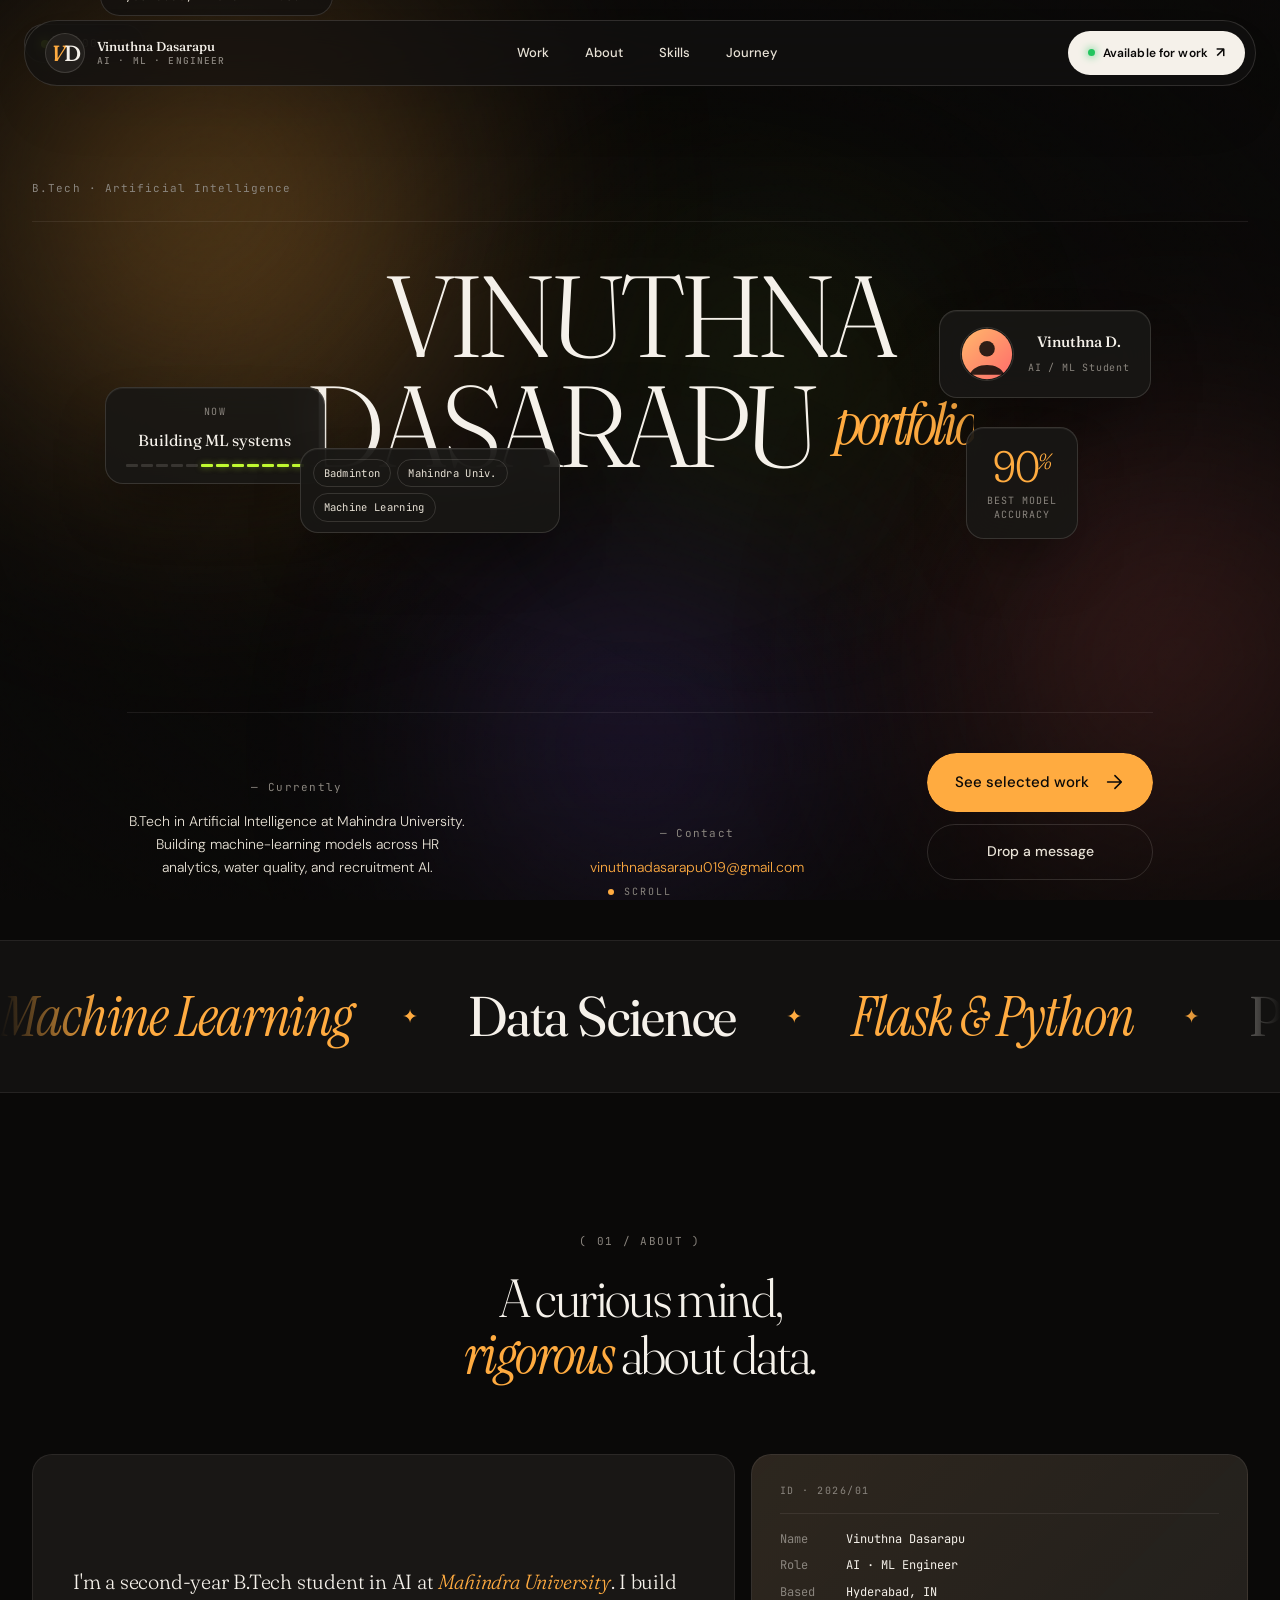
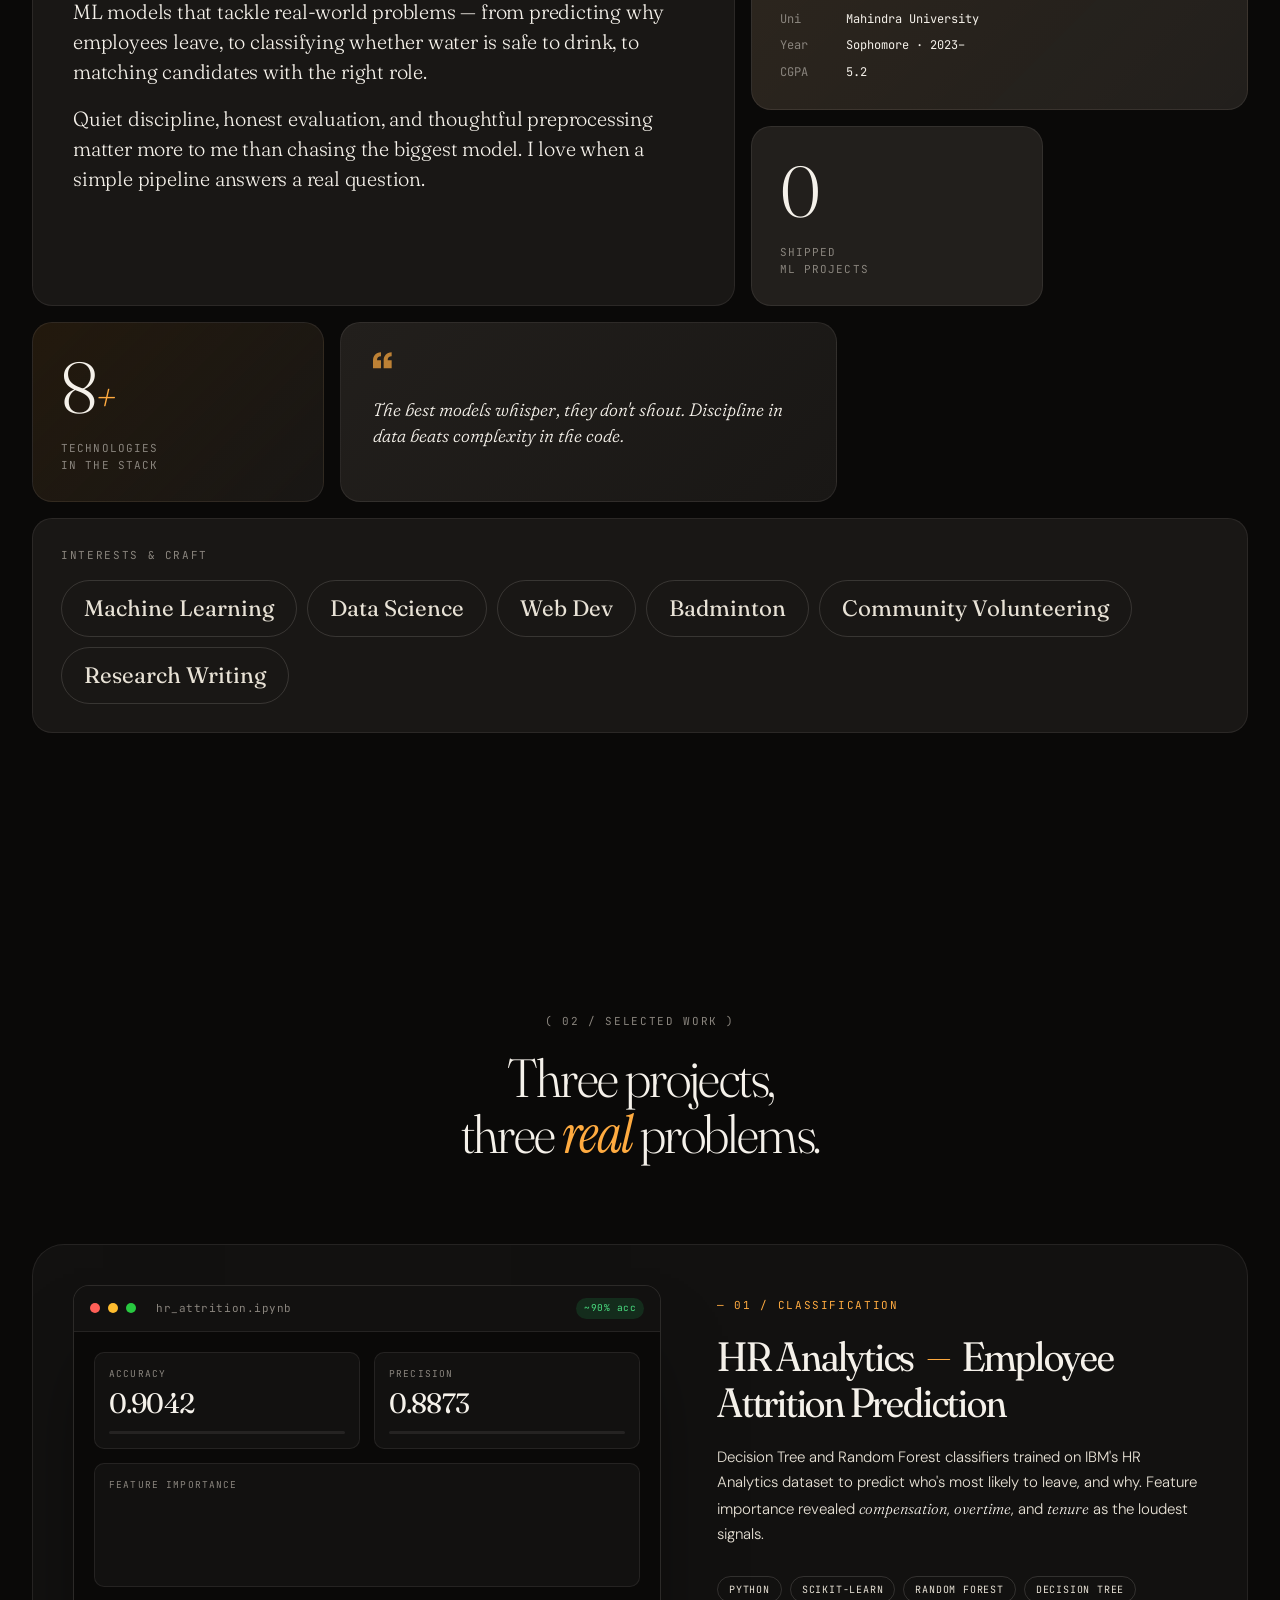
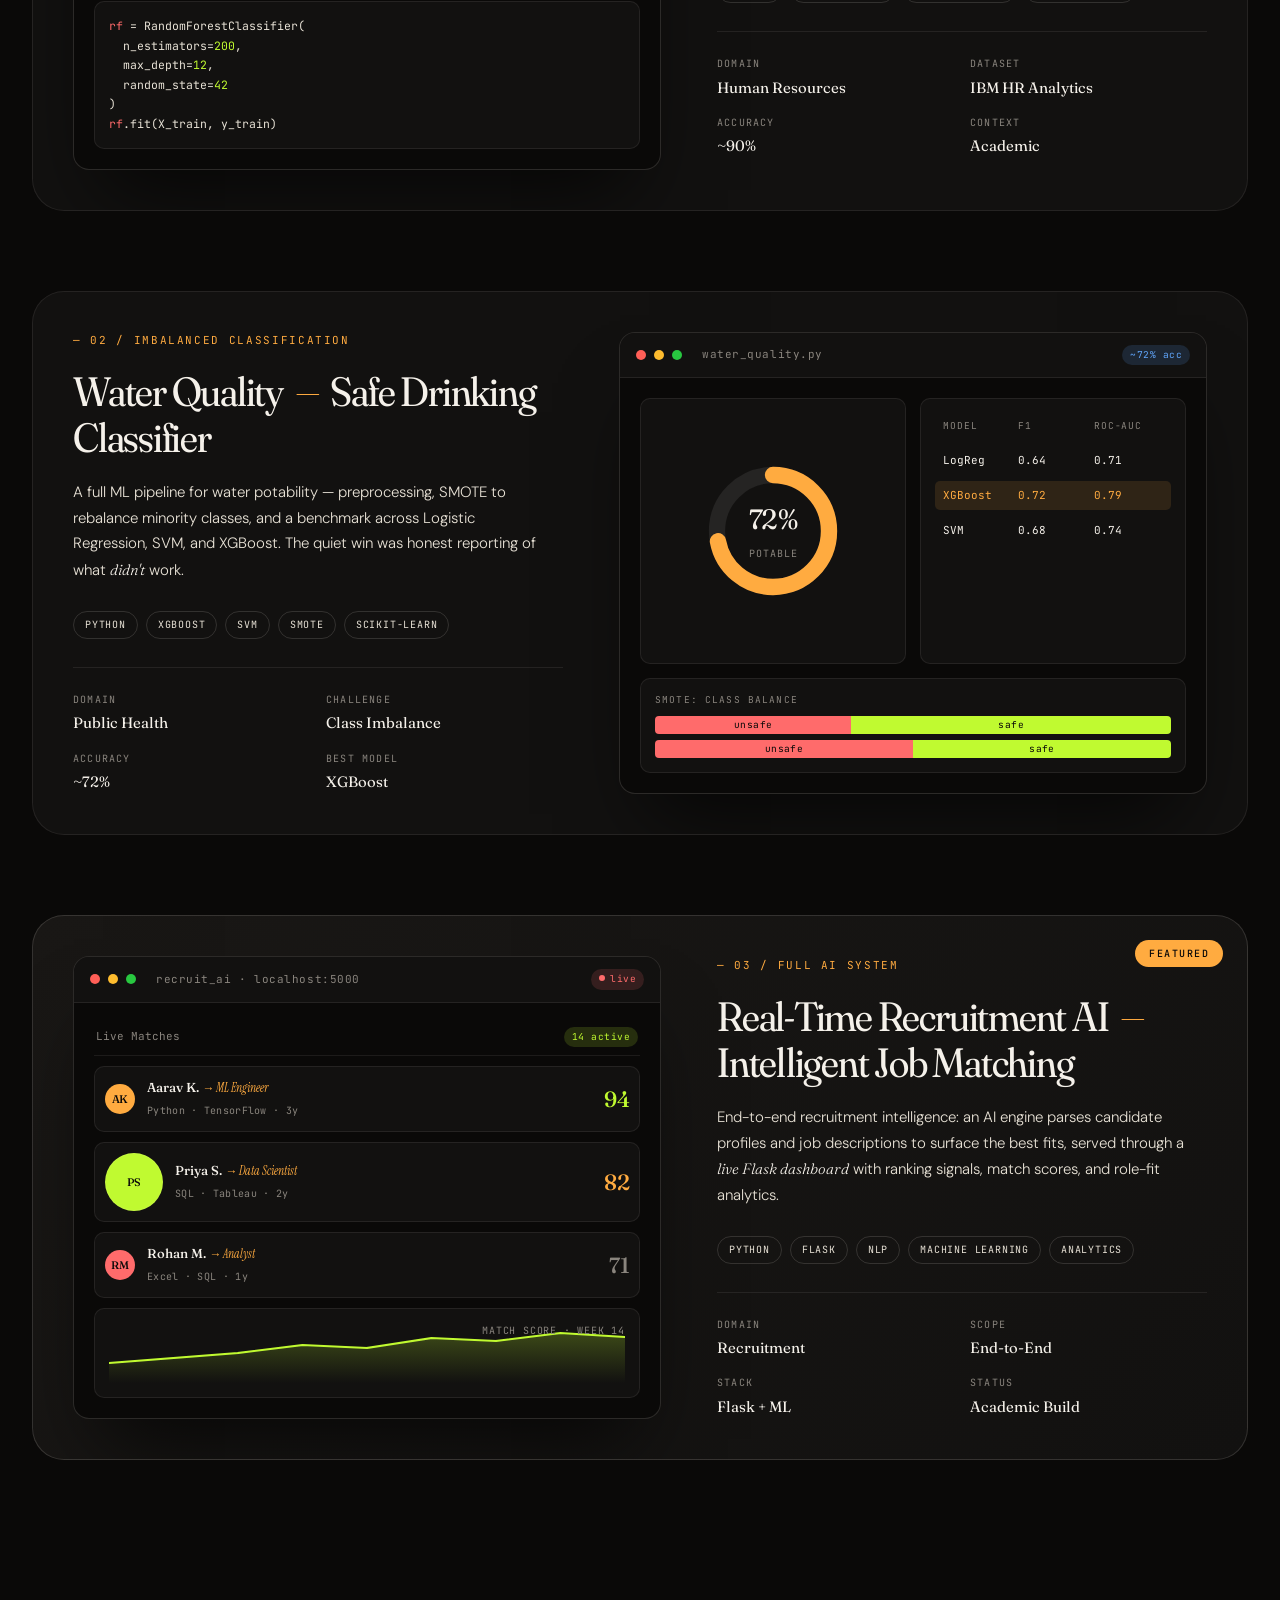
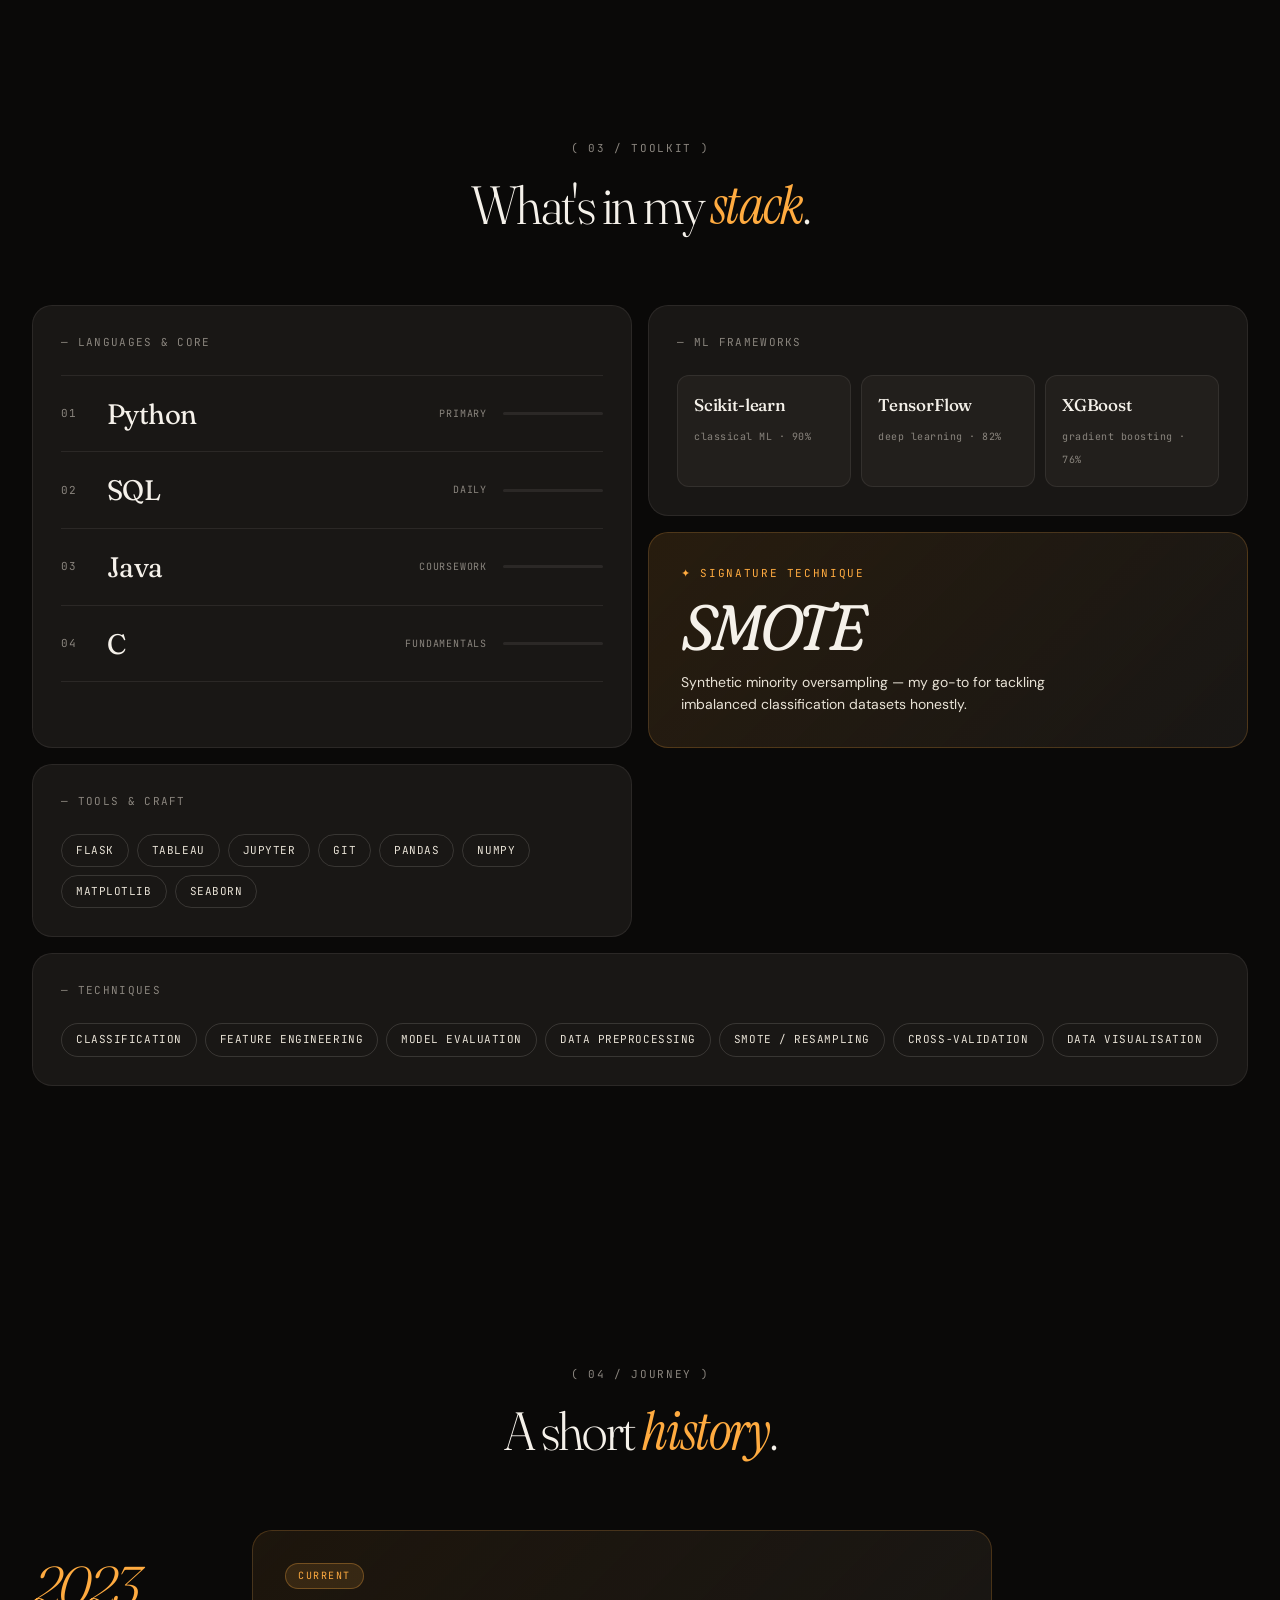
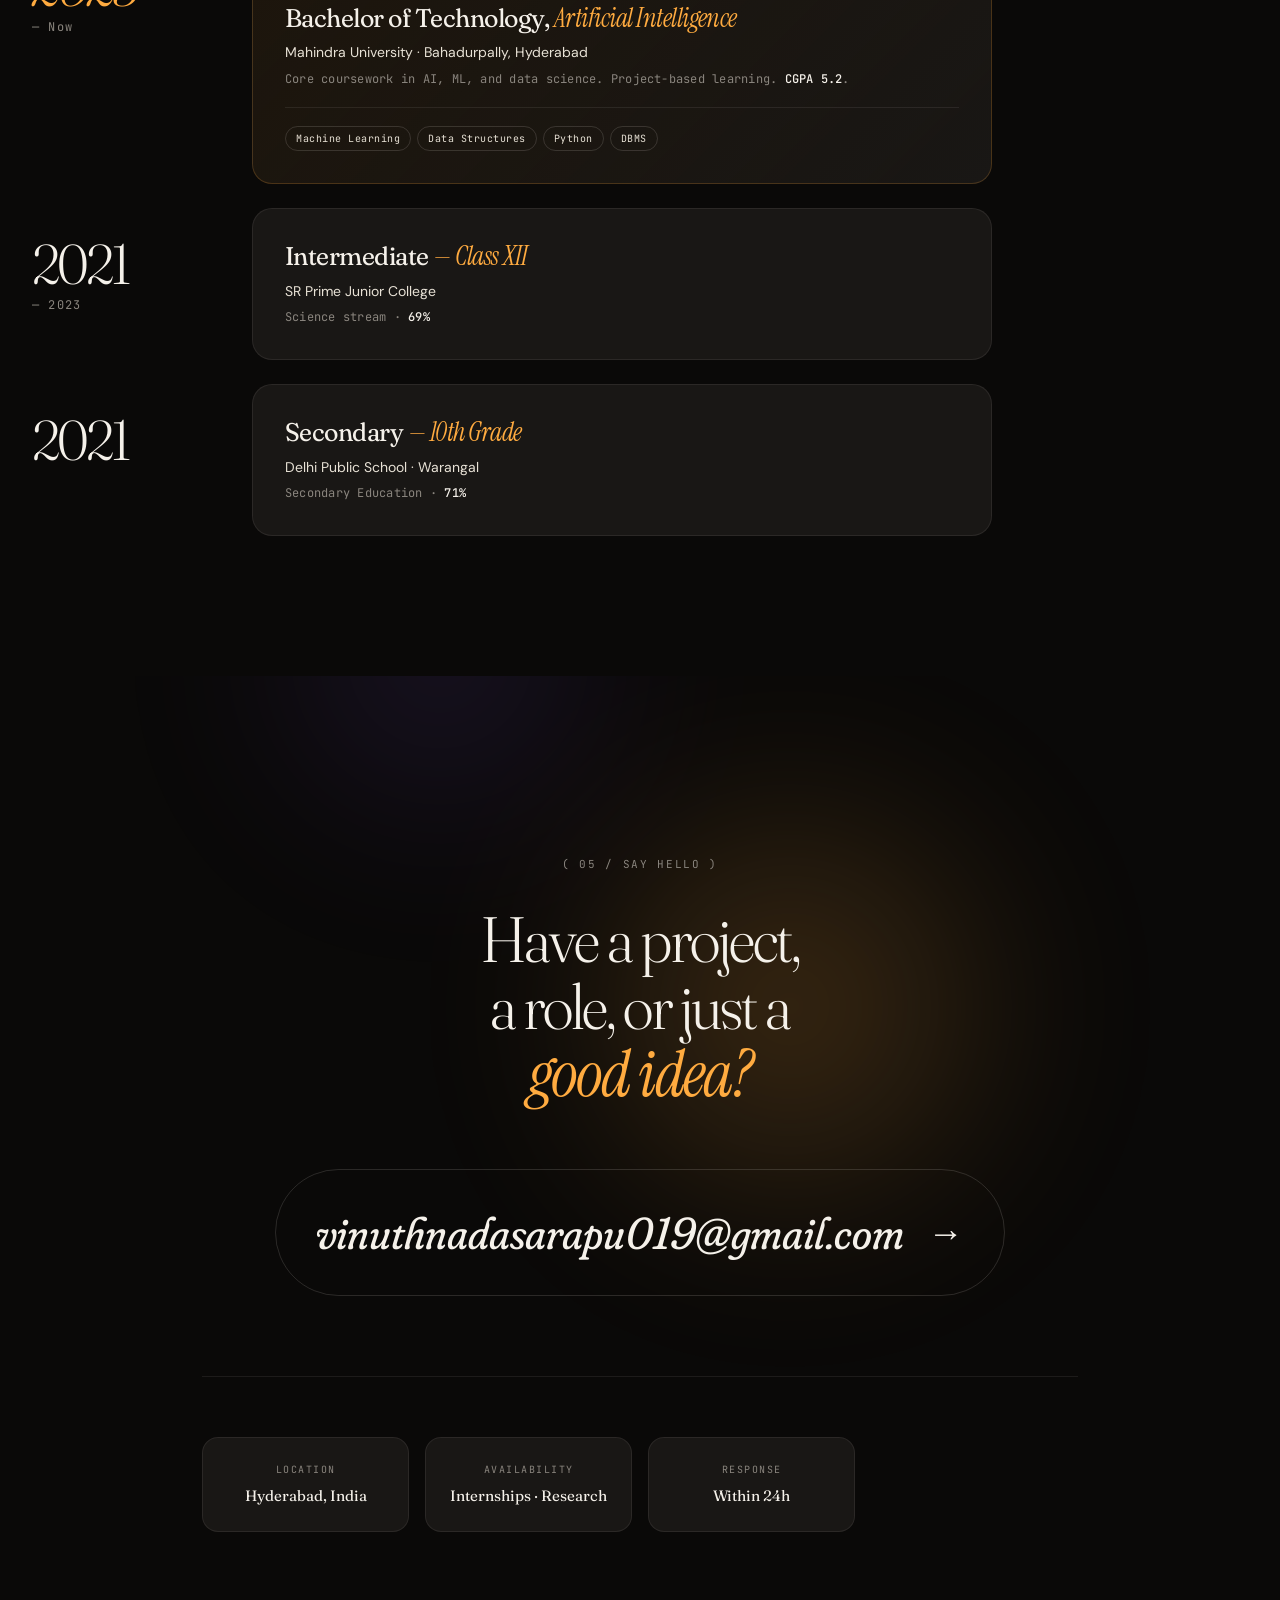
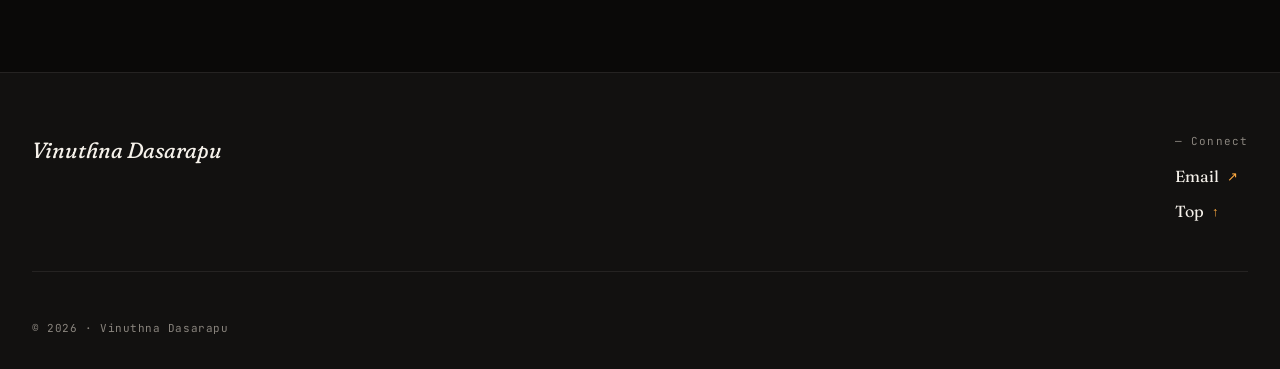
==== index.html @ a68353f3 "Initial commit: Dark Atelier portfolio with HTML, CSS, and JavaScript" ====
<!DOCTYPE html>
<html lang="en">
<head>
  <meta charset="UTF-8" />
  <meta name="viewport" content="width=device-width, initial-scale=1.0" />
  <title>Vinuthna Dasarapu — AI Engineer · Hyderabad</title>
  <link rel="preconnect" href="https://fonts.googleapis.com" />
  <link rel="preconnect" href="https://fonts.gstatic.com" crossorigin />
  <link href="https://fonts.googleapis.com/css2?family=Fraunces:ital,opsz,wght@0,9..144,300;0,9..144,400;0,9..144,500;0,9..144,600;0,9..144,700;0,9..144,900;1,9..144,300;1,9..144,400;1,9..144,500&family=Instrument+Serif:ital@0;1&family=DM+Sans:opsz,wght@9..40,300;9..40,400;9..40,500;9..40,600;9..40,700&family=JetBrains+Mono:wght@300;400;500&display=swap" rel="stylesheet" />
  <link rel="stylesheet" href="styles.css" />
</head>
<body>

  <!-- ═════════ LOADER ═════════ -->
  <div class="loader" id="loader">
    <div class="loader-grid"></div>
    <div class="loader-content">
      <span class="loader-name"><em>V</em>inuthna</span>
      <span class="loader-count"><span id="loadNum">0</span><small>%</small></span>
    </div>
  </div>

  <!-- ═════════ CURSOR ═════════ -->
  <div class="cursor" id="cursor">
    <span class="cur-inner"></span>
    <span class="cur-label" id="curLabel"></span>
  </div>

  <!-- ═════════ AURORA BG ═════════ -->
  <div class="aurora">
    <div class="orb orb-1"></div>
    <div class="orb orb-2"></div>
    <div class="orb orb-3"></div>
    <div class="orb orb-4"></div>
  </div>
  <div class="noise"></div>
  <div class="vignette"></div>

  <!-- ═════════ FLOATING CHIPS ═════════ -->
  <div class="float-chip chip-time" id="chipTime">
    <span class="cd"></span>
    <span id="liveTime">00:00</span>
    <em>IST</em>
  </div>
  <div class="float-chip chip-loc">Hyderabad, India · 17.38°N</div>

  <!-- ═════════ NAV ═════════ -->
  <header id="nav">
    <div class="nav-inner">
      <a href="#top" class="brand">
        <span class="brand-glyph"><em>V</em>D</span>
        <span class="brand-txt">Vinuthna Dasarapu<small>AI · ML · Engineer</small></span>
      </a>
      <nav class="nav-pills">
        <a href="#work"><span>Work</span></a>
        <a href="#about"><span>About</span></a>
        <a href="#skills"><span>Skills</span></a>
        <a href="#journey"><span>Journey</span></a>
      </nav>
      <a href="mailto:vinuthnadasarapu019@gmail.com" class="nav-cta">
        <span class="ncta-dot"></span>
        <span>Available for work</span>
        <span class="ncta-arrow">↗</span>
      </a>
    </div>
  </header>

  <!-- ═════════ HERO ═════════ -->
  <section id="top" class="hero">
    <div class="hero-top-line">
      <span>B.Tech · Artificial Intelligence</span>
    </div>

    <div class="hero-stage">
      <h1 class="hero-title">
        <span class="ht-line"><span class="ht-word" data-word="VINUTHNA">VINUTHNA</span></span>
        <span class="ht-line ht-line-2">
          <span class="ht-word" data-word="DASARAPU">DASARAPU</span>
          <em class="ht-italic">portfolio</em>
        </span>
      </h1>

      <!-- Floating cards over the title -->
      <div class="f-card fc-avatar">
        <div class="fc-avatar-art">
          <svg viewBox="0 0 120 120" aria-hidden="true">
            <defs>
              <linearGradient id="avGrad" x1="0" y1="0" x2="1" y2="1">
                <stop offset="0" stop-color="#ffb86b"/>
                <stop offset="1" stop-color="#ff6b6b"/>
              </linearGradient>
            </defs>
            <circle cx="60" cy="60" r="58" fill="url(#avGrad)"/>
            <circle cx="60" cy="48" r="18" fill="rgba(10,9,8,0.85)"/>
            <path d="M20 108 C 30 78, 90 78, 100 108 Z" fill="rgba(10,9,8,0.85)"/>
          </svg>
        </div>
        <div class="fc-avatar-meta">
          <strong>Vinuthna D.</strong>
          <span>AI / ML Student</span>
        </div>
      </div>

      <div class="f-card fc-status">
        <span class="fc-s-label">Now</span>
        <span class="fc-s-main">Building ML systems</span>
        <div class="fc-s-meter">
          <span></span><span></span><span></span><span></span><span></span>
          <span class="on"></span><span class="on"></span><span class="on"></span>
          <span class="on"></span><span class="on"></span>
          <span class="on"></span><span class="on"></span>
        </div>
      </div>

      <div class="f-card fc-metric">
        <span class="fc-m-big">90<em>%</em></span>
        <span class="fc-m-label">Best model<br/>accuracy</span>
      </div>

      <div class="f-card fc-tag">
        <span class="fc-t-tag">Badminton</span>
        <span class="fc-t-tag">Mahindra Univ.</span>
        <span class="fc-t-tag">Machine Learning</span>
      </div>
    </div>

    <div class="hero-foot">
      <div class="hf-col">
        <span class="hf-lbl">— Currently</span>
        <p>B.Tech in Artificial Intelligence at Mahindra University. Building machine-learning models across HR analytics, water quality, and recruitment AI.</p>
      </div>
      <div class="hf-col">
        <span class="hf-lbl">— Contact</span>
        <p>
          <a href="mailto:vinuthnadasarapu019@gmail.com">vinuthnadasarapu019@gmail.com</a>
        </p>
      </div>
      <div class="hf-col hf-cta">
        <a href="#work" class="big-btn">
          <span class="bb-bg"></span>
          <span class="bb-text">See selected work</span>
          <span class="bb-arrow">
            <svg viewBox="0 0 24 24" width="22" height="22"><path d="M5 12h14M13 5l7 7-7 7" stroke="currentColor" stroke-width="1.7" stroke-linecap="round" stroke-linejoin="round" fill="none"/></svg>
          </span>
        </a>
        <a href="#contact" class="ghost-btn">Drop a message</a>
      </div>
    </div>

    <div class="scroll-ind">
      <span class="si-dot"></span>
      <span>scroll</span>
    </div>
  </section>

  <!-- ═════════ MARQUEE ═════════ -->
  <div class="mar">
    <div class="mar-track">
      <span><em>Machine Learning</em></span><span class="mar-dot">✦</span>
      <span>Data Science</span><span class="mar-dot">✦</span>
      <span><em>Flask &amp; Python</em></span><span class="mar-dot">✦</span>
      <span>Predictive Models</span><span class="mar-dot">✦</span>
      <span><em>TensorFlow</em></span><span class="mar-dot">✦</span>
      <span>Scikit-learn</span><span class="mar-dot">✦</span>
      <span><em>XGBoost</em></span><span class="mar-dot">✦</span>
      <span>Tableau</span><span class="mar-dot">✦</span>
      <span><em>Machine Learning</em></span><span class="mar-dot">✦</span>
      <span>Data Science</span><span class="mar-dot">✦</span>
      <span><em>Flask &amp; Python</em></span><span class="mar-dot">✦</span>
      <span>Predictive Models</span><span class="mar-dot">✦</span>
      <span><em>TensorFlow</em></span><span class="mar-dot">✦</span>
      <span>Scikit-learn</span><span class="mar-dot">✦</span>
      <span><em>XGBoost</em></span><span class="mar-dot">✦</span>
      <span>Tableau</span><span class="mar-dot">✦</span>
    </div>
  </div>

  <!-- ═════════ ABOUT (BENTO) ═════════ -->
  <section id="about" class="about">
    <div class="sec-head">
      <span class="sec-num">( 01 / About )</span>
      <h2 class="sec-title">A curious mind,<br/><em>rigorous</em> about data.</h2>
    </div>

    <div class="bento">
      <div class="b b-lede">
        <p>I'm a second-year B.Tech student in AI at <em>Mahindra University</em>. I build ML models that tackle real-world problems — from predicting why employees leave, to classifying whether water is safe to drink, to matching candidates with the right role.</p>
        <p>Quiet discipline, honest evaluation, and thoughtful preprocessing matter more to me than chasing the biggest model. I love when a simple pipeline answers a real question.</p>
      </div>

      <div class="b b-id">
        <div class="b-id-head">ID · 2026/01</div>
        <div class="b-id-mono">
          <div><span>Name</span>Vinuthna Dasarapu</div>
          <div><span>Role</span>AI · ML Engineer</div>
          <div><span>Based</span>Hyderabad, IN</div>
          <div><span>Uni</span>Mahindra University</div>
          <div><span>Year</span>Sophomore · 2023–</div>
          <div><span>CGPA</span>5.2</div>
        </div>
      </div>

      <div class="b b-count">
        <span class="b-count-big" data-count="3">0</span>
        <span class="b-count-lbl">Shipped<br/>ML projects</span>
      </div>

      <div class="b b-count alt">
        <span class="b-count-big"><span data-count="8">0</span><em>+</em></span>
        <span class="b-count-lbl">Technologies<br/>in the stack</span>
      </div>

      <div class="b b-quote">
        <svg class="b-qmark" viewBox="0 0 24 24" width="32" height="32"><path d="M6 10c0-3 2-6 6-6v3c-2 0-3 1-3 3h3v6H6v-6zm8 0c0-3 2-6 6-6v3c-2 0-3 1-3 3h3v6h-6v-6z" fill="currentColor"/></svg>
        <p>The best models whisper, they don't shout. Discipline in data beats complexity in the code.</p>
      </div>

      <div class="b b-interests">
        <span class="b-i-lbl">Interests &amp; craft</span>
        <div class="b-i-list">
          <span>Machine Learning</span>
          <span>Data Science</span>
          <span>Web Dev</span>
          <span>Badminton</span>
          <span>Community Volunteering</span>
          <span>Research Writing</span>
        </div>
      </div>
    </div>
  </section>

  <!-- ═════════ WORK ═════════ -->
  <section id="work" class="work">
    <div class="sec-head">
      <span class="sec-num">( 02 / Selected Work )</span>
      <h2 class="sec-title">Three projects,<br/>three <em>real</em> problems.</h2>
    </div>

    <!-- PROJECT 01 -->
    <article class="proj" data-tilt>
      <div class="proj-layout">
        <div class="proj-visual">
          <div class="mock mock-hr">
            <div class="mock-bar">
              <span class="mb-dot r"></span><span class="mb-dot y"></span><span class="mb-dot g"></span>
              <span class="mb-title">hr_attrition.ipynb</span>
              <span class="mb-pill">~90% acc</span>
            </div>
            <div class="mock-body">
              <div class="mk-panel mk-stat">
                <span class="mk-lbl">accuracy</span>
                <span class="mk-val">0.9042</span>
                <div class="mk-progress"><div style="width:90%"></div></div>
              </div>
              <div class="mk-panel mk-stat">
                <span class="mk-lbl">precision</span>
                <span class="mk-val">0.8873</span>
                <div class="mk-progress"><div style="width:88%"></div></div>
              </div>
              <div class="mk-chart">
                <span class="mk-lbl">feature importance</span>
                <div class="mk-bars">
                  <div style="--h:.82"><em>MonthlyIncome</em></div>
                  <div style="--h:.68"><em>OverTime</em></div>
                  <div style="--h:.55"><em>Age</em></div>
                  <div style="--h:.44"><em>JobRole</em></div>
                  <div style="--h:.31"><em>YearsAtCo</em></div>
                  <div style="--h:.22"><em>Distance</em></div>
                </div>
              </div>
              <div class="mk-code">
                <em>rf</em> = RandomForestClassifier(<br/>
                &nbsp;&nbsp;n_estimators=<span>200</span>,<br/>
                &nbsp;&nbsp;max_depth=<span>12</span>,<br/>
                &nbsp;&nbsp;random_state=<span>42</span><br/>
                )<br/>
                <em>rf</em>.fit(X_train, y_train)
              </div>
            </div>
          </div>
        </div>
        <div class="proj-info">
          <span class="proj-num">— 01 / Classification</span>
          <h3 class="proj-title">HR Analytics <em>—</em> Employee Attrition Prediction</h3>
          <p class="proj-desc">Decision Tree and Random Forest classifiers trained on IBM's HR Analytics dataset to predict who's most likely to leave, and why. Feature importance revealed <em>compensation</em>, <em>overtime</em>, and <em>tenure</em> as the loudest signals.</p>
          <div class="proj-tags"><span>Python</span><span>Scikit-learn</span><span>Random Forest</span><span>Decision Tree</span></div>
          <div class="proj-meta">
            <div><span>Domain</span>Human Resources</div>
            <div><span>Dataset</span>IBM HR Analytics</div>
            <div><span>Accuracy</span>~90%</div>
            <div><span>Context</span>Academic</div>
          </div>
        </div>
      </div>
    </article>

    <!-- PROJECT 02 -->
    <article class="proj" data-tilt>
      <div class="proj-layout reverse">
        <div class="proj-visual">
          <div class="mock mock-water">
            <div class="mock-bar">
              <span class="mb-dot r"></span><span class="mb-dot y"></span><span class="mb-dot g"></span>
              <span class="mb-title">water_quality.py</span>
              <span class="mb-pill alt">~72% acc</span>
            </div>
            <div class="mock-body">
              <div class="wc-donut">
                <svg viewBox="0 0 120 120">
                  <circle cx="60" cy="60" r="48" fill="none" stroke="rgba(255,255,255,0.08)" stroke-width="14"/>
                  <circle cx="60" cy="60" r="48" fill="none" stroke="var(--accent)" stroke-width="14"
                          stroke-dasharray="217 301.6" stroke-linecap="round" transform="rotate(-90 60 60)"/>
                </svg>
                <div class="wc-center"><strong>72%</strong><span>potable</span></div>
              </div>
              <div class="mk-ds">
                <div class="mk-ds-row head"><span>Model</span><span>F1</span><span>Roc-AUC</span></div>
                <div class="mk-ds-row"><span>LogReg</span><span>0.64</span><span>0.71</span></div>
                <div class="mk-ds-row hl"><span>XGBoost</span><span>0.72</span><span>0.79</span></div>
                <div class="mk-ds-row"><span>SVM</span><span>0.68</span><span>0.74</span></div>
              </div>
              <div class="mk-smote">
                <span class="mk-lbl">SMOTE: class balance</span>
                <div class="mk-split">
                  <div class="s-a" style="width:38%">unsafe</div>
                  <div class="s-b" style="width:62%">safe</div>
                </div>
                <div class="mk-split after">
                  <div class="s-a" style="width:50%">unsafe</div>
                  <div class="s-b" style="width:50%">safe</div>
                </div>
              </div>
            </div>
          </div>
        </div>
        <div class="proj-info">
          <span class="proj-num">— 02 / Imbalanced Classification</span>
          <h3 class="proj-title">Water Quality <em>—</em> Safe Drinking Classifier</h3>
          <p class="proj-desc">A full ML pipeline for water potability — preprocessing, SMOTE to rebalance minority classes, and a benchmark across Logistic Regression, SVM, and XGBoost. The quiet win was honest reporting of what <em>didn't</em> work.</p>
          <div class="proj-tags"><span>Python</span><span>XGBoost</span><span>SVM</span><span>SMOTE</span><span>Scikit-learn</span></div>
          <div class="proj-meta">
            <div><span>Domain</span>Public Health</div>
            <div><span>Challenge</span>Class Imbalance</div>
            <div><span>Accuracy</span>~72%</div>
            <div><span>Best Model</span>XGBoost</div>
          </div>
        </div>
      </div>
    </article>

    <!-- PROJECT 03 -->
    <article class="proj proj-featured" data-tilt>
      <div class="featured-ribbon">Featured</div>
      <div class="proj-layout">
        <div class="proj-visual">
          <div class="mock mock-recruit">
            <div class="mock-bar">
              <span class="mb-dot r"></span><span class="mb-dot y"></span><span class="mb-dot g"></span>
              <span class="mb-title">recruit_ai · localhost:5000</span>
              <span class="mb-pill live">live</span>
            </div>
            <div class="mock-body rc-body">
              <div class="rc-head">
                <span>Live Matches</span>
                <span class="rc-badge">14 active</span>
              </div>
              <div class="rc-row">
                <span class="rc-avatar a">AK</span>
                <div class="rc-info">
                  <strong>Aarav K. <em>→ ML Engineer</em></strong>
                  <span>Python · TensorFlow · 3y</span>
                </div>
                <span class="rc-score hi">94</span>
              </div>
              <div class="rc-row">
                <span class="rc-avatar b">PS</span>
                <div class="rc-info">
                  <strong>Priya S. <em>→ Data Scientist</em></strong>
                  <span>SQL · Tableau · 2y</span>
                </div>
                <span class="rc-score md">82</span>
              </div>
              <div class="rc-row">
                <span class="rc-avatar c">RM</span>
                <div class="rc-info">
                  <strong>Rohan M. <em>→ Analyst</em></strong>
                  <span>Excel · SQL · 1y</span>
                </div>
                <span class="rc-score lo">71</span>
              </div>
              <div class="rc-graph">
                <svg viewBox="0 0 240 60" preserveAspectRatio="none">
                  <polyline points="0,40 30,35 60,30 90,22 120,25 150,15 180,18 210,10 240,14"
                            stroke="var(--accent-2)" stroke-width="2" fill="none" stroke-linecap="round"/>
                  <polyline points="0,40 30,35 60,30 90,22 120,25 150,15 180,18 210,10 240,14 240,60 0,60"
                            fill="url(#rcGrad)" opacity="0.4"/>
                  <defs>
                    <linearGradient id="rcGrad" x1="0" y1="0" x2="0" y2="1">
                      <stop offset="0" stop-color="var(--accent-2)" stop-opacity="0.6"/>
                      <stop offset="1" stop-color="var(--accent-2)" stop-opacity="0"/>
                    </linearGradient>
                  </defs>
                </svg>
                <span class="rc-g-lbl">match score · week 14</span>
              </div>
            </div>
          </div>
        </div>
        <div class="proj-info">
          <span class="proj-num">— 03 / Full AI System</span>
          <h3 class="proj-title">Real-Time Recruitment AI<em> — </em>Intelligent Job Matching</h3>
          <p class="proj-desc">End-to-end recruitment intelligence: an AI engine parses candidate profiles and job descriptions to surface the best fits, served through a <em>live Flask dashboard</em> with ranking signals, match scores, and role-fit analytics.</p>
          <div class="proj-tags"><span>Python</span><span>Flask</span><span>NLP</span><span>Machine Learning</span><span>Analytics</span></div>
          <div class="proj-meta">
            <div><span>Domain</span>Recruitment</div>
            <div><span>Scope</span>End-to-End</div>
            <div><span>Stack</span>Flask + ML</div>
            <div><span>Status</span>Academic Build</div>
          </div>
        </div>
      </div>
    </article>
  </section>

  <!-- ═════════ SKILLS BENTO ═════════ -->
  <section id="skills" class="skills">
    <div class="sec-head">
      <span class="sec-num">( 03 / Toolkit )</span>
      <h2 class="sec-title">What's in my <em>stack</em>.</h2>
    </div>

    <div class="sk-bento">
      <div class="sb sb-main">
        <span class="sb-head">— Languages &amp; Core</span>
        <ul class="sb-rank">
          <li><span class="sbr-rank">01</span><span class="sbr-name">Python</span><span class="sbr-exp">primary</span><span class="sbr-bar"><em style="--w:92%"></em></span></li>
          <li><span class="sbr-rank">02</span><span class="sbr-name">SQL</span><span class="sbr-exp">daily</span><span class="sbr-bar"><em style="--w:80%"></em></span></li>
          <li><span class="sbr-rank">03</span><span class="sbr-name">Java</span><span class="sbr-exp">coursework</span><span class="sbr-bar"><em style="--w:72%"></em></span></li>
          <li><span class="sbr-rank">04</span><span class="sbr-name">C</span><span class="sbr-exp">fundamentals</span><span class="sbr-bar"><em style="--w:65%"></em></span></li>
        </ul>
      </div>

      <div class="sb sb-ml">
        <span class="sb-head">— ML Frameworks</span>
        <div class="sb-ml-cards">
          <div class="sbmc"><strong>Scikit-learn</strong><span>classical ML · 90%</span></div>
          <div class="sbmc"><strong>TensorFlow</strong><span>deep learning · 82%</span></div>
          <div class="sbmc"><strong>XGBoost</strong><span>gradient boosting · 76%</span></div>
        </div>
      </div>

      <div class="sb sb-highlight">
        <span class="sb-h-lbl">✦ Signature technique</span>
        <strong class="sb-h-big">SMOTE</strong>
        <p>Synthetic minority oversampling — my go-to for tackling imbalanced classification datasets honestly.</p>
      </div>

      <div class="sb sb-tools">
        <span class="sb-head">— Tools &amp; craft</span>
        <div class="sb-pills">
          <span>Flask</span><span>Tableau</span><span>Jupyter</span><span>Git</span>
          <span>Pandas</span><span>NumPy</span><span>Matplotlib</span><span>Seaborn</span>
        </div>
      </div>

      <div class="sb sb-techniques">
        <span class="sb-head">— Techniques</span>
        <div class="sb-pills">
          <span>Classification</span><span>Feature Engineering</span><span>Model Evaluation</span>
          <span>Data Preprocessing</span><span>SMOTE / Resampling</span><span>Cross-Validation</span>
          <span>Data Visualisation</span>
        </div>
      </div>
    </div>
  </section>

  <!-- ═════════ JOURNEY / TIMELINE ═════════ -->
  <section id="journey" class="journey">
    <div class="sec-head">
      <span class="sec-num">( 04 / Journey )</span>
      <h2 class="sec-title">A short <em>history</em>.</h2>
    </div>

    <div class="jr-list">
      <div class="jr active">
        <div class="jr-year"><span class="jy-big">2023</span><span class="jy-sm">— Now</span></div>
        <div class="jr-card">
          <span class="jr-tag">current</span>
          <h3>Bachelor of Technology, <em>Artificial Intelligence</em></h3>
          <p class="jr-place">Mahindra University · Bahadurpally, Hyderabad</p>
          <p class="jr-detail">Core coursework in AI, ML, and data science. Project-based learning. <strong>CGPA 5.2</strong>.</p>
          <div class="jr-chips">
            <span>Machine Learning</span><span>Data Structures</span><span>Python</span><span>DBMS</span>
          </div>
        </div>
      </div>
      <div class="jr">
        <div class="jr-year"><span class="jy-big">2021</span><span class="jy-sm">— 2023</span></div>
        <div class="jr-card">
          <h3>Intermediate <em>— Class XII</em></h3>
          <p class="jr-place">SR Prime Junior College</p>
          <p class="jr-detail">Science stream · <strong>69%</strong></p>
        </div>
      </div>
      <div class="jr">
        <div class="jr-year"><span class="jy-big">2021</span></div>
        <div class="jr-card">
          <h3>Secondary <em>— 10th Grade</em></h3>
          <p class="jr-place">Delhi Public School · Warangal</p>
          <p class="jr-detail">Secondary Education · <strong>71%</strong></p>
        </div>
      </div>
    </div>
  </section>

  <!-- ═════════ CONTACT CTA ═════════ -->
  <section id="contact" class="contact">
    <div class="c-bg">
      <div class="c-orb c-orb-1"></div>
      <div class="c-orb c-orb-2"></div>
    </div>
    <span class="sec-num">( 05 / Say Hello )</span>
    <h2 class="c-big">
      <span>Have a project,</span><br/>
      <span>a role, or just a</span><br/>
      <span><em>good idea?</em></span>
    </h2>
    <a href="mailto:vinuthnadasarapu019@gmail.com" class="c-email">
      <span>vinuthnadasarapu019@gmail.com</span>
      <span class="c-arrow">→</span>
    </a>
    <div class="c-row">
      <div class="c-item">
        <span class="c-i-lbl">Location</span>
        <span class="c-i-val">Hyderabad, India</span>
      </div>
      <div class="c-item">
        <span class="c-i-lbl">Availability</span>
        <span class="c-i-val">Internships · Research</span>
      </div>
      <div class="c-item">
        <span class="c-i-lbl">Response</span>
        <span class="c-i-val">Within 24h</span>
      </div>
    </div>
  </section>

  <!-- ═════════ FOOTER ═════════ -->
  <footer>
    <div class="foot-top">
      <div class="foot-sig">
        <span class="fs-name">Vinuthna Dasarapu</span>
      </div>
      <div class="foot-links">
        <span class="fl-lbl">— Connect</span>
        <a href="mailto:vinuthnadasarapu019@gmail.com">Email <em>↗</em></a>
        <a href="#top">Top <em>↑</em></a>
      </div>
    </div>
    <div class="foot-bot">
      <span>© 2026 · Vinuthna Dasarapu</span>
    </div>
  </footer>

  <script src="script.js"></script>
</body>
</html>
---- styles.css ----
/* ═══════════════════════════════════════════════
   VINUTHNA DASARAPU — DARK ATELIER EDITION
   ═══════════════════════════════════════════════ */

:root {
  --bg-0:    #0a0908;
  --bg-1:    #121110;
  --bg-2:    #191715;
  --bg-3:    #221f1c;
  --cream:   #f5f1ea;
  --cream-2: #e8e2d6;
  --muted:   #8a857e;
  --dim:     #565049;
  --line:    rgba(245,241,234,0.08);
  --line-2:  rgba(245,241,234,0.14);
  --accent:    #ffab40;   /* warm amber */
  --accent-2:  #c0fa30;   /* electric lime */
  --accent-3:  #ff6b6b;   /* coral */
  --accent-4:  #8b5cf6;   /* violet */
  --font-d:  'Fraunces', ui-serif, Georgia, serif;
  --font-i:  'Instrument Serif', ui-serif, Georgia, serif;
  --font-b:  'DM Sans', ui-sans-serif, system-ui, sans-serif;
  --font-m:  'JetBrains Mono', ui-monospace, Menlo, monospace;
}

*, *::before, *::after { box-sizing: border-box; margin: 0; padding: 0; }
html { scroll-behavior: smooth; -webkit-text-size-adjust: 100%; }
body {
  font-family: var(--font-b);
  background: var(--bg-0);
  color: var(--cream);
  font-size: 15px;
  line-height: 1.55;
  font-weight: 400;
  overflow-x: hidden;
  min-height: 100vh;
  position: relative;
}
a { color: inherit; text-decoration: none; }
button { font: inherit; background: none; border: none; color: inherit; cursor: pointer; }
ul, ol { list-style: none; }
img, svg { display: block; max-width: 100%; }
em { font-style: italic; }
::selection { background: var(--accent); color: var(--bg-0); }
::-webkit-scrollbar { width: 6px; }
::-webkit-scrollbar-track { background: var(--bg-0); }
::-webkit-scrollbar-thumb { background: var(--accent); border-radius: 3px; }

/* ═════════ LOADER ═════════ */
.loader {
  position: fixed; inset: 0; z-index: 9999;
  background: var(--bg-0);
  display: flex; align-items: center; justify-content: center;
  transition: transform 1.4s cubic-bezier(0.76, 0, 0.24, 1);
  overflow: hidden;
}
.loader.done { transform: translateY(-101%); }
.loader-grid {
  position: absolute; inset: 0;
  background-image:
    linear-gradient(rgba(255,171,64,0.05) 1px, transparent 1px),
    linear-gradient(90deg, rgba(255,171,64,0.05) 1px, transparent 1px);
  background-size: 60px 60px;
  opacity: 0.5;
  mask-image: radial-gradient(ellipse at center, black 20%, transparent 70%);
}
.loader-content {
  position: relative; z-index: 2;
  display: flex; flex-direction: column; align-items: center; gap: 20px;
}
.loader-name {
  font-family: var(--font-d);
  font-size: clamp(3rem, 8vw, 6rem);
  font-weight: 300;
  letter-spacing: -0.04em;
  line-height: 1;
  font-variation-settings: "opsz" 144, "SOFT" 50;
}
.loader-name em {
  font-style: italic; color: var(--accent);
  font-variation-settings: "opsz" 144, "SOFT" 100;
}
.loader-count {
  font-family: var(--font-m);
  font-size: 16px;
  color: var(--muted);
  letter-spacing: 0.08em;
}
.loader-count small { opacity: 0.6; }

/* ═════════ CURSOR ═════════ */
@media (hover: hover) and (pointer: fine) {
  body { cursor: auto; }
  a, button { cursor: pointer; }
  .cursor {
    display: none;
  }
  .cur-inner {
    width: 8px; height: 8px;
    background: var(--cream);
    border-radius: 50%;
    transition: all 0.28s cubic-bezier(0.2, 0.8, 0.2, 1);
  }
  .cursor.link .cur-inner { width: 44px; height: 44px; opacity: 0.15; }
  .cur-label {
    position: absolute;
    font-family: var(--font-m);
    font-size: 10px;
    text-transform: uppercase;
    letter-spacing: 0.12em;
    color: var(--bg-0);
    background: var(--accent);
    padding: 10px 18px;
    border-radius: 100px;
    white-space: nowrap;
    mix-blend-mode: normal;
    opacity: 0;
    transform: scale(0.5);
    transition: opacity 0.25s, transform 0.3s cubic-bezier(0.2, 0.8, 0.2, 1);
  }
  .cursor.view .cur-inner { width: 0; height: 0; opacity: 0; }
  .cursor.view .cur-label { opacity: 1; transform: scale(1); }
}

/* ═════════ AURORA BG ═════════ */
.aurora {
  position: fixed; inset: 0;
  z-index: 0;
  pointer-events: none;
  overflow: hidden;
}
.orb {
  position: absolute;
  border-radius: 50%;
  filter: blur(120px);
  opacity: 0.55;
  will-change: transform;
}
.orb-1 {
  width: 700px; height: 700px;
  background: radial-gradient(circle, var(--accent), transparent 70%);
  top: -150px; left: -150px;
  animation: orb-float-1 18s ease-in-out infinite;
}
.orb-2 {
  width: 600px; height: 600px;
  background: radial-gradient(circle, var(--accent-3), transparent 70%);
  top: 40%; right: -200px;
  animation: orb-float-2 22s ease-in-out infinite;
  opacity: 0.35;
}
.orb-3 {
  width: 500px; height: 500px;
  background: radial-gradient(circle, var(--accent-4), transparent 70%);
  bottom: -100px; left: 30%;
  animation: orb-float-3 25s ease-in-out infinite;
  opacity: 0.3;
}
.orb-4 {
  width: 400px; height: 400px;
  background: radial-gradient(circle, var(--accent-2), transparent 70%);
  top: 20%; left: 45%;
  animation: orb-float-4 20s ease-in-out infinite;
  opacity: 0.15;
}
@keyframes orb-float-1 {
  0%,100% { transform: translate(0,0) scale(1); }
  33% { transform: translate(100px, 60px) scale(1.15); }
  66% { transform: translate(-40px, 120px) scale(0.9); }
}
@keyframes orb-float-2 {
  0%,100% { transform: translate(0,0) scale(1); }
  50% { transform: translate(-150px, -80px) scale(1.2); }
}
@keyframes orb-float-3 {
  0%,100% { transform: translate(0,0) scale(1); }
  40% { transform: translate(80px, -100px) scale(1.1); }
  80% { transform: translate(-80px, 40px) scale(0.95); }
}
@keyframes orb-float-4 {
  0%,100% { transform: translate(0,0); }
  50% { transform: translate(-60px, 80px); }
}

.noise {
  position: fixed; inset: 0; z-index: 1;
  pointer-events: none;
  opacity: 0.04;
  background-image: url("data:image/svg+xml,%3Csvg viewBox='0 0 200 200' xmlns='http://www.w3.org/2000/svg'%3E%3Cfilter id='n'%3E%3CfeTurbulence type='fractalNoise' baseFrequency='0.9' numOctaves='3'/%3E%3C/filter%3E%3Crect width='100%25' height='100%25' filter='url(%23n)'/%3E%3C/svg%3E");
  mix-blend-mode: overlay;
}
.vignette {
  position: fixed; inset: 0; z-index: 1;
  pointer-events: none;
  background: radial-gradient(ellipse at center, transparent 30%, rgba(10,9,8,0.55) 100%);
}

/* Content sits above bg */
body > *:not(.aurora):not(.noise):not(.vignette):not(.loader) {
  position: relative; z-index: 2;
}

/* ═════════ FLOATING CHIPS ═════════ */
.float-chip {
  position: fixed; z-index: 150;
  display: inline-flex; align-items: center; gap: 10px;
  padding: 10px 16px;
  background: rgba(18,17,16,0.7);
  border: 1px solid var(--line-2);
  border-radius: 100px;
  font-family: var(--font-m);
  font-size: 11px;
  letter-spacing: 0.06em;
  color: var(--cream-2);
  backdrop-filter: blur(14px);
}
.float-chip em { font-style: normal; color: var(--accent); font-size: 10px; }
.chip-time { top: 24px; left: 24px; }
.chip-time .cd {
  width: 8px; height: 8px; border-radius: 50%;
  background: var(--accent-2);
  box-shadow: 0 0 10px var(--accent-2);
  animation: pulse 2s ease-in-out infinite;
}
.chip-loc { bottom: 24px; right: 24px; }
@keyframes pulse {
  0%,100% { opacity: 1; transform: scale(1); }
  50% { opacity: 0.4; transform: scale(0.7); }
}

/* ═════════ NAV ═════════ */
#nav {
  position: fixed; top: 20px; left: 50%;
  transform: translateX(-50%);
  z-index: 300;
  width: calc(100% - 48px); max-width: 1320px;
  transition: top 0.4s;
}
#nav.scrolled { top: 16px; }
.nav-inner {
  display: grid;
  grid-template-columns: auto 1fr auto;
  align-items: center;
  gap: 24px;
  padding: 10px 10px 10px 20px;
  background: rgba(18,17,16,0.75);
  border: 1px solid var(--line-2);
  border-radius: 100px;
  backdrop-filter: blur(20px) saturate(1.4);
  box-shadow: 0 30px 60px -30px rgba(0,0,0,0.6);
}
.brand {
  display: flex; align-items: center; gap: 12px;
  font-family: var(--font-d); font-size: 13px;
}
.brand-glyph {
  font-family: var(--font-d);
  font-size: 22px;
  font-weight: 500;
  letter-spacing: -0.05em;
  line-height: 1;
  color: var(--cream);
  background: var(--bg-3);
  width: 40px; height: 40px;
  display: flex; align-items: center; justify-content: center;
  border-radius: 50%;
  border: 1px solid var(--line-2);
  font-variation-settings: "opsz" 48, "SOFT" 50;
}
.brand-glyph em { color: var(--accent); font-style: italic; }
.brand-txt {
  display: flex; flex-direction: column; line-height: 1.15;
  font-size: 13px; font-weight: 500;
}
.brand-txt small {
  font-family: var(--font-m);
  font-size: 9.5px;
  color: var(--muted);
  letter-spacing: 0.12em;
  text-transform: uppercase;
  margin-top: 2px;
}
.nav-pills {
  display: flex; justify-content: center; gap: 4px;
}
.nav-pills a {
  position: relative;
  padding: 8px 16px;
  font-size: 13px; font-weight: 500;
  color: var(--cream-2);
  border-radius: 100px;
  transition: color 0.25s, background 0.25s;
}
.nav-pills a::before {
  content: '';
  position: absolute; inset: 0;
  background: var(--bg-3);
  border-radius: 100px;
  transform: scale(0.8);
  opacity: 0;
  transition: opacity 0.25s, transform 0.25s cubic-bezier(0.2, 0.8, 0.2, 1);
  z-index: -1;
}
.nav-pills a:hover::before { opacity: 1; transform: scale(1); }
.nav-pills a:hover { color: var(--accent); }
.nav-pills a span { position: relative; z-index: 1; }

.nav-cta {
  display: inline-flex; align-items: center; gap: 8px;
  padding: 11px 20px;
  background: var(--cream);
  color: var(--bg-0);
  border-radius: 100px;
  font-size: 12px; font-weight: 600;
  letter-spacing: 0.01em;
  transition: background 0.25s, color 0.25s;
}
.nav-cta:hover { background: var(--accent); }
.ncta-dot {
  width: 7px; height: 7px; border-radius: 50%;
  background: #22c55e; box-shadow: 0 0 8px #22c55e;
  animation: pulse 2s ease-in-out infinite;
}
.ncta-arrow { font-size: 14px; transition: transform 0.25s; }
.nav-cta:hover .ncta-arrow { transform: translate(2px,-2px); }

/* ═════════ SECTION HEADERS ═════════ */
.sec-head {
  display: flex; flex-direction: column; gap: 20px;
  align-items: center;
  text-align: center;
  margin-bottom: 70px;
}
.sec-num {
  font-family: var(--font-m);
  font-size: 11px;
  color: var(--muted);
  letter-spacing: 0.15em;
  text-transform: uppercase;
}
.sec-title {
  font-family: var(--font-d);
  font-size: clamp(2rem, 4.2vw, 3.6rem);
  font-weight: 300;
  letter-spacing: -0.03em;
  line-height: 1.05;
  font-variation-settings: "opsz" 144, "SOFT" 30;
  color: var(--cream);
  text-align: center;
}
.sec-title em {
  font-family: var(--font-i);
  font-style: italic;
  font-weight: 400;
  color: var(--accent);
}

/* ═════════ HERO ═════════ */
.hero {
  padding: 140px 32px 60px;
  max-width: 1320px;
  margin: 0 auto;
  min-height: 100vh;
  display: flex; flex-direction: column;
  align-items: center;
  text-align: center;
  position: relative;
}
.hero-top-line {
  display: flex; justify-content: space-between;
  width: 100%;
  font-family: var(--font-m);
  font-size: 11px; color: var(--muted);
  letter-spacing: 0.1em;
  padding-bottom: 24px;
  margin-bottom: 40px;
  border-bottom: 1px solid var(--line);
}
.hero-top-line em { color: var(--accent); font-style: normal; margin-right: 4px; }

.hero-stage {
  position: relative;
  margin-bottom: auto;
  padding-bottom: 80px;
  width: 100%;
  display: flex;
  flex-direction: column;
  align-items: center;
}
.hero-title {
  font-family: var(--font-d);
  font-size: clamp(3rem, 9vw, 8.5rem);
  font-weight: 300;
  line-height: 0.92;
  letter-spacing: -0.04em;
  font-variation-settings: "opsz" 144, "SOFT" 30;
  position: relative;
  z-index: 2;
  text-align: center;
}
.ht-line { display: block; overflow: hidden; padding-bottom: 0.04em; }
.ht-word {
  display: inline-block;
  transform: translateY(105%);
  opacity: 0;
  animation: word-rise 1.1s cubic-bezier(0.2, 0.8, 0.2, 1) forwards;
}
.ht-line:nth-child(1) .ht-word { animation-delay: 1.6s; }
.ht-line:nth-child(2) .ht-word { animation-delay: 1.8s; }
.ht-italic {
  font-family: var(--font-i);
  font-style: italic;
  color: var(--accent);
  font-size: 0.5em;
  vertical-align: 0.4em;
  margin-left: 0.1em;
  display: inline-block;
  opacity: 0;
  animation: word-rise 1s cubic-bezier(0.2, 0.8, 0.2, 1) 2.0s forwards;
  transform: translateY(40px);
}
@keyframes word-rise {
  to { transform: translateY(0); opacity: 1; }
}

/* Floating cards over title */
.f-card {
  position: absolute;
  background: rgba(25,23,21,0.88);
  border: 1px solid var(--line-2);
  border-radius: 18px;
  padding: 16px 20px;
  backdrop-filter: blur(18px);
  box-shadow:
    0 30px 60px -20px rgba(0,0,0,0.5),
    inset 0 1px 0 rgba(255,255,255,0.05);
  z-index: 3;
  opacity: 0;
  animation: card-pop 0.8s cubic-bezier(0.2, 0.8, 0.2, 1) forwards;
  transition: transform 0.5s cubic-bezier(0.2, 0.8, 0.2, 1);
}
@keyframes card-pop {
  from { opacity: 0; transform: translateY(20px) scale(0.9); }
  to { opacity: 1; transform: translateY(0) scale(1); }
}
.fc-avatar {
  top: 16%; right: 8%;
  animation-delay: 2.2s;
  display: flex; align-items: center; gap: 14px;
  animation-name: card-pop, float-a;
  animation-duration: 0.8s, 6s;
  animation-timing-function: cubic-bezier(0.2, 0.8, 0.2, 1), ease-in-out;
  animation-delay: 2.2s, 3.2s;
  animation-iteration-count: 1, infinite;
  animation-fill-mode: forwards, none;
}
.fc-avatar-art {
  width: 54px; height: 54px;
  border-radius: 50%;
  overflow: hidden;
  border: 1px solid var(--line-2);
}
.fc-avatar-meta strong {
  display: block;
  font-family: var(--font-d);
  font-size: 15px;
  font-weight: 500;
  margin-bottom: 2px;
}
.fc-avatar-meta span {
  font-family: var(--font-m);
  font-size: 10px;
  color: var(--muted);
  letter-spacing: 0.08em;
}

.fc-status {
  bottom: 26%; left: 6%;
  animation-delay: 2.4s;
  width: 220px;
  animation-name: card-pop, float-b;
  animation-duration: 0.8s, 7s;
  animation-timing-function: cubic-bezier(0.2, 0.8, 0.2, 1), ease-in-out;
  animation-delay: 2.4s, 3.4s;
  animation-iteration-count: 1, infinite;
  animation-fill-mode: forwards, none;
}
.fc-s-label {
  font-family: var(--font-m);
  font-size: 10px;
  color: var(--muted);
  letter-spacing: 0.15em; text-transform: uppercase;
  display: block; margin-bottom: 8px;
}
.fc-s-main {
  display: block;
  font-family: var(--font-d);
  font-size: 16px;
  margin-bottom: 12px;
  font-variation-settings: "opsz" 36;
}
.fc-s-meter {
  display: flex; gap: 3px;
}
.fc-s-meter span {
  flex: 1; height: 3px;
  background: var(--line-2);
  border-radius: 1px;
}
.fc-s-meter span.on { background: var(--accent-2); box-shadow: 0 0 6px rgba(192,250,48,0.5); }

.fc-metric {
  top: 55%; right: 14%;
  animation-delay: 2.6s;
  text-align: center; min-width: 110px;
  animation-name: card-pop, float-c;
  animation-duration: 0.8s, 8s;
  animation-timing-function: cubic-bezier(0.2, 0.8, 0.2, 1), ease-in-out;
  animation-delay: 2.6s, 3.6s;
  animation-iteration-count: 1, infinite;
  animation-fill-mode: forwards, none;
}
.fc-m-big {
  display: block;
  font-family: var(--font-d);
  font-size: 44px;
  font-weight: 300;
  line-height: 1;
  color: var(--accent);
  letter-spacing: -0.04em;
  font-variation-settings: "opsz" 96, "SOFT" 100;
}
.fc-m-big em { font-style: italic; font-size: 0.5em; vertical-align: 0.6em; }
.fc-m-label {
  display: block;
  font-family: var(--font-m);
  font-size: 10px;
  color: var(--muted);
  letter-spacing: 0.1em; text-transform: uppercase;
  margin-top: 6px;
  line-height: 1.4;
}

.fc-tag {
  bottom: 10%; left: 22%;
  animation-delay: 2.8s;
  display: flex; gap: 6px; flex-wrap: wrap; max-width: 260px;
  padding: 10px 12px;
  animation-name: card-pop, float-a;
  animation-duration: 0.8s, 6.5s;
  animation-timing-function: cubic-bezier(0.2, 0.8, 0.2, 1), ease-in-out;
  animation-delay: 2.8s, 3.8s;
  animation-iteration-count: 1, infinite;
  animation-fill-mode: forwards, none;
}
.fc-t-tag {
  font-family: var(--font-m);
  font-size: 10.5px;
  padding: 5px 10px;
  border: 1px solid var(--line-2);
  border-radius: 100px;
  color: var(--cream-2);
  letter-spacing: 0.03em;
}

@keyframes float-a {
  0%,100% { transform: translateY(0) rotate(-1.5deg); }
  50% { transform: translateY(-8px) rotate(-0.5deg); }
}
@keyframes float-b {
  0%,100% { transform: translateY(0) rotate(1deg); }
  50% { transform: translateY(-10px) rotate(2deg); }
}
@keyframes float-c {
  0%,100% { transform: translateY(0) rotate(-2deg); }
  50% { transform: translateY(-6px) rotate(-3deg); }
}

/* Hero foot */
.hero-foot {
  display: grid;
  grid-template-columns: 1fr 1fr auto;
  gap: 60px;
  padding-top: 40px;
  border-top: 1px solid var(--line);
  align-items: end;
}
.hf-lbl {
  font-family: var(--font-m);
  font-size: 11px; color: var(--muted);
  letter-spacing: 0.12em;
  display: block; margin-bottom: 14px;
}
.hf-col { max-width: 340px; }
.hf-col p {
  font-size: 14px;
  line-height: 1.65;
  color: var(--cream-2);
  font-weight: 300;
}
.hf-col p a { color: var(--accent); transition: opacity 0.2s; }
.hf-col p a:hover { opacity: 0.7; }
.hf-cta {
  display: flex; flex-direction: column; gap: 12px;
}

.big-btn {
  position: relative;
  display: inline-flex; align-items: center; gap: 14px;
  padding: 18px 28px;
  background: transparent;
  border-radius: 100px;
  font-size: 15px;
  font-weight: 500;
  color: var(--bg-0);
  overflow: hidden;
  z-index: 1;
}
.bb-bg {
  position: absolute; inset: 0;
  background: var(--accent);
  border-radius: 100px;
  z-index: -1;
  transition: transform 0.4s cubic-bezier(0.6, 0, 0.2, 1);
}
.big-btn:hover .bb-bg { transform: scale(1.05); background: var(--accent-2); }
.bb-arrow svg { transition: transform 0.3s; }
.big-btn:hover .bb-arrow svg { transform: translateX(4px); }

.ghost-btn {
  display: inline-flex; align-items: center; justify-content: center;
  padding: 16px 28px;
  border: 1px solid var(--line-2);
  border-radius: 100px;
  font-size: 14px; font-weight: 500;
  color: var(--cream-2);
  transition: border-color 0.3s, color 0.3s;
}
.ghost-btn:hover { border-color: var(--accent); color: var(--accent); }

.scroll-ind {
  position: absolute;
  bottom: 40px;
  left: 50%; transform: translateX(-50%);
  display: flex; align-items: center; gap: 10px;
  font-family: var(--font-m);
  font-size: 10px;
  color: var(--muted);
  letter-spacing: 0.2em;
  text-transform: uppercase;
  opacity: 0;
  animation: fade-in 1s 3s forwards;
}
.si-dot {
  width: 6px; height: 6px;
  background: var(--accent);
  border-radius: 50%;
  animation: pulse 2s ease-in-out infinite;
}
@keyframes fade-in { to { opacity: 1; } }

/* ═════════ MARQUEE ═════════ */
.mar {
  background: var(--bg-1);
  border-top: 1px solid var(--line);
  border-bottom: 1px solid var(--line);
  padding: 32px 0;
  overflow: hidden;
  position: relative;
}
.mar::before, .mar::after {
  content: '';
  position: absolute;
  top: 0; bottom: 0; width: 100px;
  z-index: 2;
  pointer-events: none;
}
.mar::before { left: 0; background: linear-gradient(to right, var(--bg-1), transparent); }
.mar::after  { right: 0; background: linear-gradient(to left, var(--bg-1), transparent); }
.mar-track {
  display: flex; align-items: center; gap: 50px;
  white-space: nowrap;
  animation: mar-scroll 50s linear infinite;
}
.mar-track > span {
  font-family: var(--font-d);
  font-size: clamp(2rem, 4.5vw, 3.5rem);
  font-weight: 400;
  color: var(--cream);
  letter-spacing: -0.02em;
  font-variation-settings: "opsz" 96, "SOFT" 30;
}
.mar-track > span em {
  font-family: var(--font-i);
  color: var(--accent);
  font-style: italic;
}
.mar-dot {
  color: var(--accent) !important;
  font-family: var(--font-b) !important;
  font-size: 1.2rem !important;
}
@keyframes mar-scroll {
  from { transform: translateX(0); }
  to   { transform: translateX(-50%); }
}

/* ═════════ ABOUT BENTO ═════════ */
.about {
  max-width: 1320px;
  margin: 0 auto;
  padding: 140px 32px;
}
.bento {
  display: grid;
  grid-template-columns: repeat(12, 1fr);
  grid-auto-rows: minmax(140px, auto);
  gap: 16px;
}
.b {
  background: var(--bg-2);
  border: 1px solid var(--line);
  border-radius: 20px;
  padding: 28px;
  position: relative;
  overflow: hidden;
  transition: border-color 0.3s, transform 0.5s cubic-bezier(0.2, 0.8, 0.2, 1);
}
.b:hover { border-color: var(--line-2); transform: translateY(-3px); }
.b::before {
  content: '';
  position: absolute;
  top: 0; left: 0; width: 100%; height: 100%;
  background: radial-gradient(
    circle at var(--mx, 50%) var(--my, 50%),
    rgba(255,171,64,0.06),
    transparent 60%
  );
  opacity: 0; transition: opacity 0.3s;
  pointer-events: none;
}
.b:hover::before { opacity: 1; }

.b-lede { grid-column: span 7; grid-row: span 2; padding: 40px; display: flex; flex-direction: column; justify-content: center; gap: 18px; }
.b-lede p {
  font-family: var(--font-d);
  font-size: clamp(1.1rem, 1.6vw, 1.4rem);
  font-weight: 300;
  line-height: 1.45;
  color: var(--cream);
  letter-spacing: -0.01em;
  font-variation-settings: "opsz" 48, "SOFT" 50;
}
.b-lede p em { font-style: italic; color: var(--accent); }

.b-id {
  grid-column: span 5;
  background: var(--bg-3);
  background-image: linear-gradient(135deg, rgba(255,171,64,0.05), transparent);
}
.b-id-head {
  font-family: var(--font-m);
  font-size: 10px;
  letter-spacing: 0.15em;
  color: var(--muted);
  text-transform: uppercase;
  padding-bottom: 14px;
  border-bottom: 1px solid var(--line);
  margin-bottom: 16px;
}
.b-id-mono {
  display: grid; gap: 8px;
  font-family: var(--font-m);
  font-size: 12px;
}
.b-id-mono div { display: flex; gap: 16px; align-items: baseline; }
.b-id-mono span { color: var(--muted); width: 50px; flex-shrink: 0; }

.b-count {
  grid-column: span 3;
  background: var(--bg-3);
  display: flex; flex-direction: column; justify-content: space-between;
  min-height: 180px;
}
.b-count.alt { background: linear-gradient(135deg, rgba(255,171,64,0.1), var(--bg-2)); }
.b-count-big {
  font-family: var(--font-d);
  font-size: 72px;
  font-weight: 300;
  line-height: 1;
  color: var(--cream);
  letter-spacing: -0.05em;
  font-variation-settings: "opsz" 144, "SOFT" 30;
  display: flex; align-items: baseline; gap: 2px;
}
.b-count-big em {
  font-size: 40px;
  color: var(--accent);
  font-style: italic;
  font-family: var(--font-i);
}
.b-count-lbl {
  font-family: var(--font-m);
  font-size: 11px;
  color: var(--muted);
  letter-spacing: 0.1em;
  text-transform: uppercase;
  line-height: 1.5;
}

.b-quote {
  grid-column: span 5;
  background: linear-gradient(135deg, var(--bg-3), var(--bg-2));
  position: relative;
  padding-left: 32px;
}
.b-qmark {
  position: absolute;
  top: 24px; left: 24px;
  color: var(--accent);
  opacity: 0.7;
}
.b-quote p {
  font-family: var(--font-d);
  font-style: italic;
  font-size: 18px;
  font-weight: 300;
  line-height: 1.45;
  color: var(--cream);
  padding-top: 46px;
  font-variation-settings: "opsz" 48, "SOFT" 100;
}

.b-interests { grid-column: span 12; }
.b-i-lbl {
  font-family: var(--font-m);
  font-size: 11px;
  color: var(--muted);
  letter-spacing: 0.15em;
  text-transform: uppercase;
  display: block;
  margin-bottom: 16px;
}
.b-i-list {
  display: flex; flex-wrap: wrap; gap: 10px;
}
.b-i-list span {
  font-family: var(--font-d);
  font-size: clamp(1rem, 1.8vw, 1.4rem);
  padding: 10px 22px;
  border: 1px solid var(--line-2);
  border-radius: 100px;
  color: var(--cream-2);
  transition: color 0.25s, border-color 0.25s, background 0.25s;
  font-variation-settings: "opsz" 48";
}
.b-i-list span:hover {
  color: var(--bg-0);
  background: var(--accent);
  border-color: var(--accent);
}

/* ═════════ WORK ═════════ */
.work {
  max-width: 1320px;
  margin: 0 auto;
  padding: 140px 32px;
}
.proj {
  margin-top: 80px;
  padding: 40px;
  background: var(--bg-1);
  border: 1px solid var(--line);
  border-radius: 32px;
  position: relative;
  overflow: hidden;
  transition: border-color 0.4s;
}
.proj:hover { border-color: var(--line-2); }
.proj::before {
  content: '';
  position: absolute;
  top: -80%; right: -50%;
  width: 90%; height: 260%;
  background: radial-gradient(ellipse, rgba(255,171,64,0.1), transparent 60%);
  opacity: 0;
  transition: opacity 0.6s;
  pointer-events: none;
}
.proj:hover::before { opacity: 1; }

.proj-layout {
  display: grid;
  grid-template-columns: 1.2fr 1fr;
  gap: 56px;
  align-items: center;
}
.proj-layout.reverse { grid-template-columns: 1fr 1.2fr; }
.proj-layout.reverse .proj-visual { order: 2; }

.proj-featured {
  background: linear-gradient(135deg, var(--bg-2), var(--bg-1));
  border-color: var(--line-2);
}
.featured-ribbon {
  position: absolute;
  top: 24px; right: 24px;
  font-family: var(--font-m);
  font-size: 10px;
  padding: 6px 14px;
  background: var(--accent);
  color: var(--bg-0);
  border-radius: 100px;
  letter-spacing: 0.15em;
  text-transform: uppercase;
  font-weight: 500;
  z-index: 5;
}

.proj-num {
  font-family: var(--font-m);
  font-size: 11px;
  color: var(--accent);
  letter-spacing: 0.15em;
  text-transform: uppercase;
  margin-bottom: 20px;
  display: block;
}
.proj-title {
  font-family: var(--font-d);
  font-size: clamp(1.8rem, 3.2vw, 2.8rem);
  font-weight: 400;
  line-height: 1.1;
  letter-spacing: -0.03em;
  margin-bottom: 20px;
  font-variation-settings: "opsz" 96, "SOFT" 50;
}
.proj-title em {
  font-family: var(--font-i);
  color: var(--accent);
  font-style: italic;
  font-weight: 400;
  padding: 0 4px;
}
.proj-desc {
  font-size: 15px;
  line-height: 1.7;
  color: var(--cream-2);
  font-weight: 300;
  margin-bottom: 28px;
  max-width: 480px;
}
.proj-desc em {
  font-family: var(--font-d);
  font-style: italic;
  color: var(--cream);
}
.proj-tags { display: flex; flex-wrap: wrap; gap: 8px; margin-bottom: 28px; }
.proj-tags span {
  font-family: var(--font-m);
  font-size: 10px;
  padding: 5px 11px;
  border: 1px solid var(--line-2);
  border-radius: 100px;
  color: var(--cream-2);
  letter-spacing: 0.08em;
  text-transform: uppercase;
}
.proj-meta {
  display: grid;
  grid-template-columns: repeat(2, 1fr);
  gap: 16px;
  padding-top: 24px;
  border-top: 1px solid var(--line);
}
.proj-meta div {
  display: flex; flex-direction: column; gap: 4px;
  font-family: var(--font-d);
  font-size: 15px;
  font-variation-settings: "opsz" 24;
}
.proj-meta div span {
  font-family: var(--font-m);
  font-size: 10px;
  color: var(--muted);
  letter-spacing: 0.12em;
  text-transform: uppercase;
}

/* ── PROJECT MOCK: base ── */
.mock {
  border-radius: 16px;
  overflow: hidden;
  background: var(--bg-0);
  border: 1px solid var(--line-2);
  box-shadow:
    0 50px 80px -30px rgba(0,0,0,0.7),
    inset 0 1px 0 rgba(255,255,255,0.05);
  position: relative;
  transition: transform 0.6s cubic-bezier(0.2, 0.8, 0.2, 1);
}
.proj:hover .mock { transform: translateY(-8px) rotate(-0.4deg); }
.mock-bar {
  display: flex; align-items: center; gap: 8px;
  padding: 12px 16px;
  background: var(--bg-1);
  border-bottom: 1px solid var(--line);
}
.mb-dot {
  width: 10px; height: 10px; border-radius: 50%;
}
.mb-dot.r { background: #ff5f57; }
.mb-dot.y { background: #febc2e; }
.mb-dot.g { background: #28c840; }
.mb-title {
  font-family: var(--font-m);
  font-size: 11px;
  color: var(--muted);
  margin-left: 12px;
  letter-spacing: 0.05em;
}
.mb-pill {
  margin-left: auto;
  font-family: var(--font-m);
  font-size: 9.5px;
  padding: 3px 8px;
  background: rgba(34,197,94,0.15);
  color: #4ade80;
  border-radius: 100px;
  letter-spacing: 0.05em;
}
.mb-pill.alt { background: rgba(96,165,250,0.15); color: #60a5fa; }
.mb-pill.live { background: rgba(255,107,107,0.15); color: var(--accent-3); }
.mb-pill.live::before {
  content: '';
  display: inline-block;
  width: 6px; height: 6px; border-radius: 50%;
  background: var(--accent-3);
  margin-right: 5px; vertical-align: 1px;
  animation: pulse 1.2s ease-in-out infinite;
}

.mock-body {
  padding: 20px;
  display: grid;
  grid-template-columns: 1fr 1fr;
  gap: 14px;
}

/* HR mock */
.mk-panel {
  background: var(--bg-1);
  border: 1px solid var(--line);
  border-radius: 10px;
  padding: 14px;
}
.mk-lbl {
  font-family: var(--font-m);
  font-size: 9.5px;
  color: var(--muted);
  text-transform: uppercase;
  letter-spacing: 0.12em;
  display: block;
  margin-bottom: 8px;
}
.mk-val {
  font-family: var(--font-d);
  font-size: 28px;
  font-weight: 400;
  color: var(--cream);
  font-variation-settings: "opsz" 48;
  letter-spacing: -0.03em;
  line-height: 1;
}
.mk-progress {
  margin-top: 10px;
  height: 3px; background: var(--line);
  border-radius: 2px; overflow: hidden;
}
.mk-progress div {
  height: 100%;
  background: var(--accent);
  box-shadow: 0 0 8px rgba(255,171,64,0.5);
  border-radius: 2px;
  transform: scaleX(0);
  transform-origin: left;
  transition: transform 1.2s cubic-bezier(0.2, 0.8, 0.2, 1) 0.3s;
}
.proj.in-view .mk-progress div { transform: scaleX(1); }

.mk-chart {
  grid-column: span 2;
  background: var(--bg-1);
  border: 1px solid var(--line);
  border-radius: 10px;
  padding: 14px;
}
.mk-bars {
  display: flex; align-items: flex-end; gap: 6px;
  height: 70px;
  margin-top: 10px;
}
.mk-bars > div {
  flex: 1;
  height: calc(var(--h) * 100%);
  background: linear-gradient(to top, var(--accent), rgba(255,171,64,0.3));
  border-radius: 3px 3px 0 0;
  position: relative;
  transform-origin: bottom;
  transform: scaleY(0);
  transition: transform 0.8s cubic-bezier(0.2, 0.8, 0.2, 1);
}
.proj.in-view .mk-bars > div { transform: scaleY(1); }
.mk-bars > div:nth-child(2) { transition-delay: 0.05s; }
.mk-bars > div:nth-child(3) { transition-delay: 0.1s; }
.mk-bars > div:nth-child(4) { transition-delay: 0.15s; }
.mk-bars > div:nth-child(5) { transition-delay: 0.2s; }
.mk-bars > div:nth-child(6) { transition-delay: 0.25s; }
.mk-bars > div em {
  position: absolute;
  top: -16px; left: 50%;
  transform: translateX(-50%) rotate(-50deg);
  transform-origin: left;
  font-family: var(--font-m);
  font-size: 8px;
  color: var(--muted);
  white-space: nowrap;
  font-style: normal;
  letter-spacing: 0.02em;
}

.mk-code {
  grid-column: span 2;
  background: var(--bg-1);
  border: 1px solid var(--line);
  border-radius: 10px;
  padding: 14px;
  font-family: var(--font-m);
  font-size: 11.5px;
  color: var(--cream-2);
  line-height: 1.7;
}
.mk-code em { color: var(--accent-3); font-style: normal; }
.mk-code span { color: var(--accent-2); }

/* Water mock */
.wc-donut {
  position: relative;
  grid-column: span 1;
  background: var(--bg-1);
  border: 1px solid var(--line);
  border-radius: 10px;
  padding: 14px;
  display: flex; align-items: center; justify-content: center;
  aspect-ratio: 1;
}
.wc-donut svg { width: 100%; max-width: 140px; }
.wc-center {
  position: absolute;
  text-align: center;
}
.wc-center strong {
  display: block;
  font-family: var(--font-d);
  font-size: 28px;
  font-weight: 400;
  color: var(--cream);
  letter-spacing: -0.03em;
}
.wc-center span {
  font-family: var(--font-m);
  font-size: 10px;
  color: var(--muted);
  letter-spacing: 0.1em;
  text-transform: uppercase;
}
.mk-ds {
  grid-column: span 1;
  background: var(--bg-1);
  border: 1px solid var(--line);
  border-radius: 10px;
  padding: 14px;
  display: flex; flex-direction: column; gap: 6px;
  font-family: var(--font-m);
  font-size: 11px;
}
.mk-ds-row {
  display: grid;
  grid-template-columns: 1fr 1fr 1fr;
  gap: 6px;
  padding: 6px 8px;
  border-radius: 5px;
}
.mk-ds-row.head { color: var(--muted); font-size: 9.5px; letter-spacing: 0.1em; text-transform: uppercase; }
.mk-ds-row.hl { background: rgba(255,171,64,0.12); color: var(--accent); }
.mk-smote { grid-column: span 2; background: var(--bg-1); border: 1px solid var(--line); border-radius: 10px; padding: 14px; }
.mk-split {
  display: flex; height: 18px; border-radius: 4px; overflow: hidden;
  margin-top: 8px;
}
.mk-split.after { margin-top: 6px; }
.mk-split > div {
  display: flex; align-items: center; justify-content: center;
  font-family: var(--font-m); font-size: 9.5px;
  color: var(--bg-0);
  letter-spacing: 0.05em;
}
.s-a { background: var(--accent-3); }
.s-b { background: var(--accent-2); }

/* Recruit mock */
.rc-body { display: flex; flex-direction: column; gap: 10px; }
.rc-head {
  display: flex; justify-content: space-between; align-items: center;
  padding: 4px 2px 8px;
  border-bottom: 1px solid var(--line);
  font-family: var(--font-m);
  font-size: 11px;
  color: var(--muted);
}
.rc-badge {
  background: rgba(192,250,48,0.15);
  color: var(--accent-2);
  padding: 3px 8px;
  border-radius: 100px;
  font-size: 9.5px;
  letter-spacing: 0.05em;
}
.rc-row {
  display: grid;
  grid-template-columns: auto 1fr auto;
  gap: 12px;
  padding: 10px;
  background: var(--bg-1);
  border: 1px solid var(--line);
  border-radius: 10px;
  align-items: center;
}
.rc-avatar {
  width: 30px; height: 30px;
  border-radius: 50%;
  display: flex; align-items: center; justify-content: center;
  font-family: var(--font-d);
  font-size: 11px;
  font-weight: 500;
  color: var(--bg-0);
  letter-spacing: -0.02em;
}
.rc-avatar.a { background: var(--accent); }
.rc-avatar.b { background: var(--accent-2); }
.rc-avatar.c { background: var(--accent-3); }
.rc-info strong {
  display: block;
  font-family: var(--font-d);
  font-size: 13px;
  font-weight: 500;
}
.rc-info strong em {
  font-family: var(--font-i);
  color: var(--accent);
  font-style: italic;
  font-weight: 400;
  font-size: 12px;
}
.rc-info span {
  font-family: var(--font-m);
  font-size: 10px;
  color: var(--muted);
  letter-spacing: 0.03em;
}
.rc-score {
  font-family: var(--font-d);
  font-size: 22px;
  font-weight: 500;
  letter-spacing: -0.03em;
  font-variation-settings: "opsz" 48;
}
.rc-score.hi { color: var(--accent-2); }
.rc-score.md { color: var(--accent); }
.rc-score.lo { color: var(--muted); }
.rc-graph {
  background: var(--bg-1);
  border: 1px solid var(--line);
  border-radius: 10px;
  padding: 14px;
  position: relative;
}
.rc-graph svg { width: 100%; height: 60px; }
.rc-g-lbl {
  position: absolute;
  top: 14px; right: 14px;
  font-family: var(--font-m);
  font-size: 10px;
  color: var(--muted);
  letter-spacing: 0.08em;
  text-transform: uppercase;
}

/* ═════════ SKILLS BENTO ═════════ */
.skills {
  max-width: 1320px;
  margin: 0 auto;
  padding: 140px 32px;
}
.sk-bento {
  display: grid;
  grid-template-columns: repeat(12, 1fr);
  gap: 16px;
}
.sb {
  background: var(--bg-2);
  border: 1px solid var(--line);
  border-radius: 20px;
  padding: 28px;
  position: relative;
  overflow: hidden;
  transition: border-color 0.3s, transform 0.5s cubic-bezier(0.2, 0.8, 0.2, 1);
}
.sb:hover { border-color: var(--line-2); transform: translateY(-3px); }
.sb-head {
  font-family: var(--font-m);
  font-size: 11px;
  color: var(--muted);
  letter-spacing: 0.12em;
  text-transform: uppercase;
  display: block;
  margin-bottom: 24px;
}

.sb-main { grid-column: span 6; grid-row: span 2; }
.sb-rank { display: flex; flex-direction: column; }
.sb-rank li {
  display: grid;
  grid-template-columns: 30px 1fr auto 100px;
  gap: 16px;
  align-items: center;
  padding: 16px 0;
  border-top: 1px solid var(--line);
  font-family: var(--font-d);
}
.sb-rank li:last-child { border-bottom: 1px solid var(--line); }
.sbr-rank {
  font-family: var(--font-m);
  font-size: 11px;
  color: var(--muted);
  letter-spacing: 0.1em;
}
.sbr-name {
  font-family: var(--font-d);
  font-size: clamp(1.4rem, 2.2vw, 1.9rem);
  font-weight: 400;
  letter-spacing: -0.02em;
  font-variation-settings: "opsz" 48, "SOFT" 50;
}
.sbr-exp {
  font-family: var(--font-m);
  font-size: 10px;
  color: var(--muted);
  letter-spacing: 0.08em;
  text-transform: uppercase;
}
.sbr-bar {
  height: 3px;
  background: var(--line);
  border-radius: 2px;
  overflow: hidden;
  position: relative;
}
.sbr-bar em {
  position: absolute;
  inset: 0 auto 0 0;
  width: var(--w, 0);
  background: var(--accent);
  transform: scaleX(0);
  transform-origin: left;
  transition: transform 1.1s cubic-bezier(0.2, 0.8, 0.2, 1);
  font-style: normal;
}
.sb-main.in-view .sbr-bar em { transform: scaleX(1); }
.sb-main.in-view li:nth-child(2) .sbr-bar em { transition-delay: 0.05s; }
.sb-main.in-view li:nth-child(3) .sbr-bar em { transition-delay: 0.1s; }
.sb-main.in-view li:nth-child(4) .sbr-bar em { transition-delay: 0.15s; }

.sb-ml { grid-column: span 6; }
.sb-ml-cards {
  display: grid;
  grid-template-columns: 1fr 1fr 1fr;
  gap: 10px;
}
.sbmc {
  padding: 16px;
  background: var(--bg-3);
  border: 1px solid var(--line);
  border-radius: 12px;
  transition: background 0.3s, border-color 0.3s;
}
.sbmc:hover { background: var(--bg-1); border-color: var(--accent); }
.sbmc strong {
  display: block;
  font-family: var(--font-d);
  font-size: 17px;
  font-weight: 500;
  margin-bottom: 6px;
  letter-spacing: -0.01em;
}
.sbmc span {
  font-family: var(--font-m);
  font-size: 10px;
  color: var(--muted);
  letter-spacing: 0.05em;
}

.sb-highlight {
  grid-column: span 6;
  background: linear-gradient(135deg, rgba(255,171,64,0.12), var(--bg-2));
  border-color: rgba(255,171,64,0.2);
  display: flex; flex-direction: column; gap: 12px;
  padding: 32px;
}
.sb-h-lbl {
  font-family: var(--font-m);
  font-size: 11px;
  color: var(--accent);
  letter-spacing: 0.15em;
  text-transform: uppercase;
}
.sb-h-big {
  font-family: var(--font-d);
  font-size: clamp(2.5rem, 5vw, 4rem);
  font-weight: 400;
  letter-spacing: -0.05em;
  font-variation-settings: "opsz" 96, "SOFT" 100;
  color: var(--cream);
  font-style: italic;
  line-height: 1;
}
.sb-highlight p {
  font-size: 14px;
  line-height: 1.6;
  color: var(--cream-2);
  max-width: 420px;
}

.sb-tools { grid-column: span 6; }
.sb-techniques { grid-column: span 12; }
.sb-pills {
  display: flex; flex-wrap: wrap; gap: 8px;
}
.sb-pills span {
  font-family: var(--font-m);
  font-size: 11px;
  padding: 7px 14px;
  border: 1px solid var(--line-2);
  border-radius: 100px;
  color: var(--cream-2);
  letter-spacing: 0.05em;
  text-transform: uppercase;
  transition: all 0.25s;
}
.sb-pills span:hover {
  color: var(--bg-0);
  background: var(--cream);
  border-color: var(--cream);
}

/* ═════════ JOURNEY ═════════ */
.journey {
  max-width: 1320px;
  margin: 0 auto;
  padding: 140px 32px;
}
.jr-list {
  display: flex; flex-direction: column; gap: 24px;
  max-width: 960px;
}
.jr {
  display: grid;
  grid-template-columns: 180px 1fr;
  gap: 40px;
  align-items: start;
  position: relative;
}
.jr-year {
  display: flex; flex-direction: column; gap: 4px;
  padding-top: 28px;
  position: sticky; top: 100px;
}
.jy-big {
  font-family: var(--font-d);
  font-size: 56px;
  font-weight: 300;
  line-height: 1;
  letter-spacing: -0.05em;
  font-variation-settings: "opsz" 144, "SOFT" 30;
  color: var(--cream);
}
.jr.active .jy-big {
  font-style: italic;
  color: var(--accent);
}
.jy-sm {
  font-family: var(--font-m);
  font-size: 12px;
  color: var(--muted);
  letter-spacing: 0.1em;
}
.jr-card {
  background: var(--bg-2);
  border: 1px solid var(--line);
  border-radius: 20px;
  padding: 32px;
  transition: border-color 0.3s, transform 0.3s;
}
.jr-card:hover {
  border-color: var(--line-2);
  transform: translateX(4px);
}
.jr.active .jr-card {
  background: linear-gradient(135deg, rgba(255,171,64,0.08), var(--bg-2));
  border-color: rgba(255,171,64,0.2);
}
.jr-tag {
  font-family: var(--font-m);
  font-size: 10px;
  color: var(--accent);
  background: rgba(255,171,64,0.12);
  border: 1px solid rgba(255,171,64,0.3);
  padding: 4px 12px;
  border-radius: 100px;
  letter-spacing: 0.15em;
  text-transform: uppercase;
  display: inline-block;
  margin-bottom: 14px;
}
.jr-card h3 {
  font-family: var(--font-d);
  font-size: clamp(1.3rem, 2vw, 1.7rem);
  font-weight: 400;
  letter-spacing: -0.02em;
  line-height: 1.2;
  margin-bottom: 8px;
  font-variation-settings: "opsz" 48, "SOFT" 50;
}
.jr-card h3 em {
  font-family: var(--font-i);
  font-style: italic;
  color: var(--accent);
}
.jr-place {
  font-size: 14px;
  color: var(--cream-2);
  margin-bottom: 6px;
}
.jr-detail {
  font-family: var(--font-m);
  font-size: 12px;
  color: var(--muted);
  letter-spacing: 0.02em;
}
.jr-detail strong { color: var(--cream); font-weight: 500; }
.jr-chips {
  display: flex; flex-wrap: wrap; gap: 6px;
  margin-top: 18px;
  padding-top: 18px;
  border-top: 1px solid var(--line);
}
.jr-chips span {
  font-family: var(--font-m);
  font-size: 10px;
  padding: 4px 10px;
  border: 1px solid var(--line-2);
  border-radius: 100px;
  color: var(--cream-2);
  letter-spacing: 0.05em;
}

/* ═════════ CONTACT ═════════ */
.contact {
  padding: 180px 32px 140px;
  max-width: 1320px;
  margin: 0 auto;
  position: relative;
  overflow: hidden;
  text-align: center;
  display: flex;
  flex-direction: column;
  align-items: center;
}
.c-bg {
  position: absolute; inset: 0;
  pointer-events: none;
  z-index: 0;
}
.c-orb {
  position: absolute;
  border-radius: 50%;
  filter: blur(100px);
}
.c-orb-1 {
  width: 500px; height: 500px;
  background: radial-gradient(circle, var(--accent), transparent 70%);
  top: -100px; left: -100px;
  opacity: 0.3;
}
.c-orb-2 {
  width: 400px; height: 400px;
  background: radial-gradient(circle, var(--accent-4), transparent 70%);
  bottom: 0; right: 10%;
  opacity: 0.2;
}
.contact > * { position: relative; z-index: 1; }
.contact .sec-num { display: block; margin-bottom: 32px; }
.c-big {
  font-family: var(--font-d);
  font-size: clamp(2.2rem, 5vw, 4.5rem);
  font-weight: 300;
  line-height: 1.05;
  letter-spacing: -0.03em;
  font-variation-settings: "opsz" 144, "SOFT" 30;
  margin-bottom: 60px;
  text-align: center;
}
.c-big em {
  font-family: var(--font-i);
  font-style: italic;
  color: var(--accent);
}

.c-email {
  display: inline-flex; align-items: center; gap: 24px;
  font-family: var(--font-d);
  font-style: italic;
  font-size: clamp(1.4rem, 3.5vw, 2.8rem);
  font-weight: 400;
  color: var(--cream);
  padding: 28px 40px;
  border: 1px solid var(--line-2);
  border-radius: 100px;
  transition: border-color 0.3s, color 0.3s, background 0.3s;
  font-variation-settings: "opsz" 96, "SOFT" 100;
  margin-bottom: 80px;
}
.c-email:hover {
  border-color: var(--accent);
  color: var(--accent);
  background: rgba(255,171,64,0.04);
}
.c-arrow {
  font-size: 0.8em;
  transition: transform 0.4s cubic-bezier(0.2, 0.8, 0.2, 1);
  font-style: normal;
}
.c-email:hover .c-arrow { transform: translate(6px, -2px) rotate(-6deg); color: var(--accent); }

.c-row {
  display: grid;
  grid-template-columns: repeat(4, 1fr);
  gap: 16px;
  padding-top: 60px;
  border-top: 1px solid var(--line);
}
.c-item {
  padding: 24px;
  background: var(--bg-2);
  border: 1px solid var(--line);
  border-radius: 16px;
  display: flex; flex-direction: column; gap: 6px;
  transition: border-color 0.3s, transform 0.3s;
}
a.c-item:hover { border-color: var(--accent); transform: translateY(-3px); }
.c-i-lbl {
  font-family: var(--font-m);
  font-size: 10px;
  color: var(--muted);
  letter-spacing: 0.15em;
  text-transform: uppercase;
}
.c-i-val {
  font-family: var(--font-d);
  font-size: 15px;
  font-weight: 400;
  color: var(--cream);
}

/* ═════════ FOOTER ═════════ */
footer {
  background: var(--bg-1);
  border-top: 1px solid var(--line);
  padding: 60px 32px 32px;
}
.foot-top {
  max-width: 1320px;
  margin: 0 auto;
  display: grid;
  grid-template-columns: 1fr auto;
  gap: 80px;
  padding-bottom: 48px;
  border-bottom: 1px solid var(--line);
}
.foot-sig {
  display: flex; flex-direction: column; gap: 14px;
}
.fs-lbl {
  font-family: var(--font-m);
  font-size: 11px;
  color: var(--muted);
  letter-spacing: 0.1em;
}
.fs-svg {
  width: 240px; height: 80px;
  color: var(--accent);
}
.fs-svg path {
  stroke-dasharray: 600;
  stroke-dashoffset: 600;
  animation: draw 2.4s cubic-bezier(0.2, 0.8, 0.2, 1) forwards;
  animation-play-state: paused;
}
.foot-sig.visible .fs-svg path { animation-play-state: running; }
@keyframes draw { to { stroke-dashoffset: 0; } }
.fs-name {
  font-family: var(--font-d);
  font-style: italic;
  font-size: 22px;
  font-weight: 400;
  color: var(--cream);
  font-variation-settings: "opsz" 48, "SOFT" 100;
}
.foot-links {
  display: flex; flex-direction: column; gap: 10px;
}
.fl-lbl {
  font-family: var(--font-m);
  font-size: 11px;
  color: var(--muted);
  letter-spacing: 0.1em;
  margin-bottom: 4px;
}
.foot-links a {
  font-family: var(--font-d);
  font-size: 16px;
  color: var(--cream);
  transition: color 0.25s, padding 0.3s;
  display: inline-flex;
  align-items: center;
  gap: 8px;
}
.foot-links a em { font-style: normal; color: var(--accent); font-size: 13px; transition: transform 0.3s; }
.foot-links a:hover { color: var(--accent); padding-left: 8px; }
.foot-links a:hover em { transform: translate(3px, -3px); }

.foot-bot {
  max-width: 1320px;
  margin: 48px auto 0;
  display: flex; justify-content: space-between; align-items: center;
  font-family: var(--font-m);
  font-size: 11px;
  color: var(--muted);
  letter-spacing: 0.05em;
}
.foot-mark { flex: 1; text-align: center; }

/* ═════════ REVEAL ═════════ */
.reveal {
  opacity: 0;
  transform: translateY(30px);
  transition: opacity 0.9s cubic-bezier(0.2, 0.8, 0.2, 1),
              transform 0.9s cubic-bezier(0.2, 0.8, 0.2, 1);
}
.reveal.visible { opacity: 1; transform: none; }

/* ═════════ RESPONSIVE ═════════ */
@media (max-width: 1100px) {
  .b-lede { grid-column: span 12; grid-row: auto; }
  .b-id, .b-quote { grid-column: span 6; }
  .b-count { grid-column: span 6; }
  .b-count.alt { grid-column: span 6; }
  .sb-main { grid-column: span 12; grid-row: auto; }
  .sb-ml { grid-column: span 12; }
  .sb-highlight, .sb-tools { grid-column: span 12; }
  .proj-layout, .proj-layout.reverse { grid-template-columns: 1fr; gap: 40px; }
  .proj-layout.reverse .proj-visual { order: -1; }
  .fc-metric, .fc-tag { display: none; }
}
@media (max-width: 760px) {
  .hero { padding: 120px 20px 40px; }
  .hero-top-line { flex-direction: column; gap: 4px; font-size: 10px; }
  .hero-foot { grid-template-columns: 1fr; gap: 32px; }
  .fc-avatar, .fc-status { display: none; }
  .about, .work, .skills, .journey, .contact { padding: 90px 20px; }
  .proj { padding: 24px; }
  .b-id, .b-quote, .b-count, .b-count.alt { grid-column: span 12; }
  .b-ml-cards { grid-template-columns: 1fr; }
  .sb-ml-cards { grid-template-columns: 1fr 1fr; }
  .c-row { grid-template-columns: 1fr 1fr; }
  .jr { grid-template-columns: 1fr; gap: 12px; }
  .jr-year { position: static; padding-top: 0; flex-direction: row; align-items: baseline; gap: 12px; }
  .jy-big { font-size: 36px; }
  .foot-top { grid-template-columns: 1fr; gap: 40px; }
  .foot-bot { flex-direction: column; gap: 8px; }
  .foot-mark { text-align: left; }
  .chip-loc, .chip-time { font-size: 9.5px; padding: 8px 12px; }
  #nav { top: 10px; width: calc(100% - 20px); }
  .nav-inner { padding: 8px; gap: 8px; }
  .nav-pills, .brand-txt { display: none; }
  .proj-meta { grid-template-columns: 1fr; }
  .mock-body { grid-template-columns: 1fr; }
  .mk-chart, .mk-code, .mk-smote { grid-column: span 1; }
}
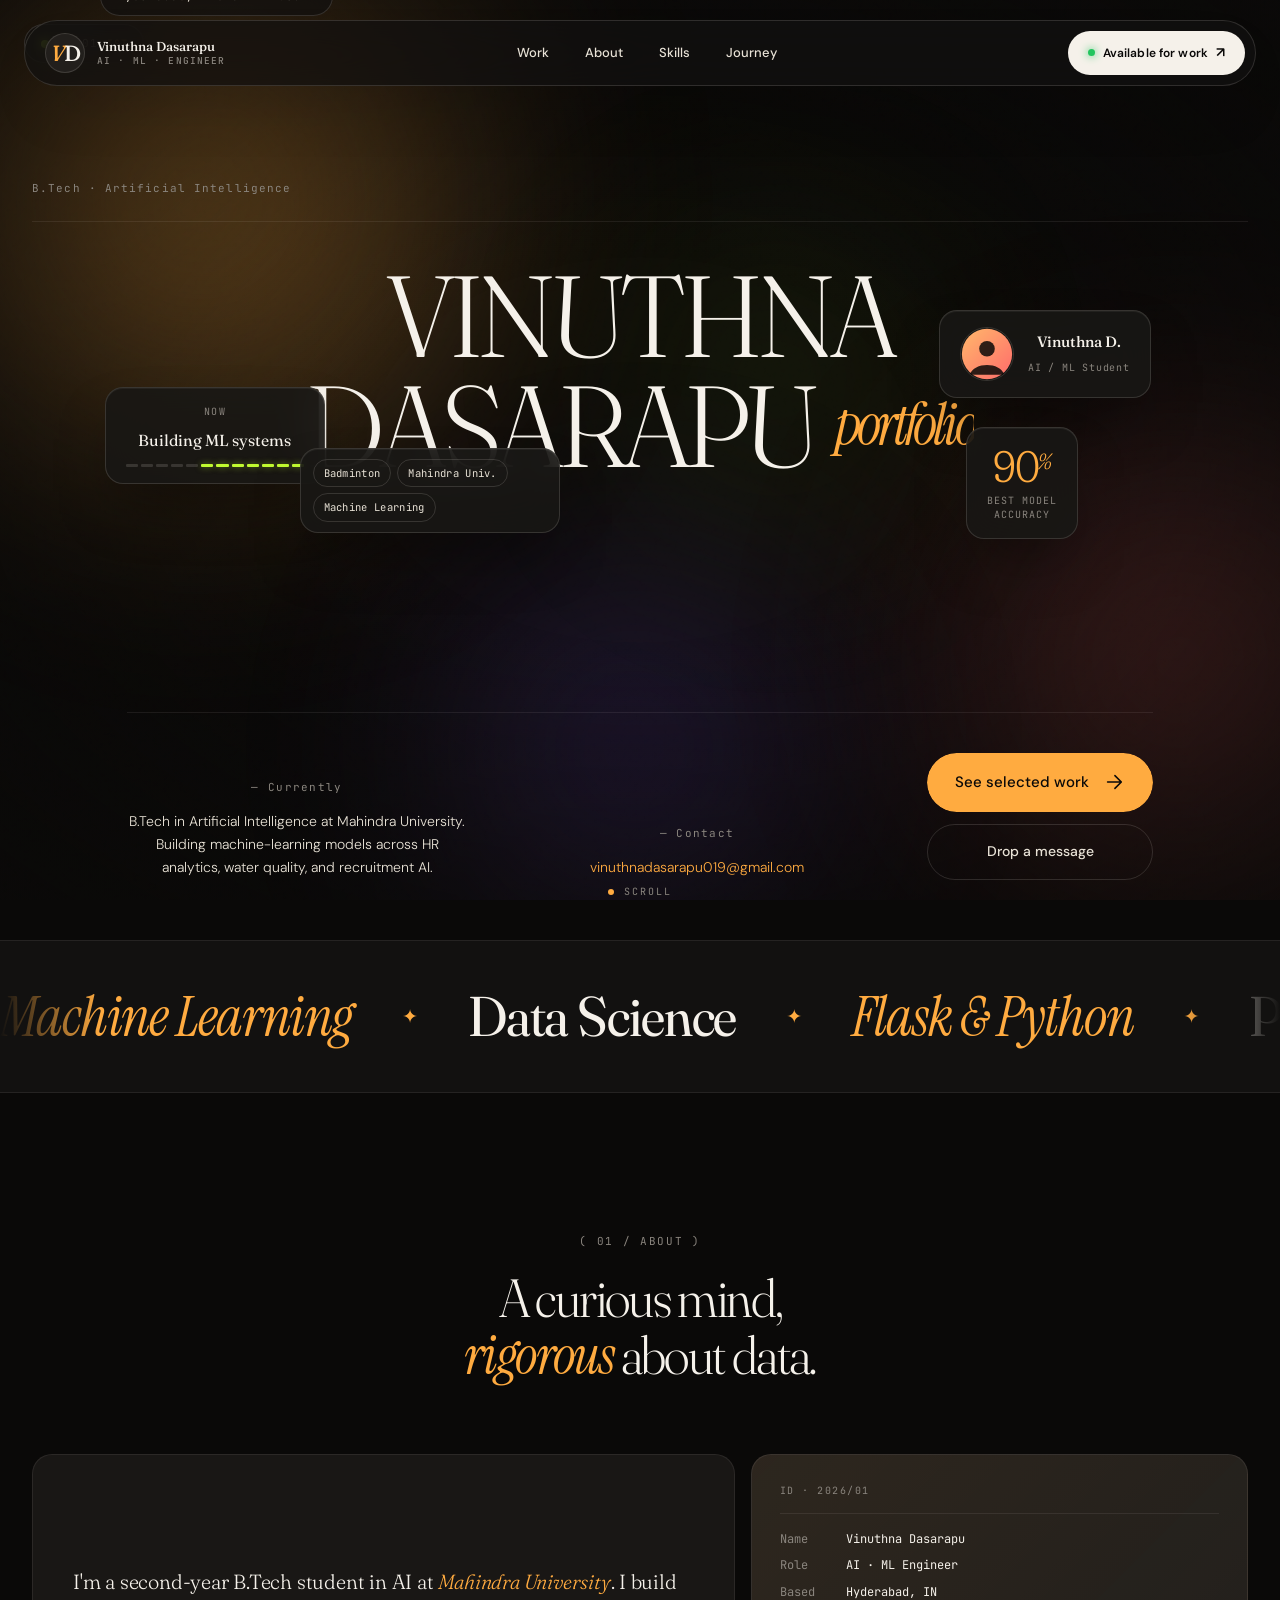
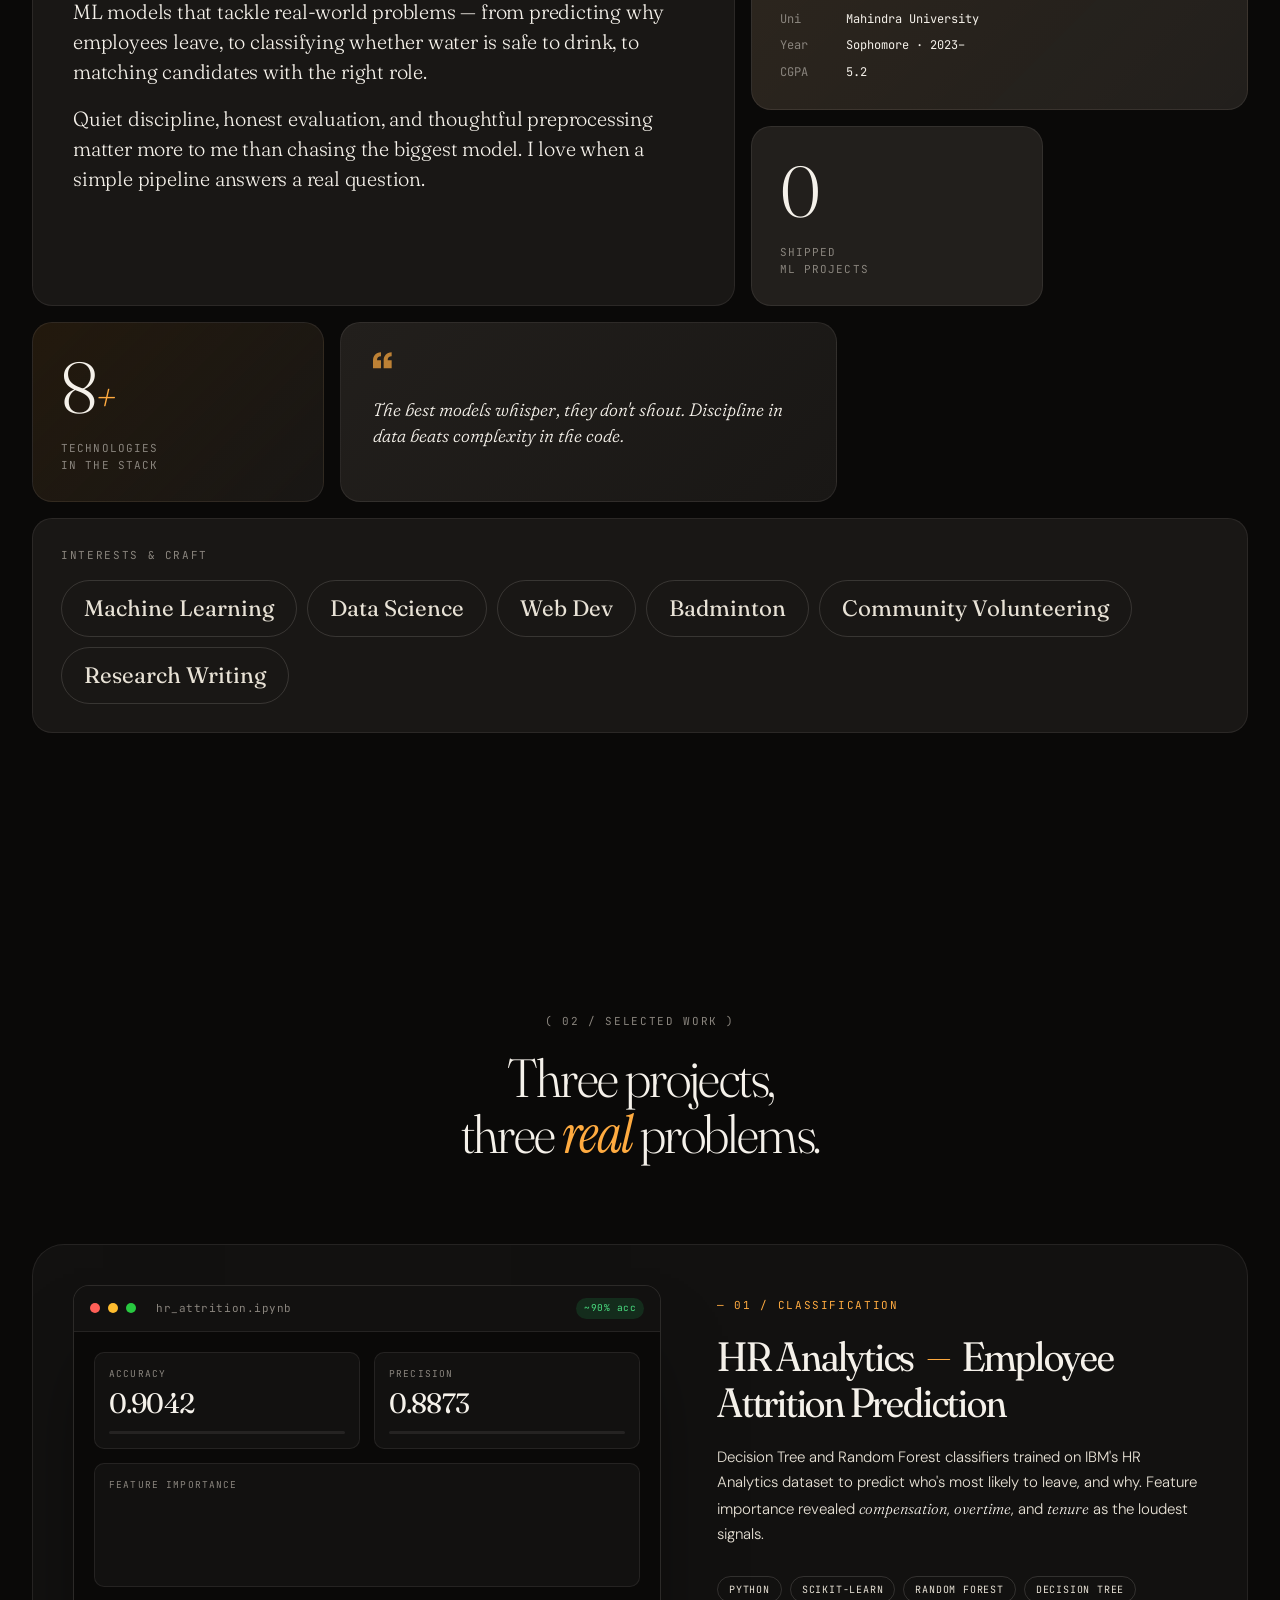
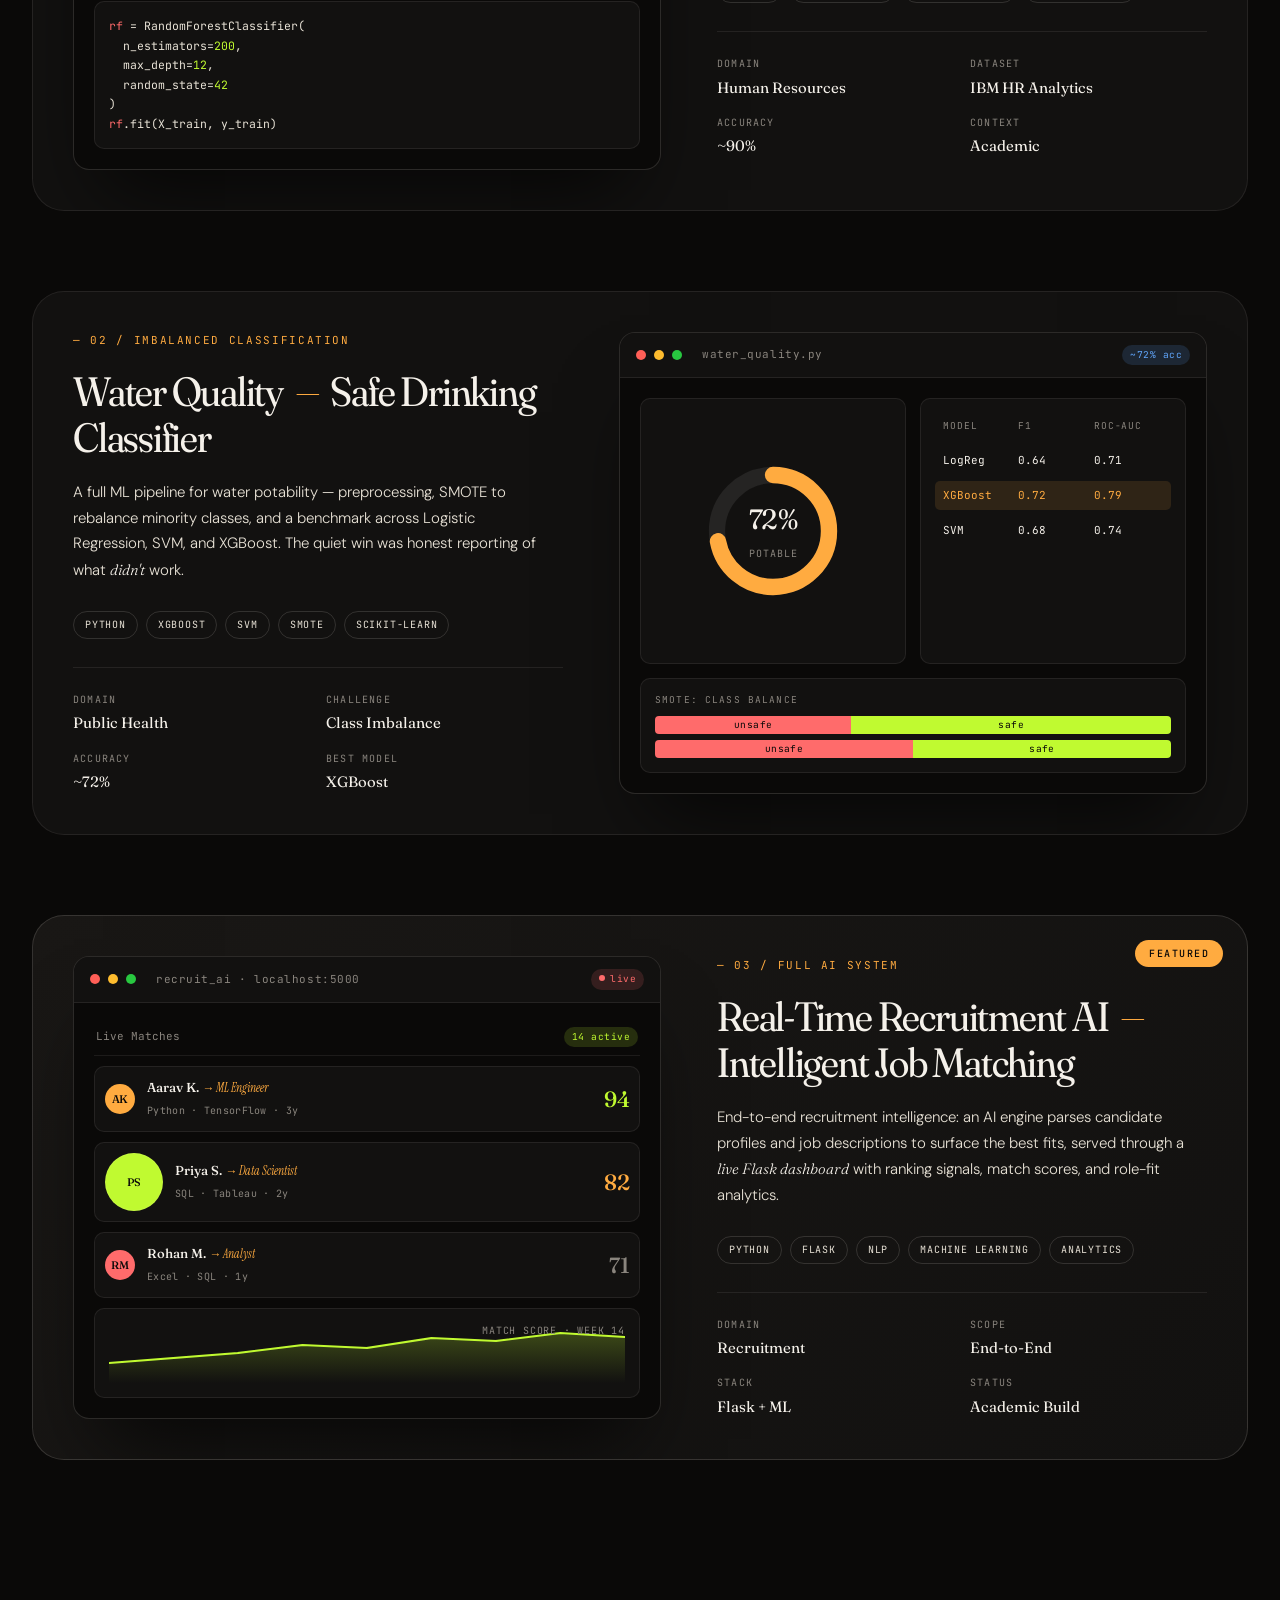
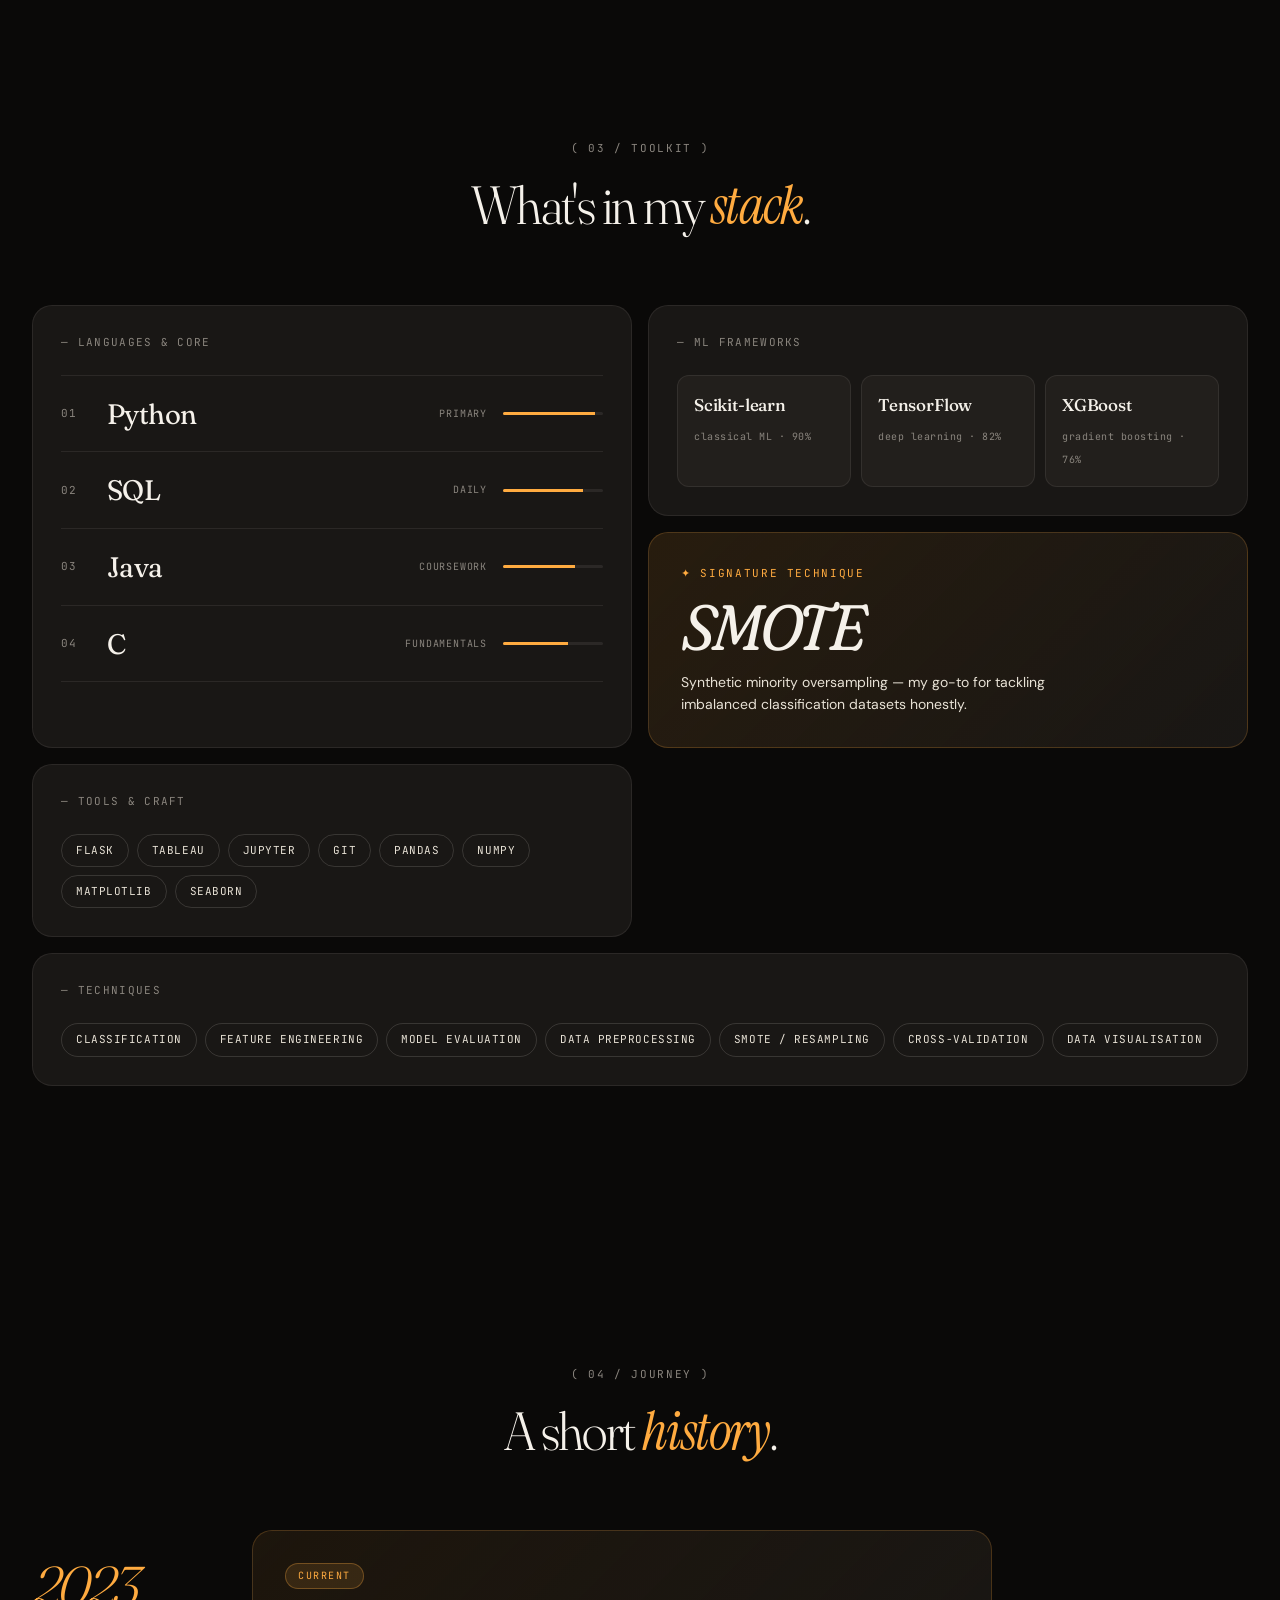
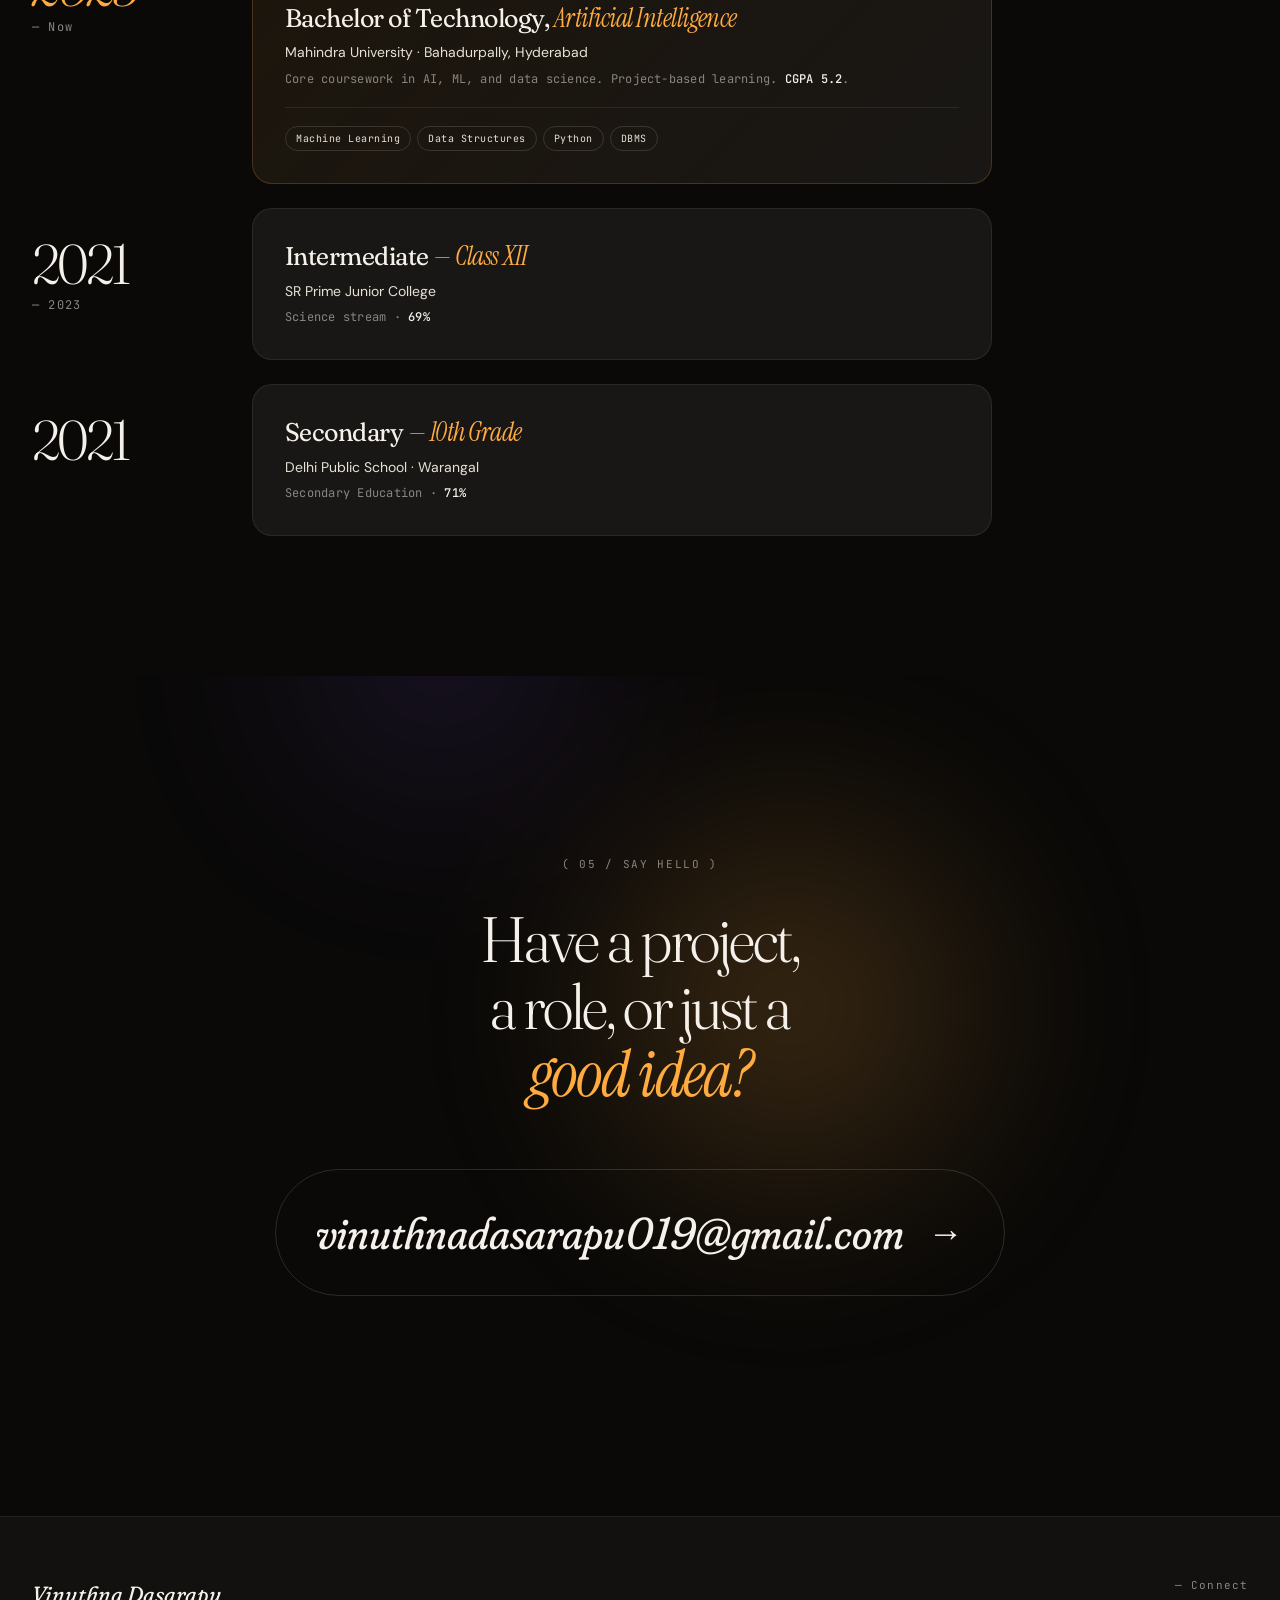
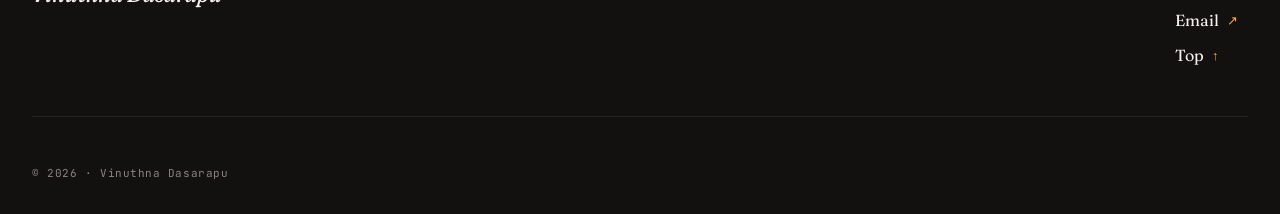
==== commit d0b77c32: "Update: Remove custom cursor, phone number, and contact details section" ====
--- a/index.html
+++ b/index.html
@@ -529,20 +529,6 @@
       <span>vinuthnadasarapu019@gmail.com</span>
       <span class="c-arrow">→</span>
     </a>
-    <div class="c-row">
-      <div class="c-item">
-        <span class="c-i-lbl">Location</span>
-        <span class="c-i-val">Hyderabad, India</span>
-      </div>
-      <div class="c-item">
-        <span class="c-i-lbl">Availability</span>
-        <span class="c-i-val">Internships · Research</span>
-      </div>
-      <div class="c-item">
-        <span class="c-i-lbl">Response</span>
-        <span class="c-i-val">Within 24h</span>
-      </div>
-    </div>
   </section>
 
   <!-- ═════════ FOOTER ═════════ -->
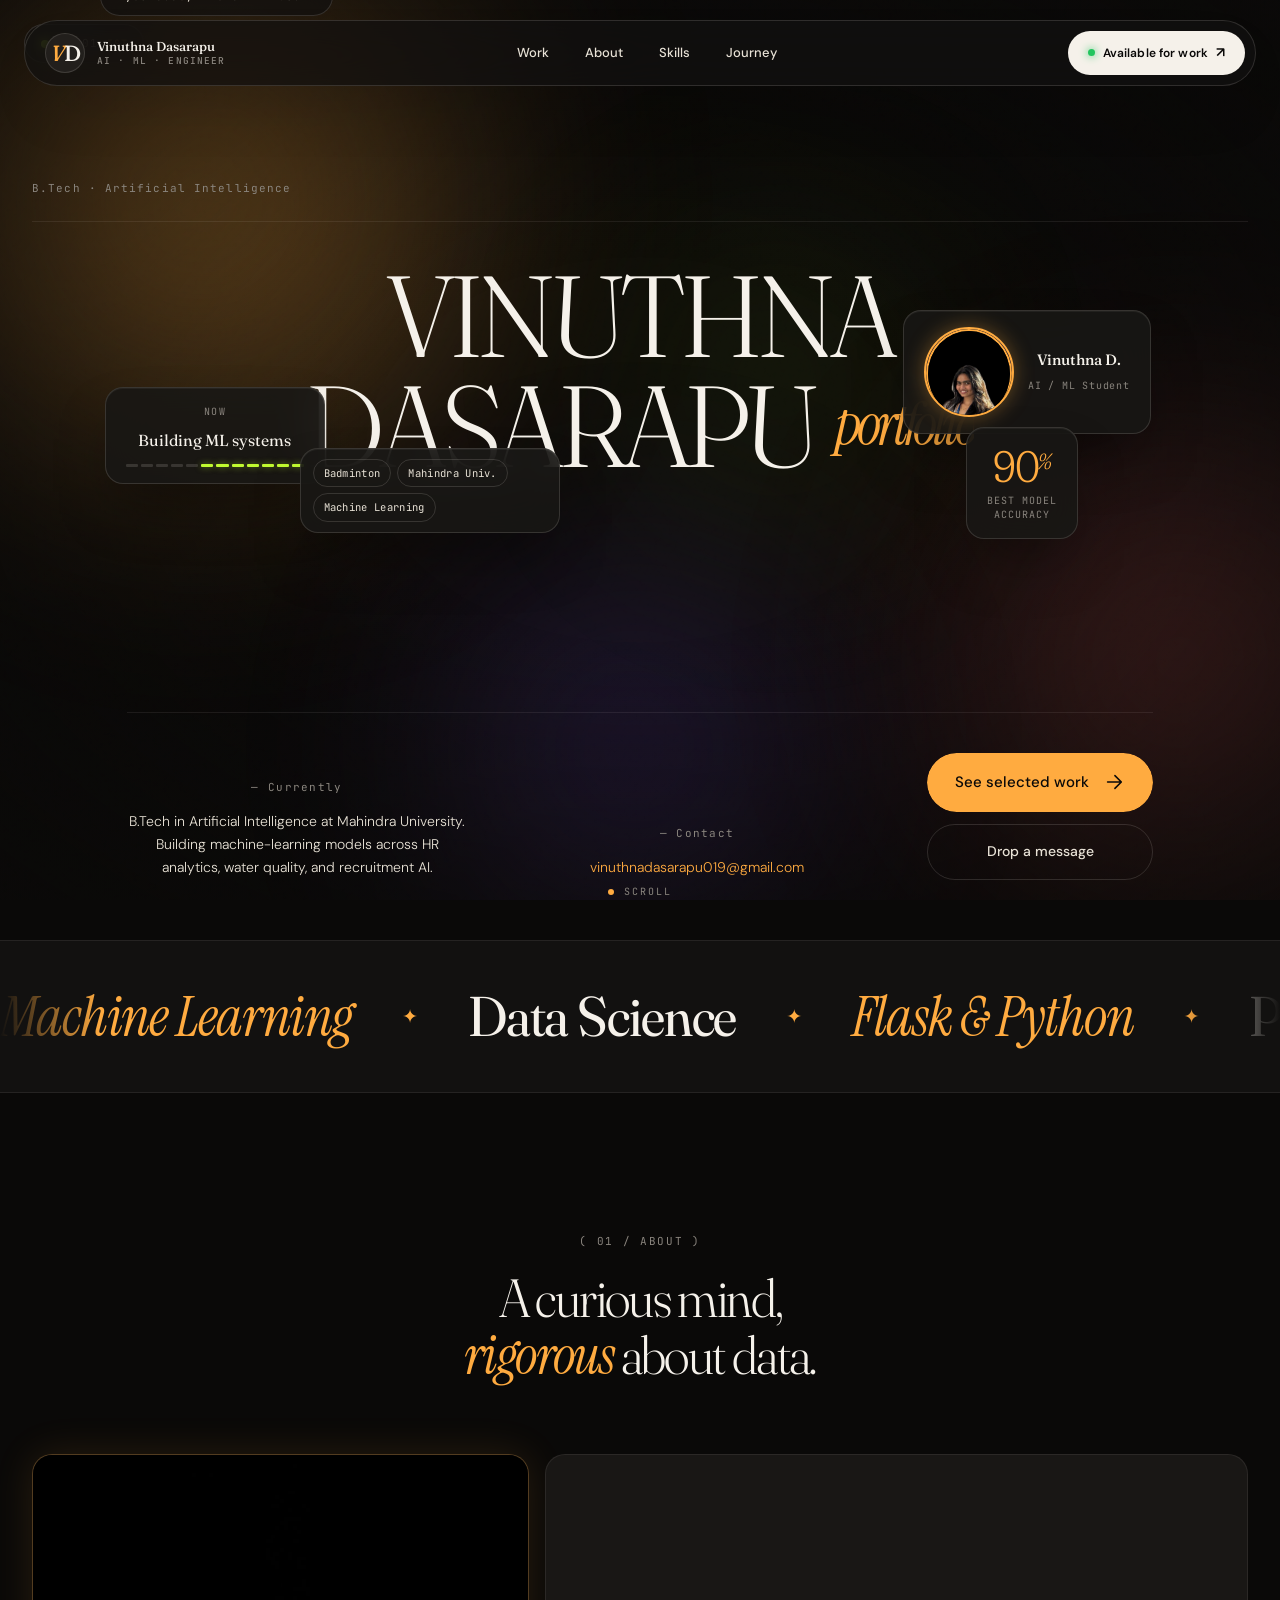
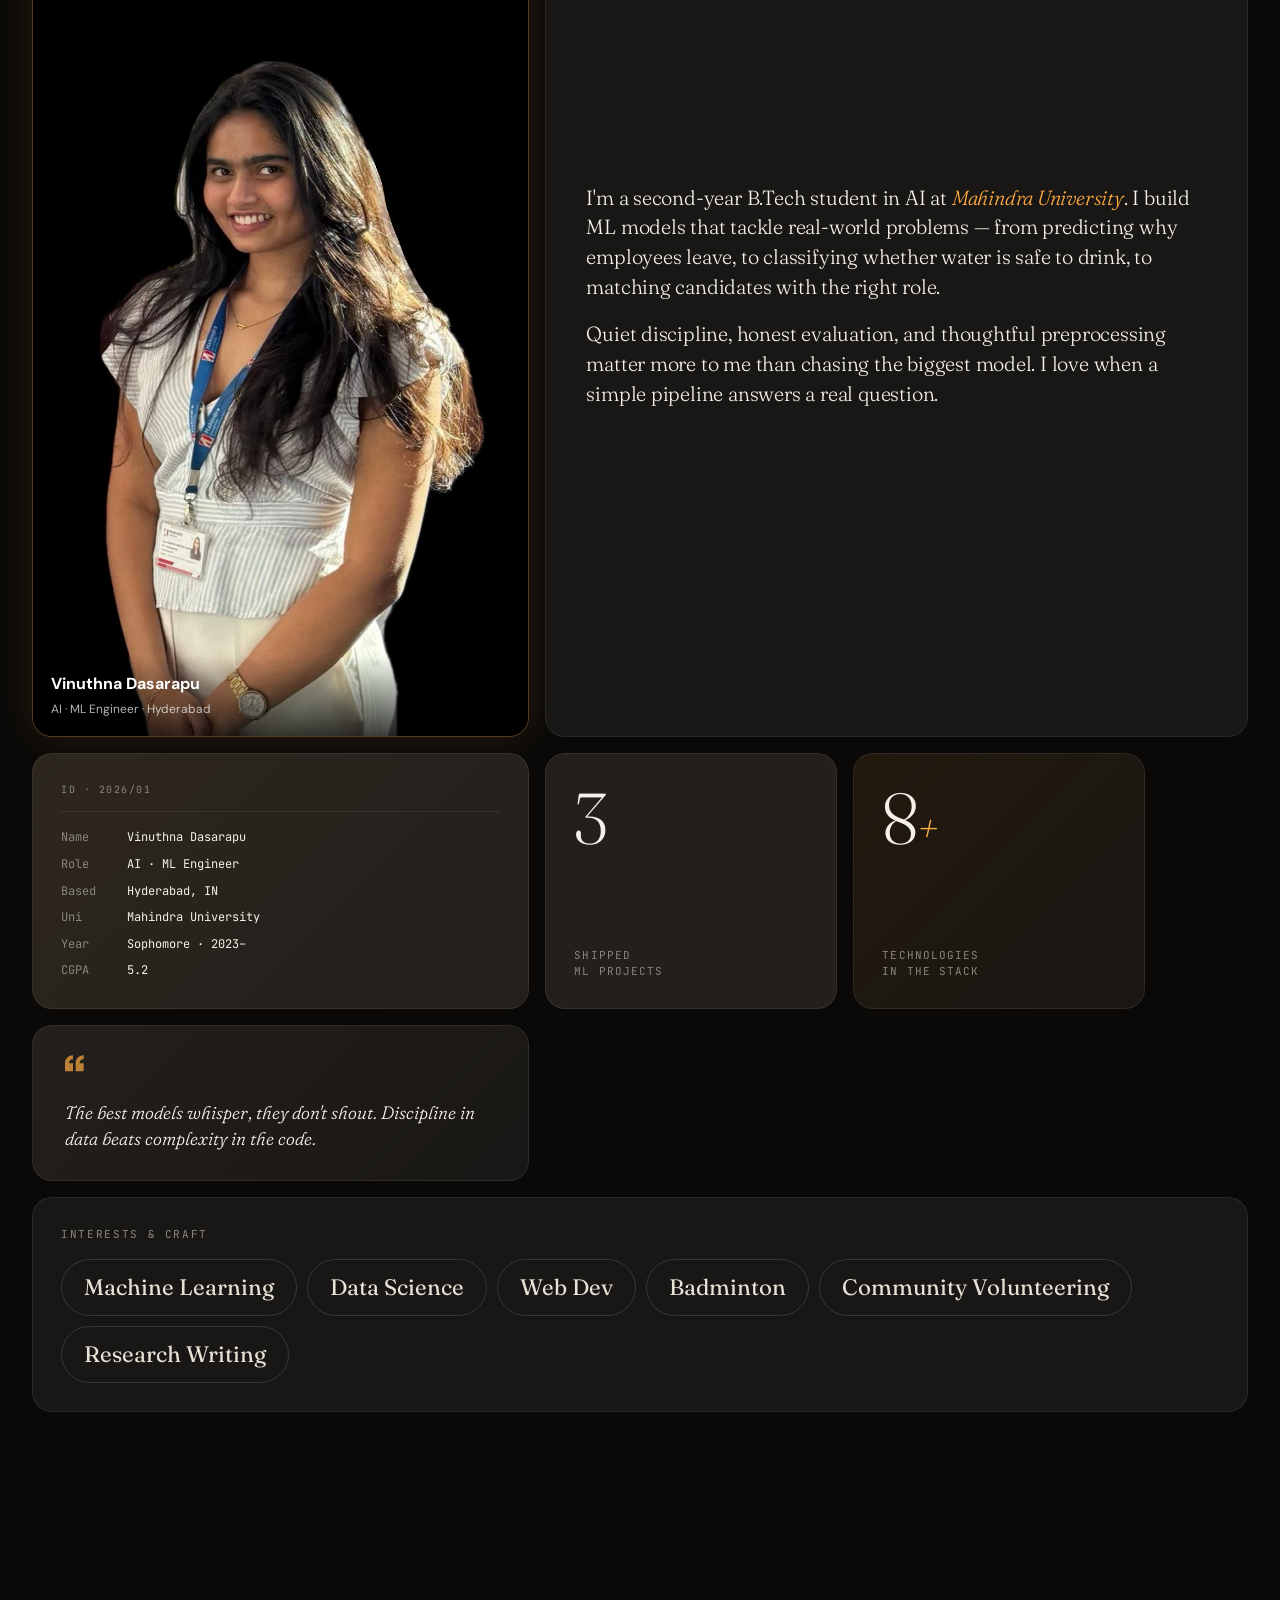
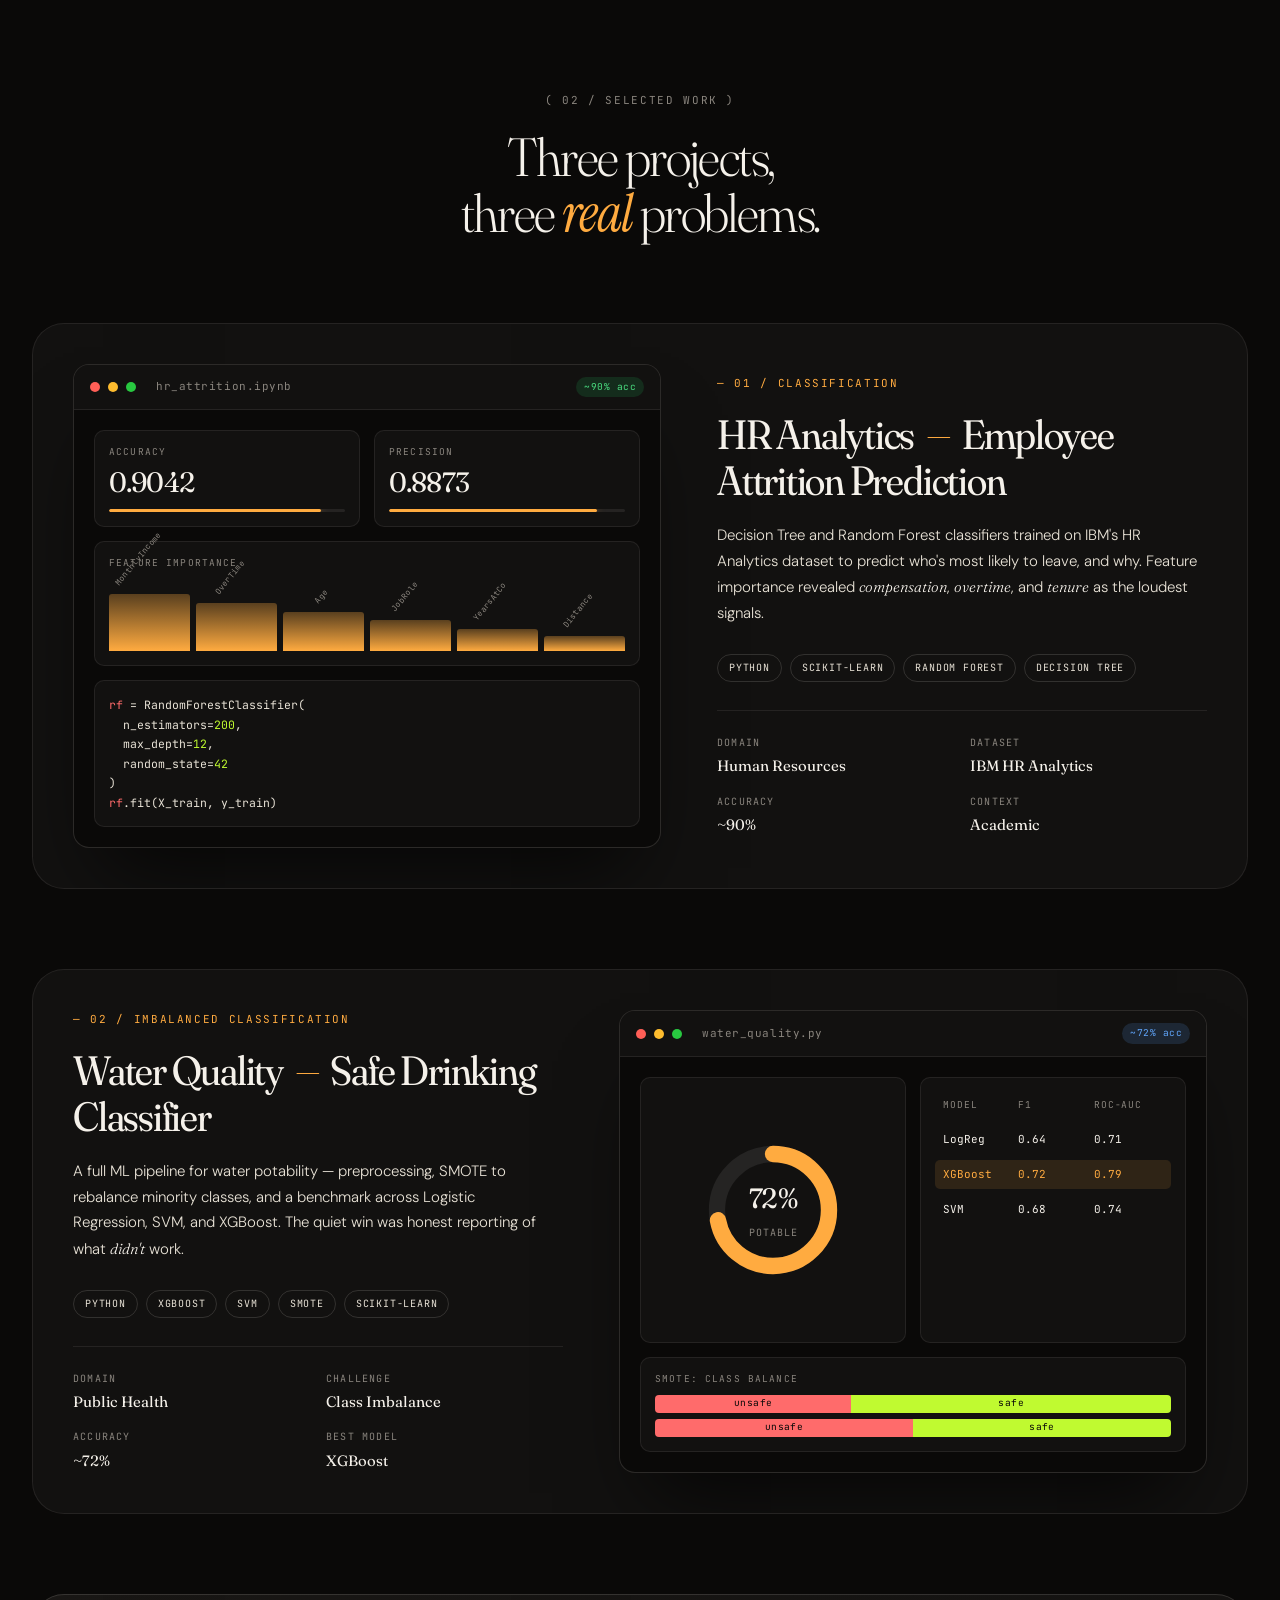
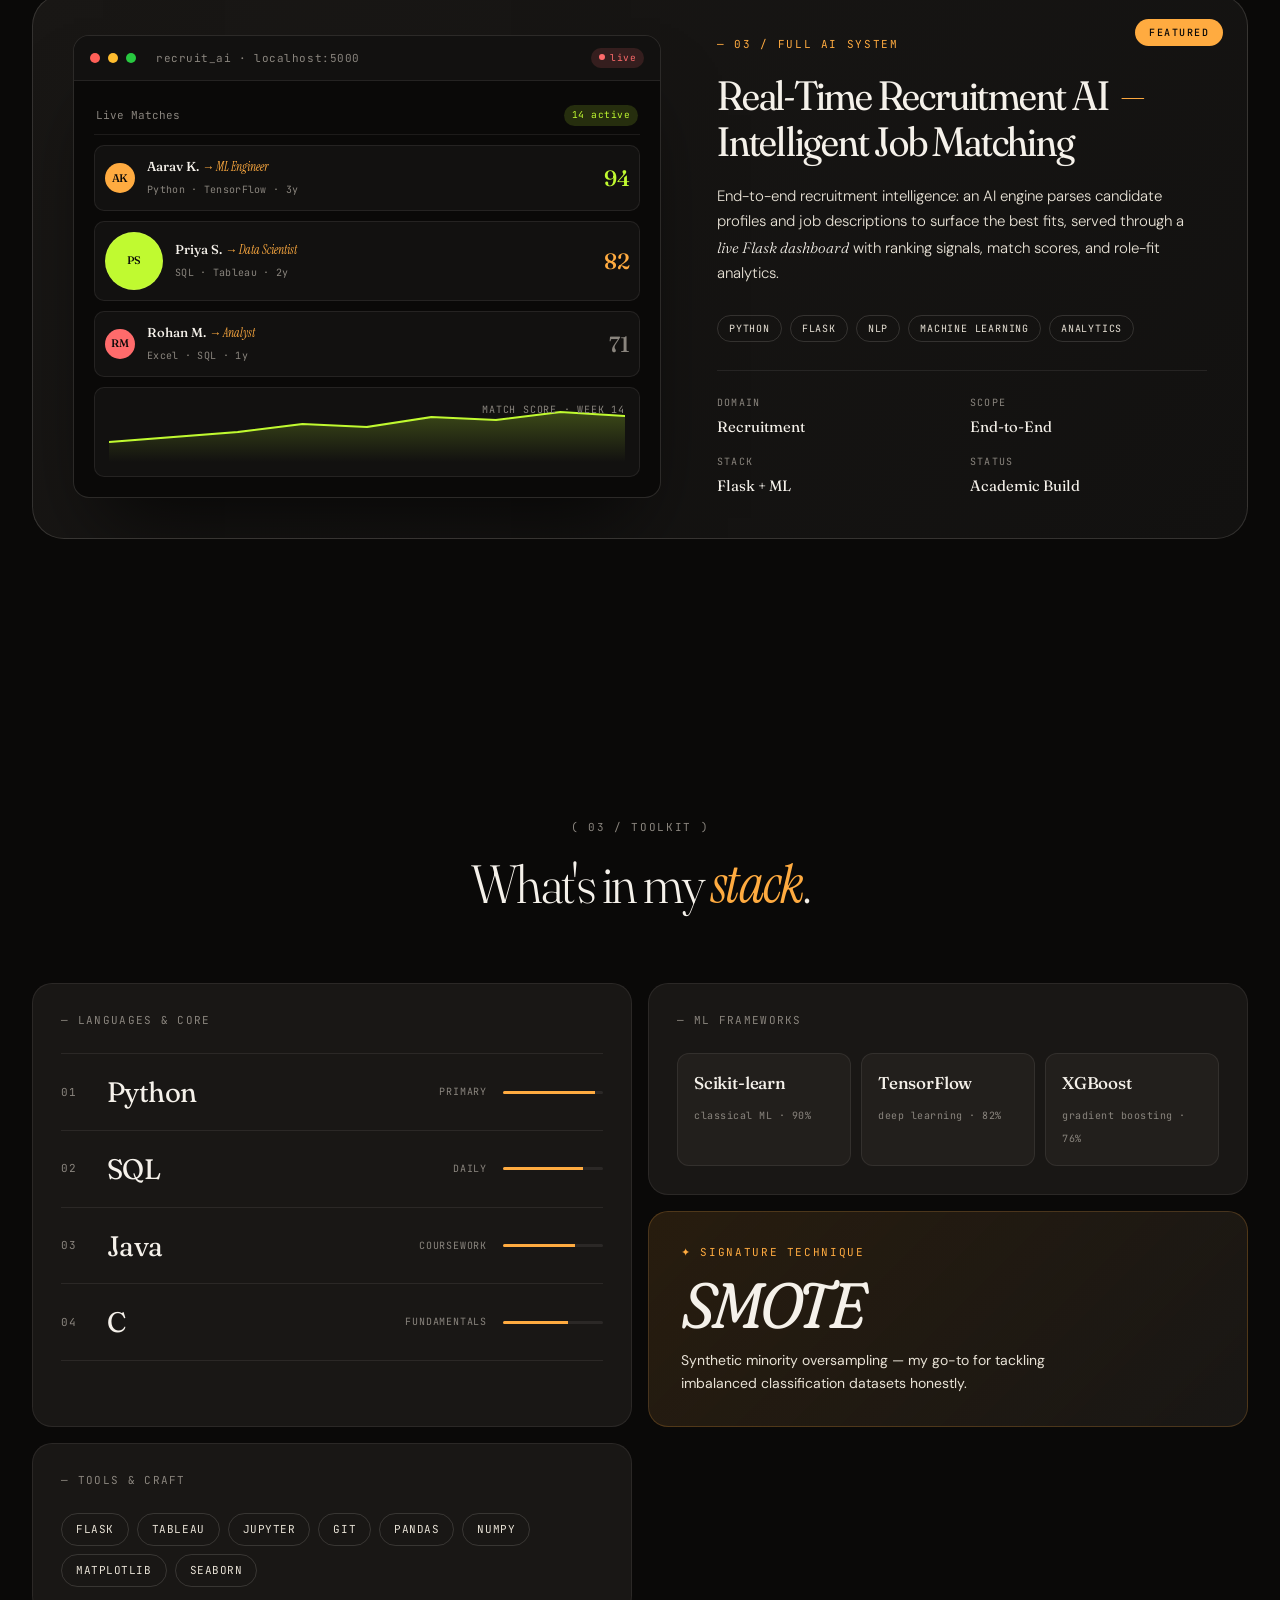
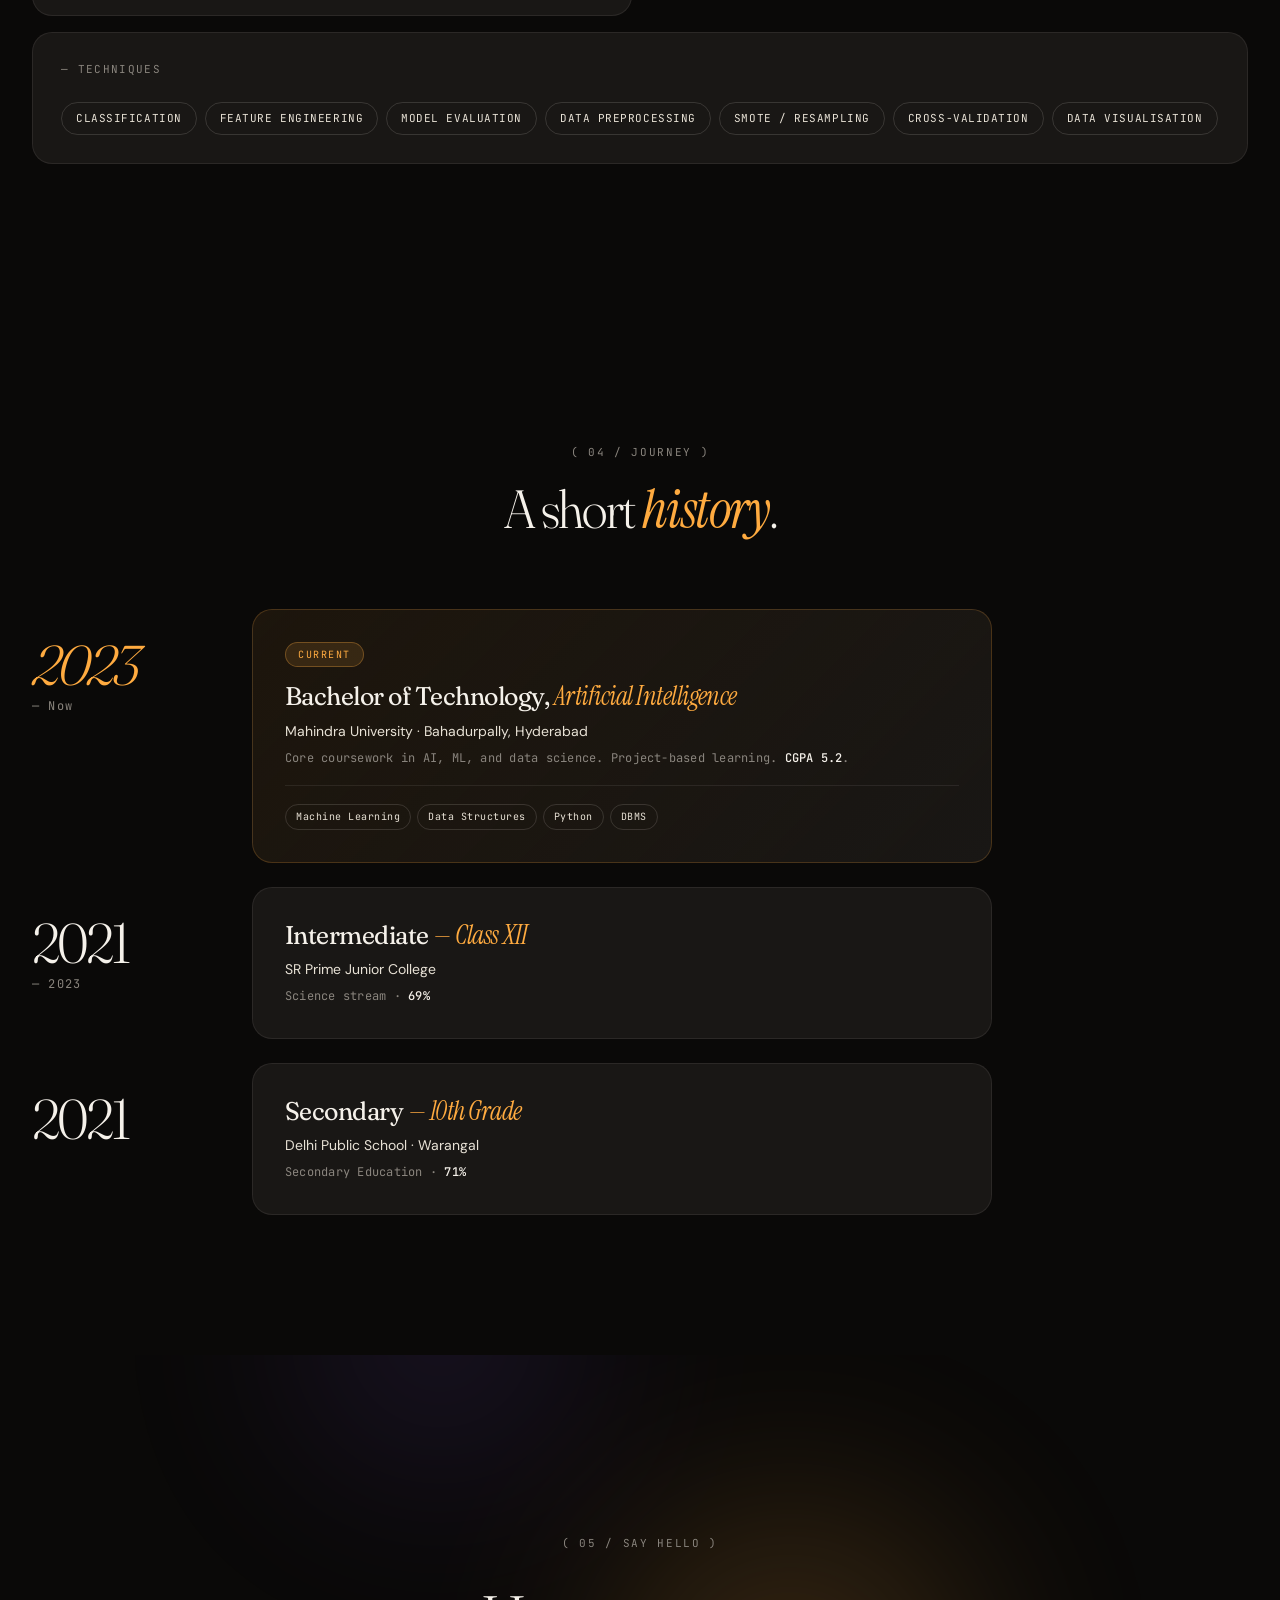
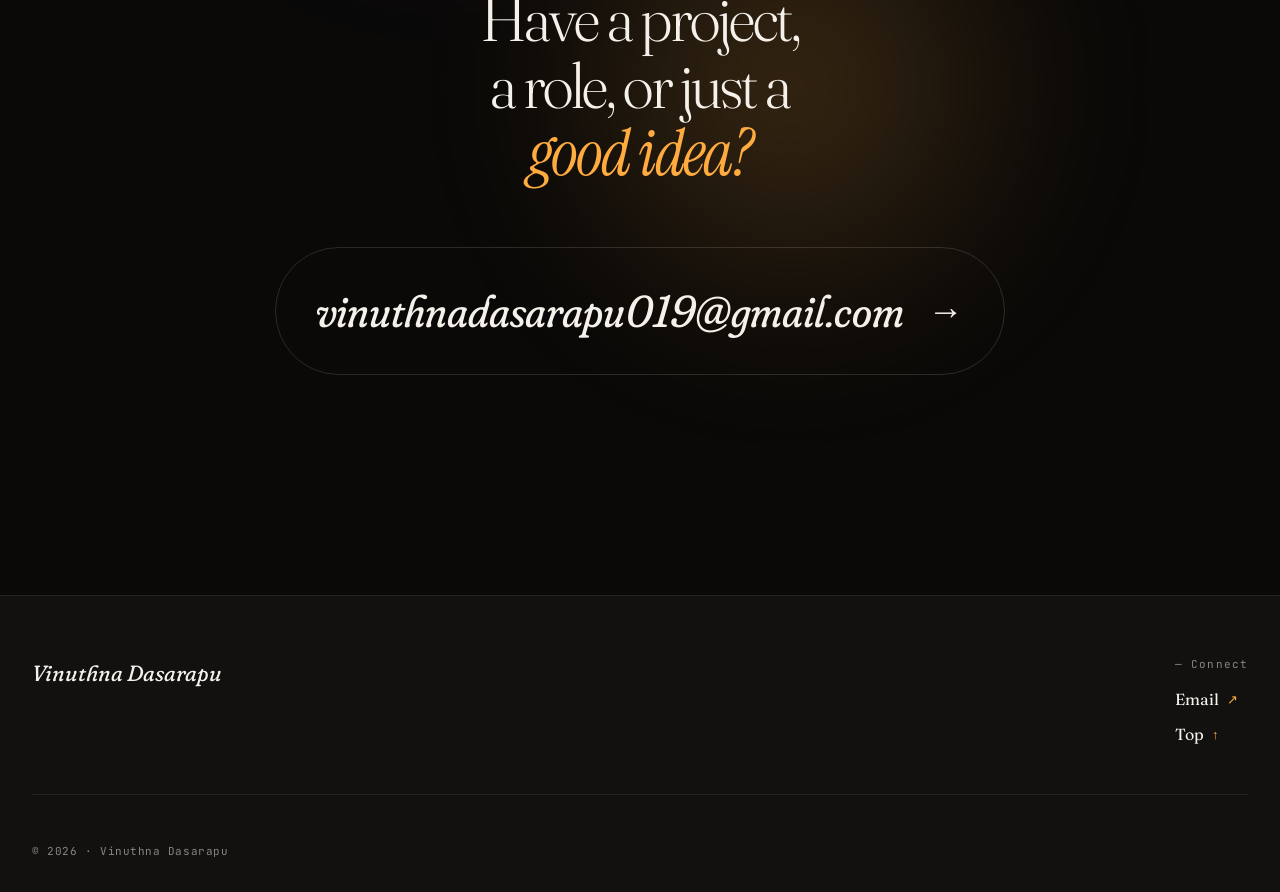
==== commit 722eec52: "Add profile photo - prominent display in hero and about sections" ====
--- a/index.html
+++ b/index.html
@@ -83,17 +83,7 @@
       <!-- Floating cards over the title -->
       <div class="f-card fc-avatar">
         <div class="fc-avatar-art">
-          <svg viewBox="0 0 120 120" aria-hidden="true">
-            <defs>
-              <linearGradient id="avGrad" x1="0" y1="0" x2="1" y2="1">
-                <stop offset="0" stop-color="#ffb86b"/>
-                <stop offset="1" stop-color="#ff6b6b"/>
-              </linearGradient>
-            </defs>
-            <circle cx="60" cy="60" r="58" fill="url(#avGrad)"/>
-            <circle cx="60" cy="48" r="18" fill="rgba(10,9,8,0.85)"/>
-            <path d="M20 108 C 30 78, 90 78, 100 108 Z" fill="rgba(10,9,8,0.85)"/>
-          </svg>
+          <img src="profile.jpg" alt="Vinuthna Dasarapu photo" style="width:90px;height:90px;object-fit:cover;object-position:top;border-radius:50%;border:2px solid var(--accent);box-shadow:0 0 20px rgba(139,92,246,0.4);" />
         </div>
         <div class="fc-avatar-meta">
           <strong>Vinuthna D.</strong>
@@ -183,6 +173,14 @@
     </div>
 
     <div class="bento">
+      <div class="b b-photo">
+        <img src="profile.jpg" alt="Vinuthna Dasarapu" style="width:100%;height:100%;object-fit:cover;object-position:top center;border-radius:16px;display:block;" />
+        <div style="position:absolute;bottom:0;left:0;right:0;padding:16px 18px;background:linear-gradient(to top,rgba(0,0,0,0.75) 0%,transparent 100%);border-radius:0 0 16px 16px;">
+          <strong style="font-family:var(--font-head);font-size:1rem;color:#fff;display:block;">Vinuthna Dasarapu</strong>
+          <span style="font-size:0.75rem;color:rgba(255,255,255,0.7);">AI · ML Engineer · Hyderabad</span>
+        </div>
+      </div>
+
       <div class="b b-lede">
         <p>I'm a second-year B.Tech student in AI at <em>Mahindra University</em>. I build ML models that tackle real-world problems — from predicting why employees leave, to classifying whether water is safe to drink, to matching candidates with the right role.</p>
         <p>Quiet discipline, honest evaluation, and thoughtful preprocessing matter more to me than chasing the biggest model. I love when a simple pipeline answers a real question.</p>
--- a/styles.css
+++ b/styles.css
@@ -455,10 +455,11 @@
   animation-fill-mode: forwards, none;
 }
 .fc-avatar-art {
-  width: 54px; height: 54px;
+  width: 90px; height: 90px;
   border-radius: 50%;
   overflow: hidden;
-  border: 1px solid var(--line-2);
+  border: 2px solid var(--accent);
+  box-shadow: 0 0 20px rgba(255,171,64,0.35);
 }
 .fc-avatar-meta strong {
   display: block;
@@ -740,6 +741,23 @@
   pointer-events: none;
 }
 .b:hover::before { opacity: 1; }
+
+.b-photo {
+  grid-column: span 5;
+  grid-row: span 2;
+  padding: 0;
+  overflow: hidden;
+  border-radius: 20px;
+  position: relative;
+  min-height: 320px;
+  box-shadow: 0 0 40px rgba(255,171,64,0.12);
+  border: 1px solid rgba(255,171,64,0.25);
+}
+.b-photo:hover {
+  border-color: var(--accent);
+  box-shadow: 0 0 60px rgba(255,171,64,0.25);
+  transform: translateY(-4px);
+}
 
 .b-lede { grid-column: span 7; grid-row: span 2; padding: 40px; display: flex; flex-direction: column; justify-content: center; gap: 18px; }
 .b-lede p {
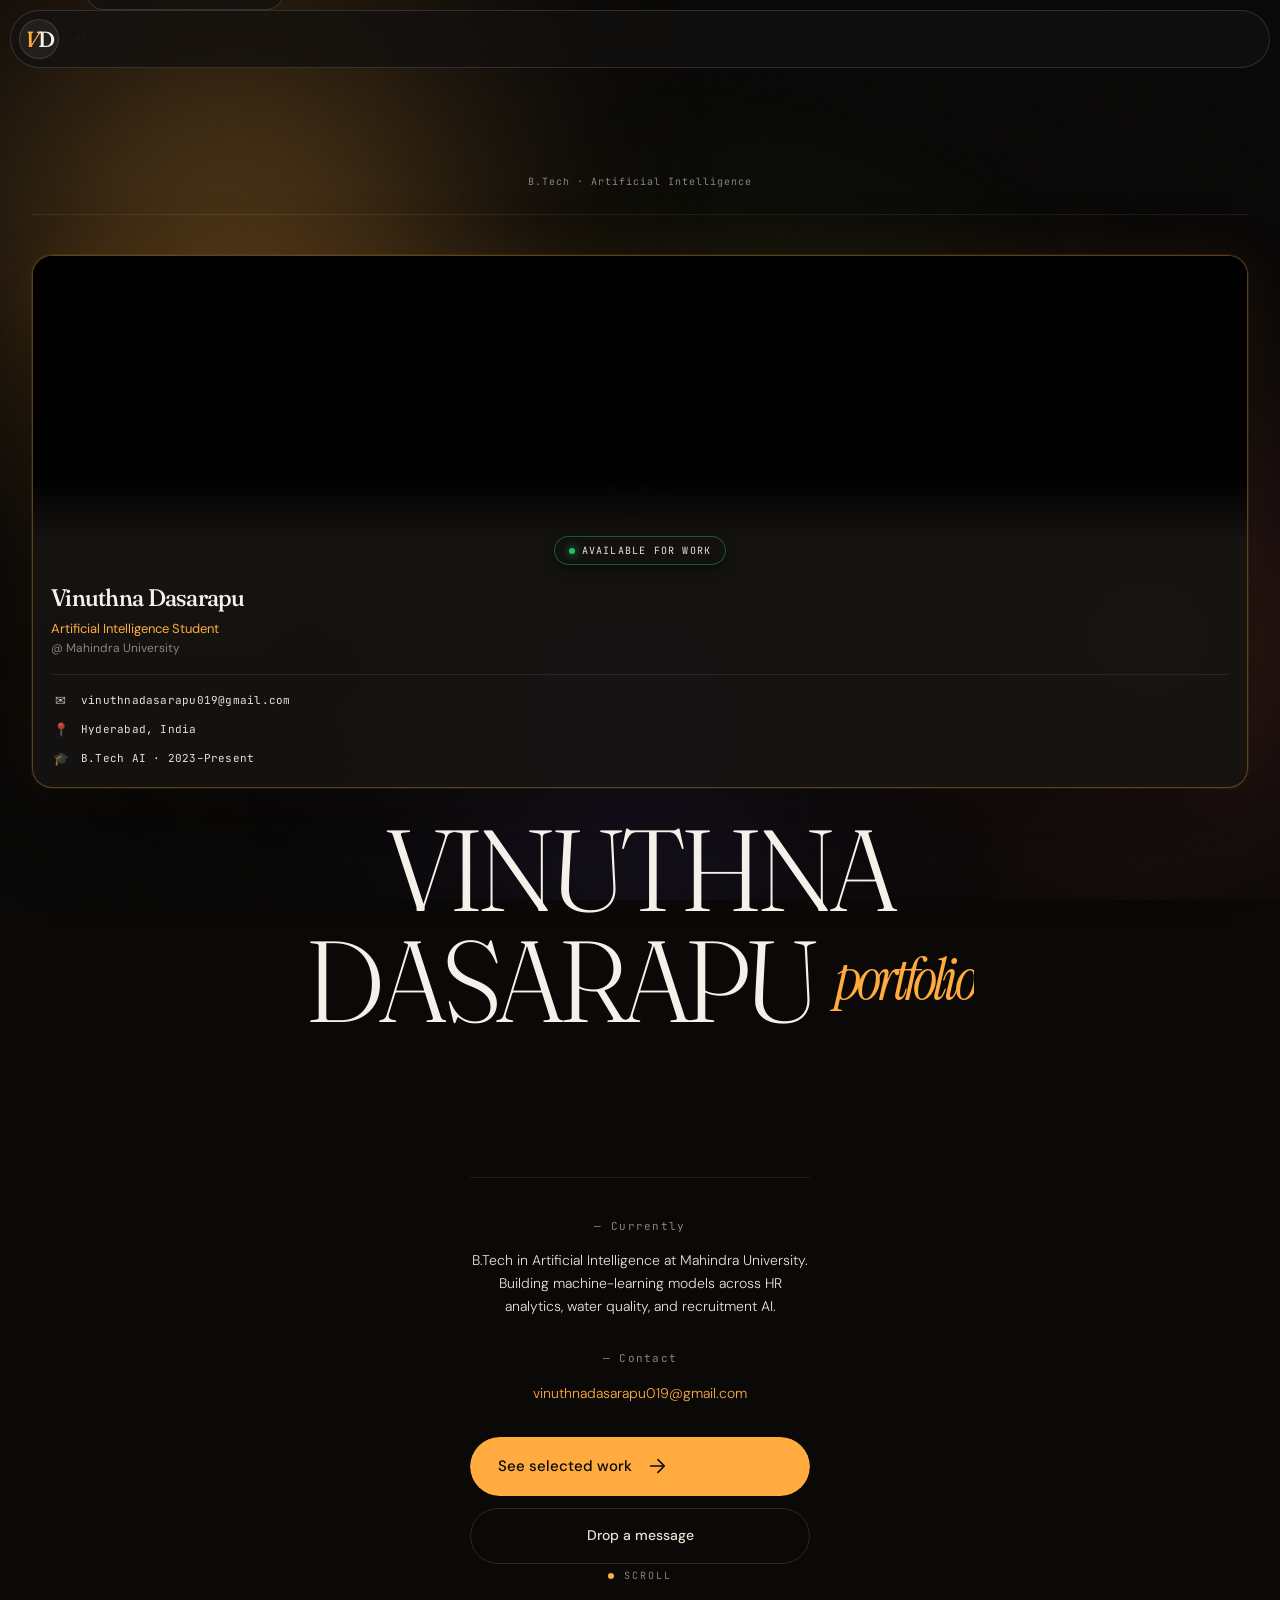
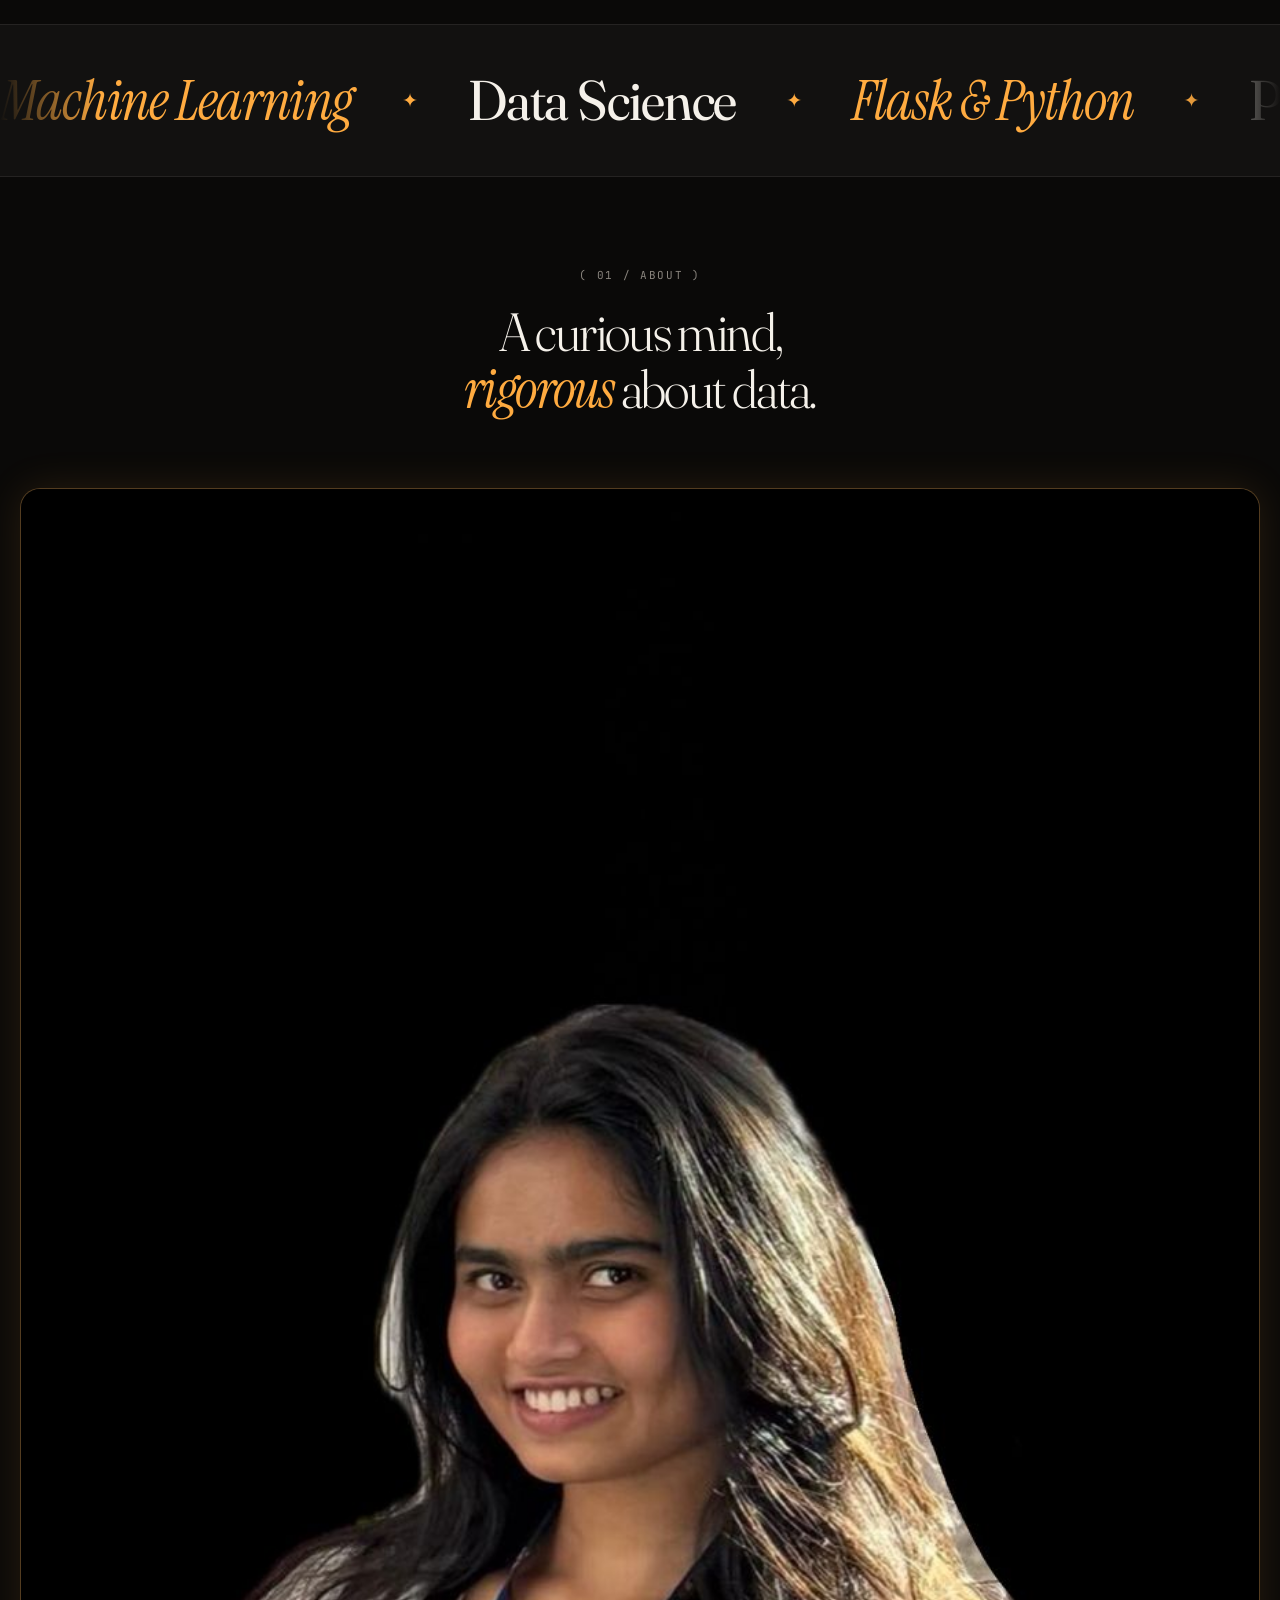
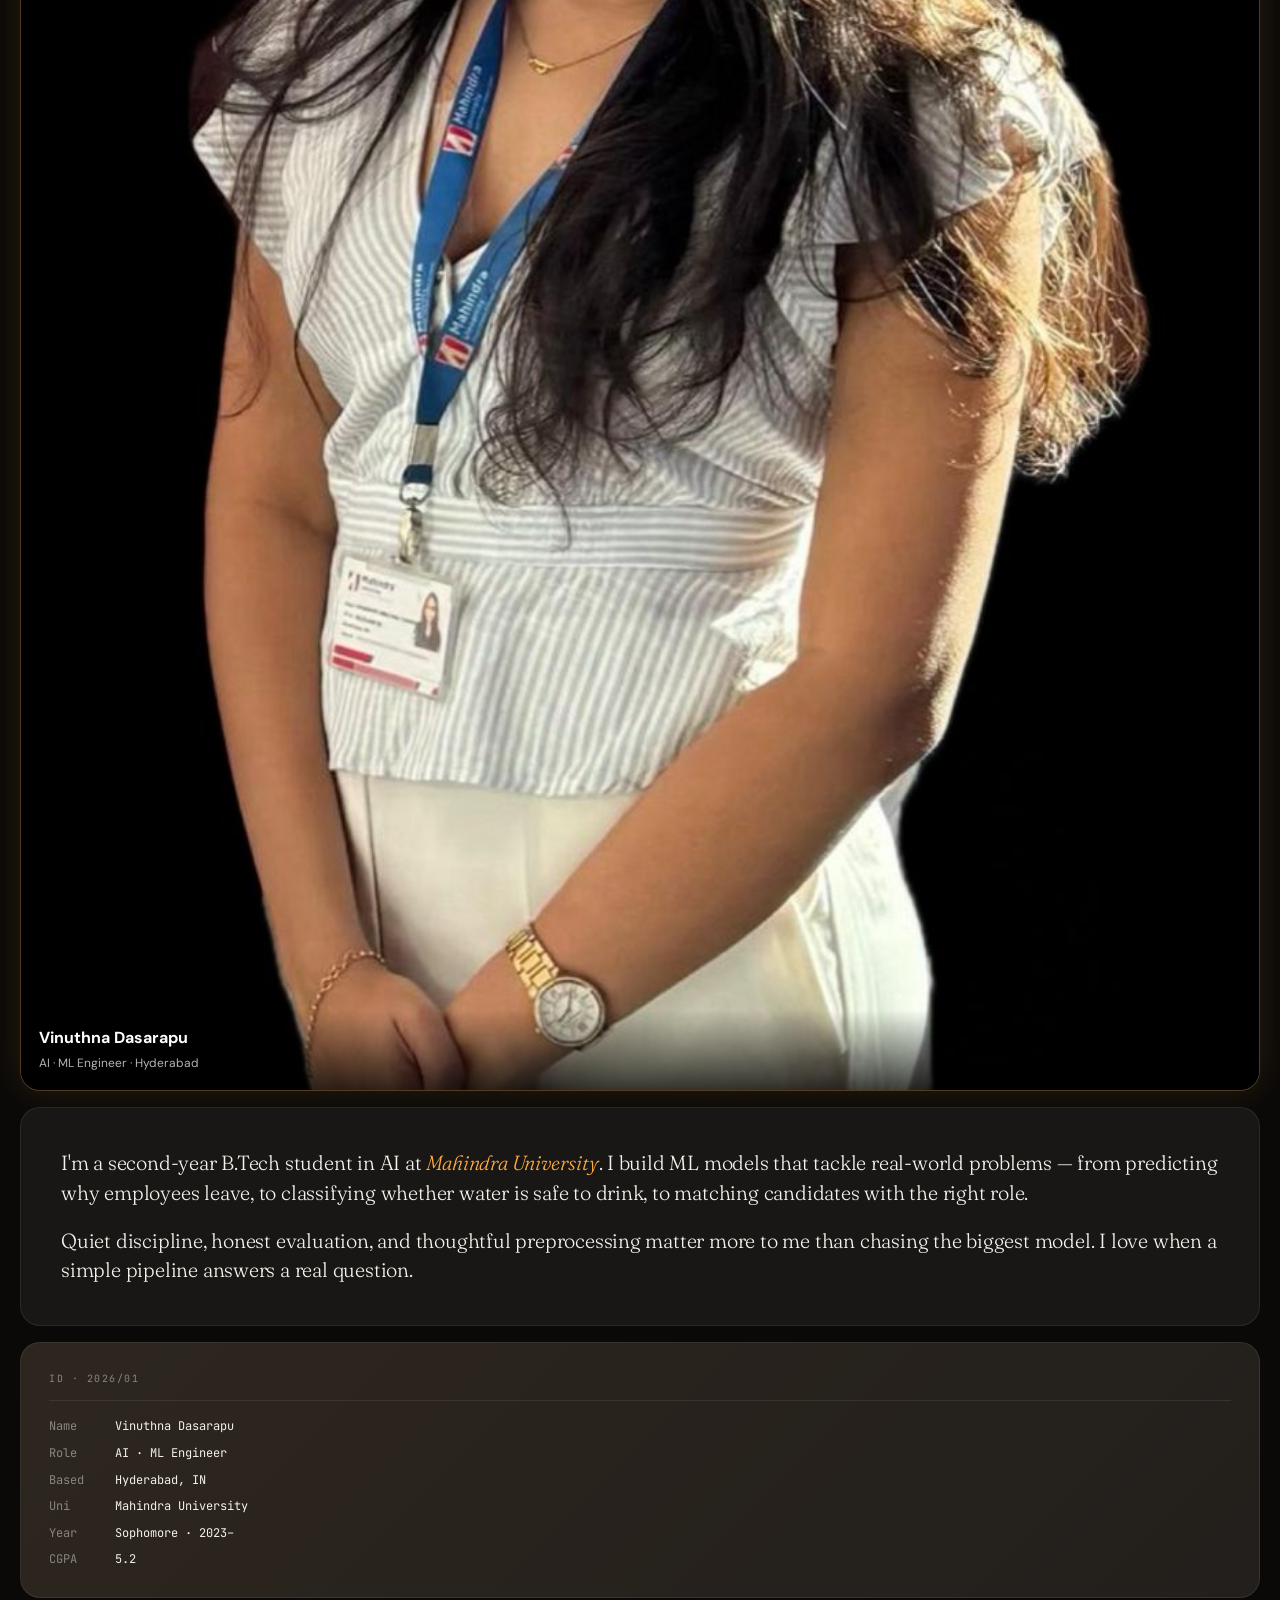
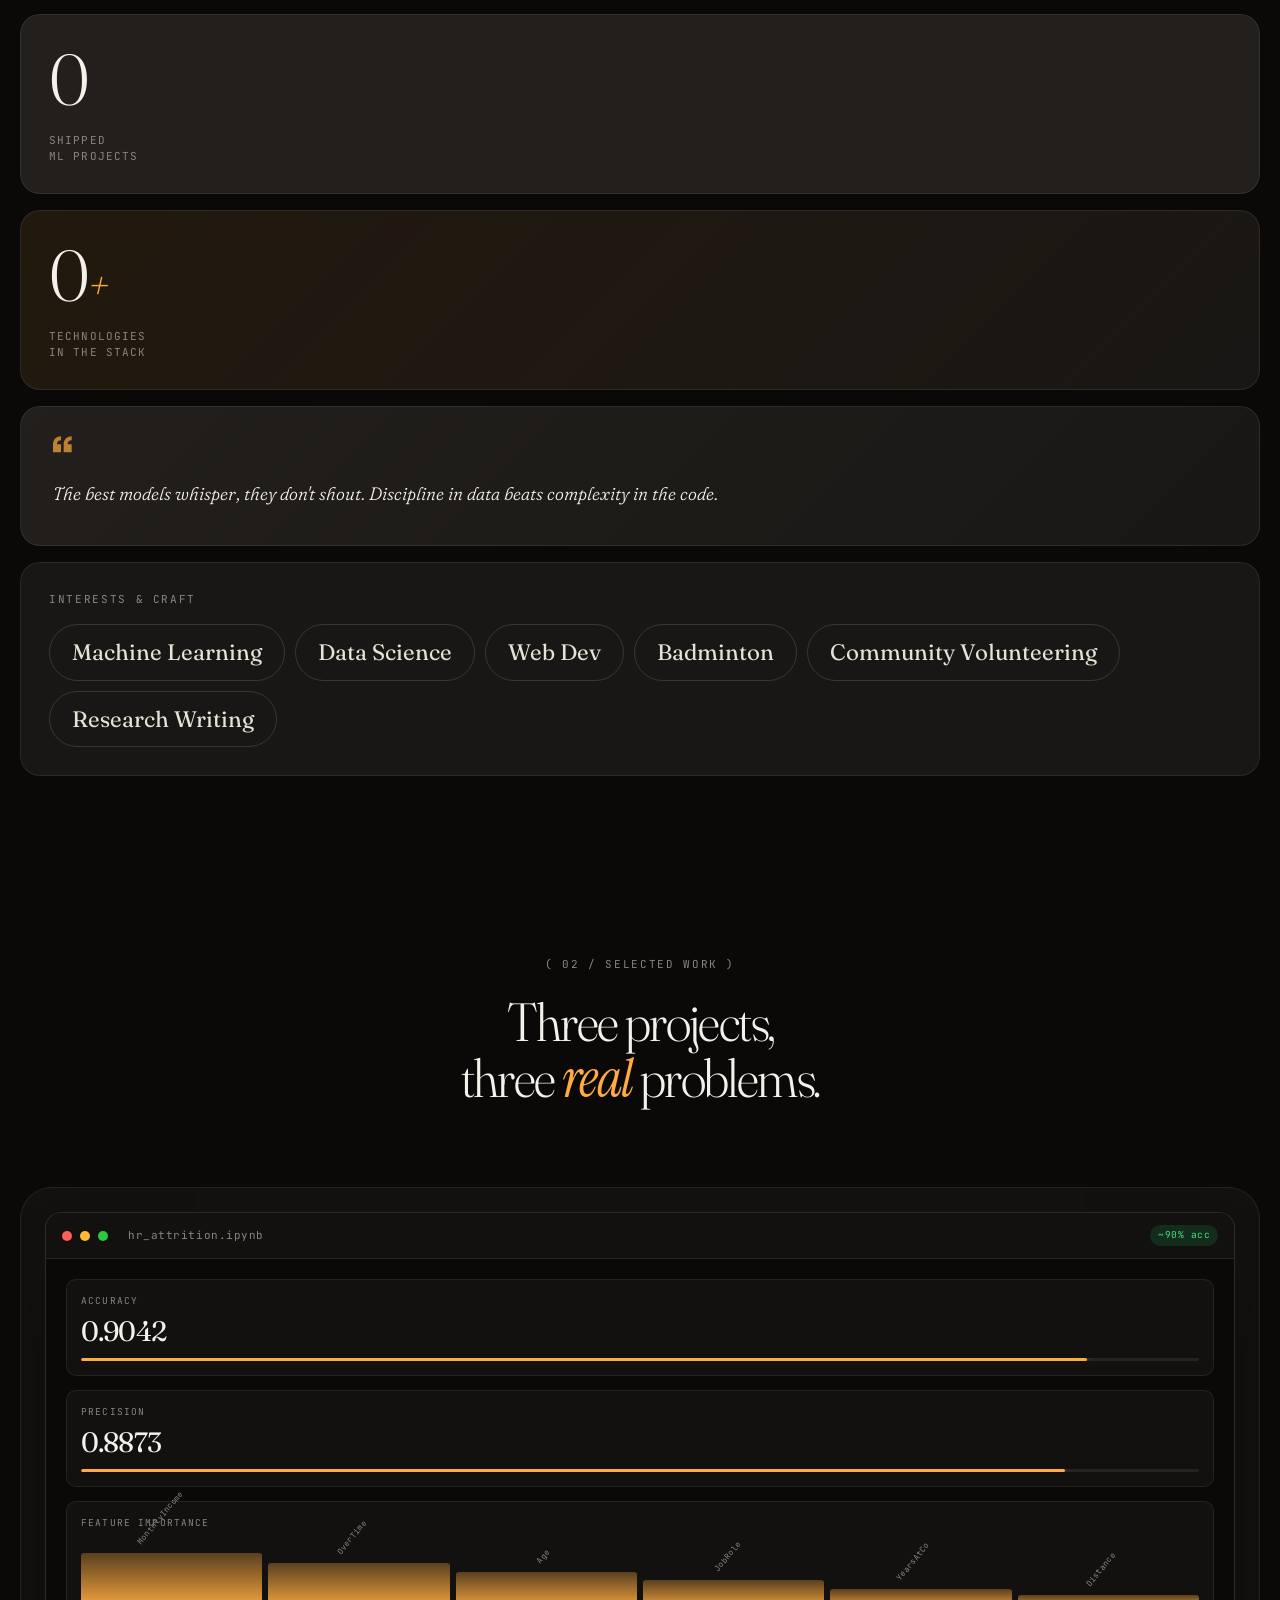
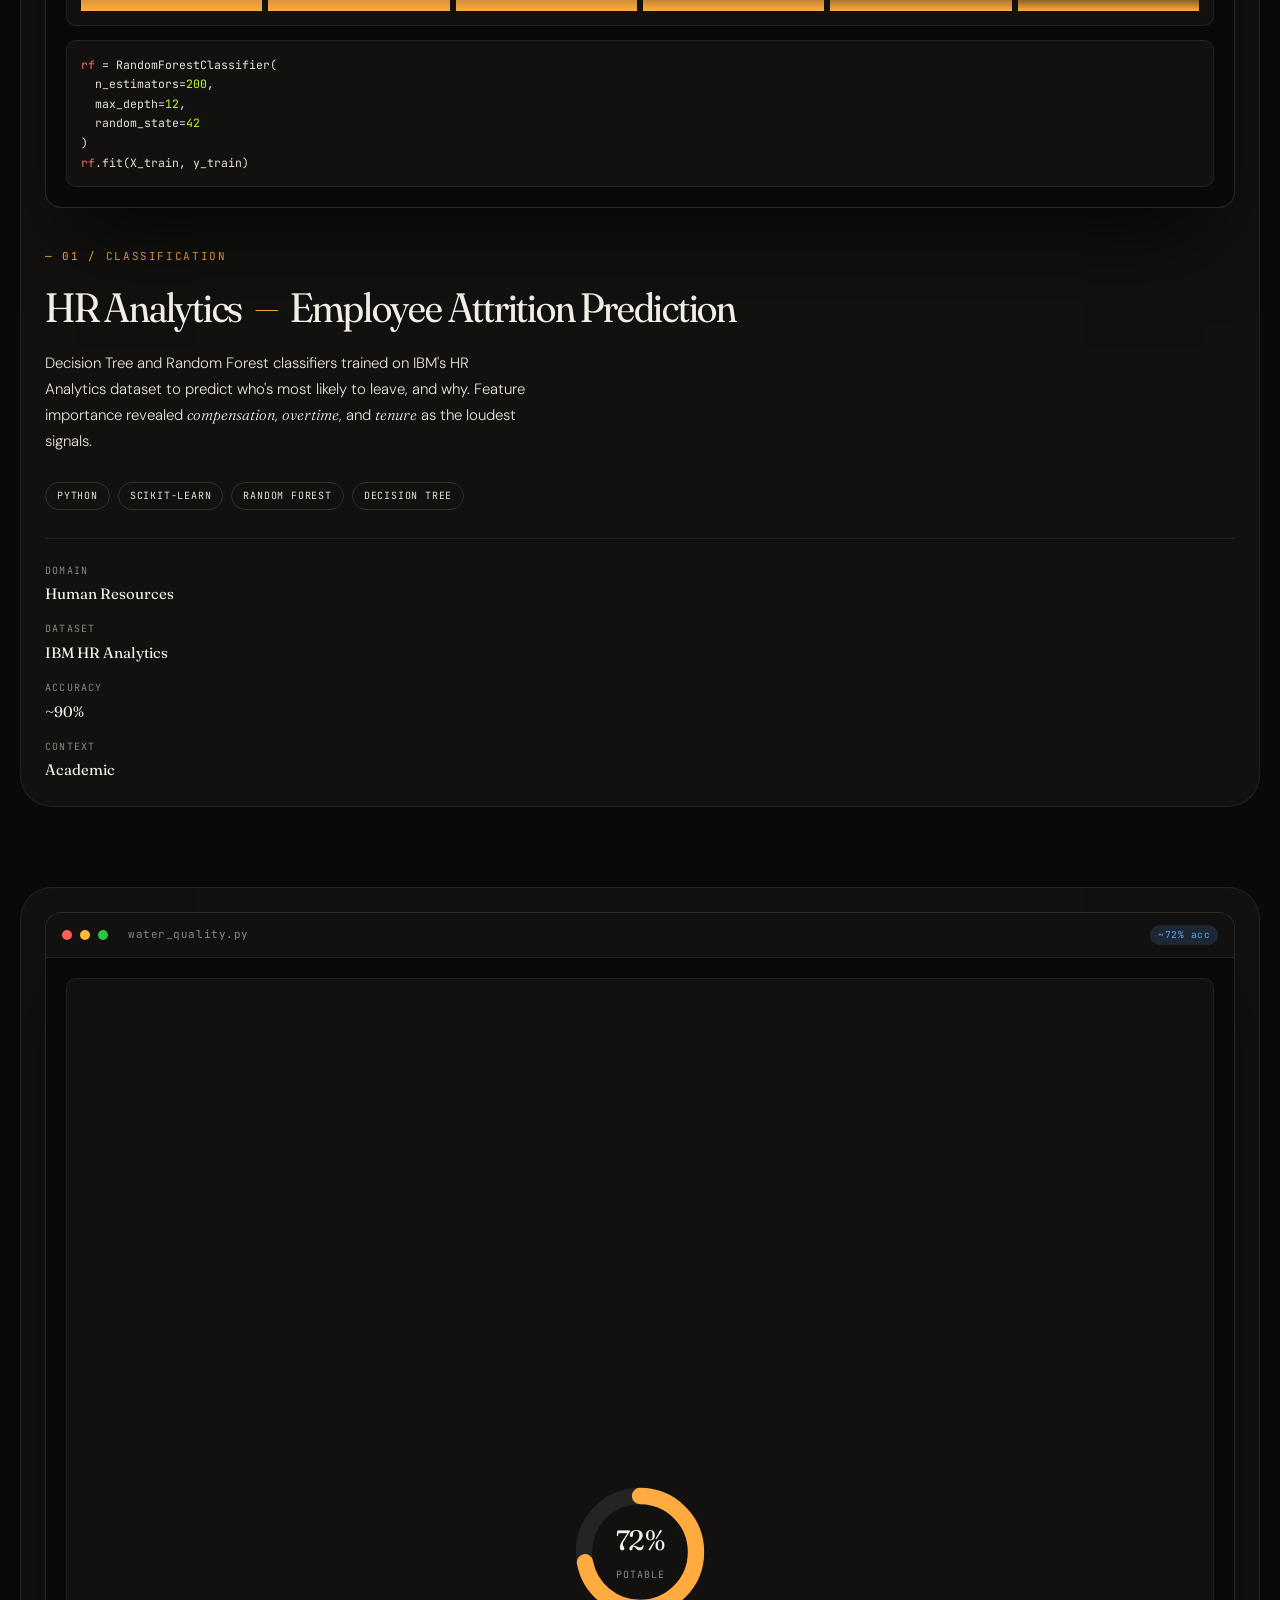
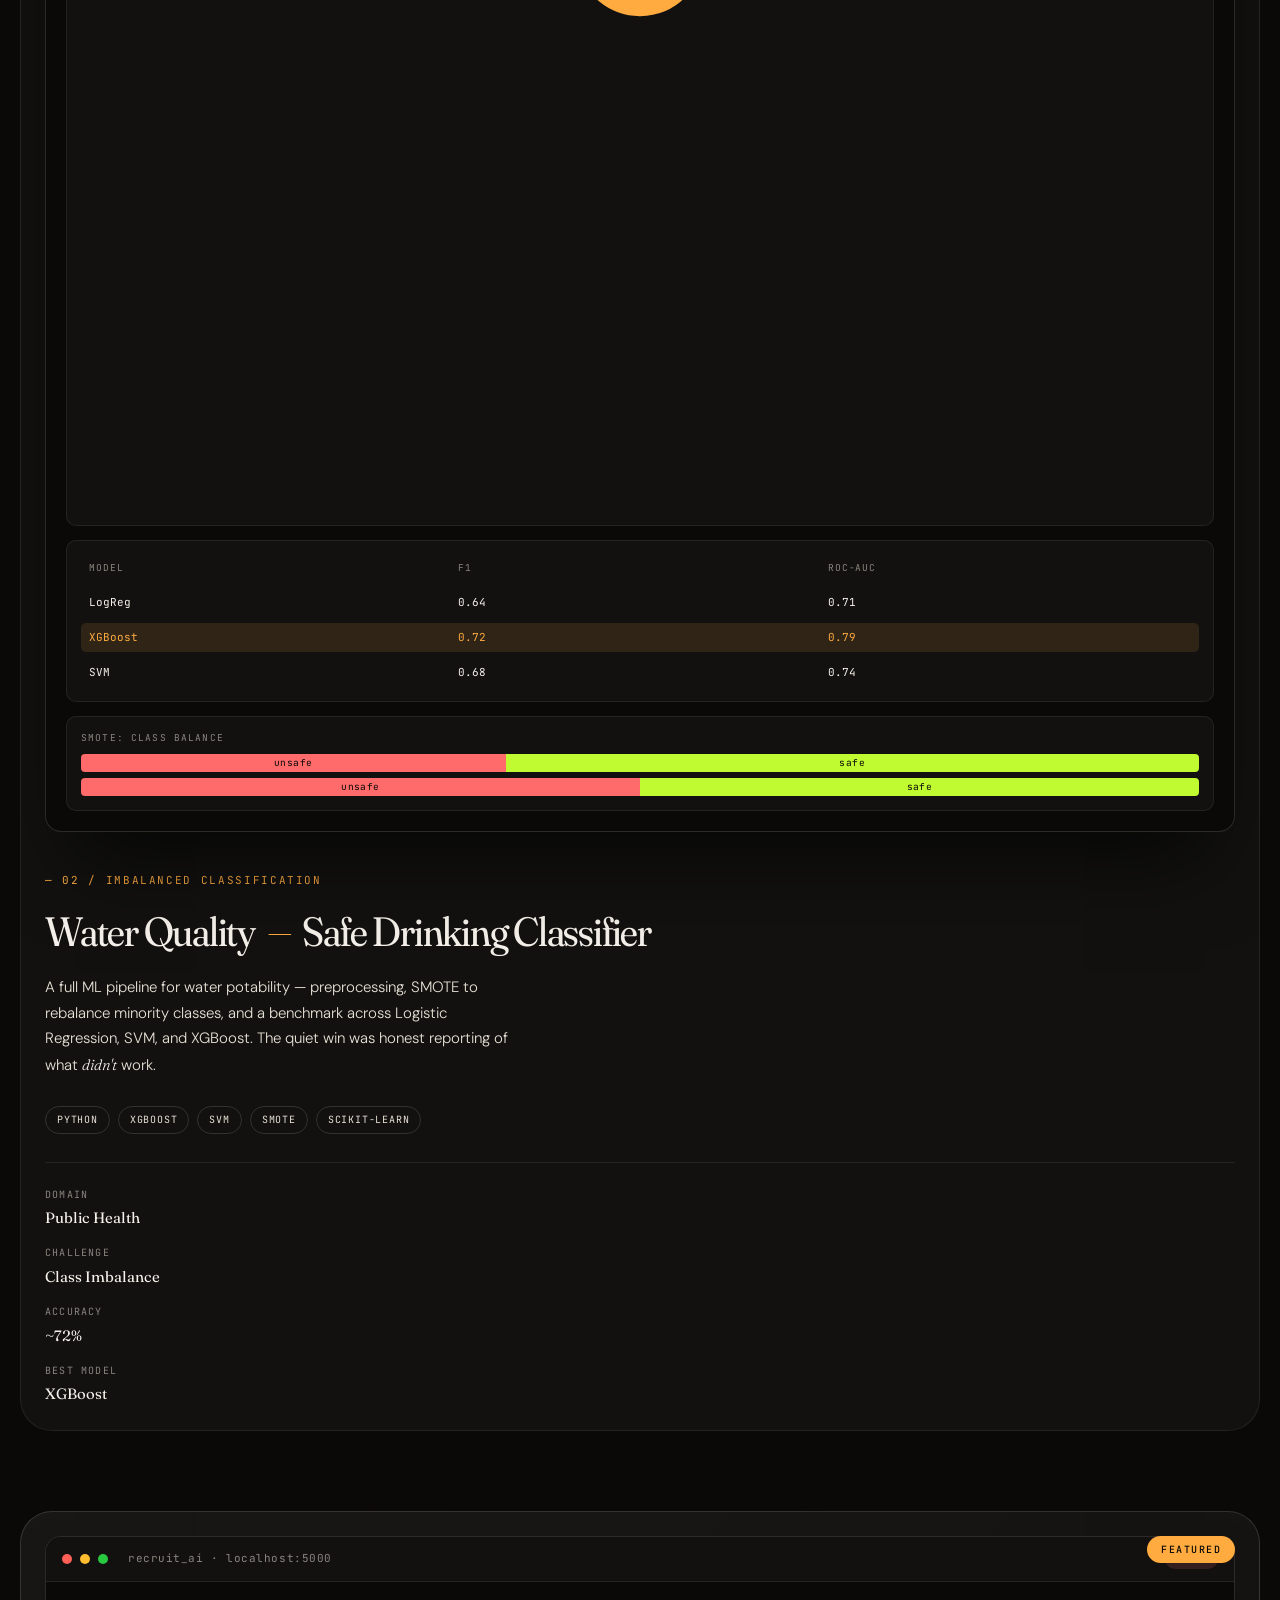
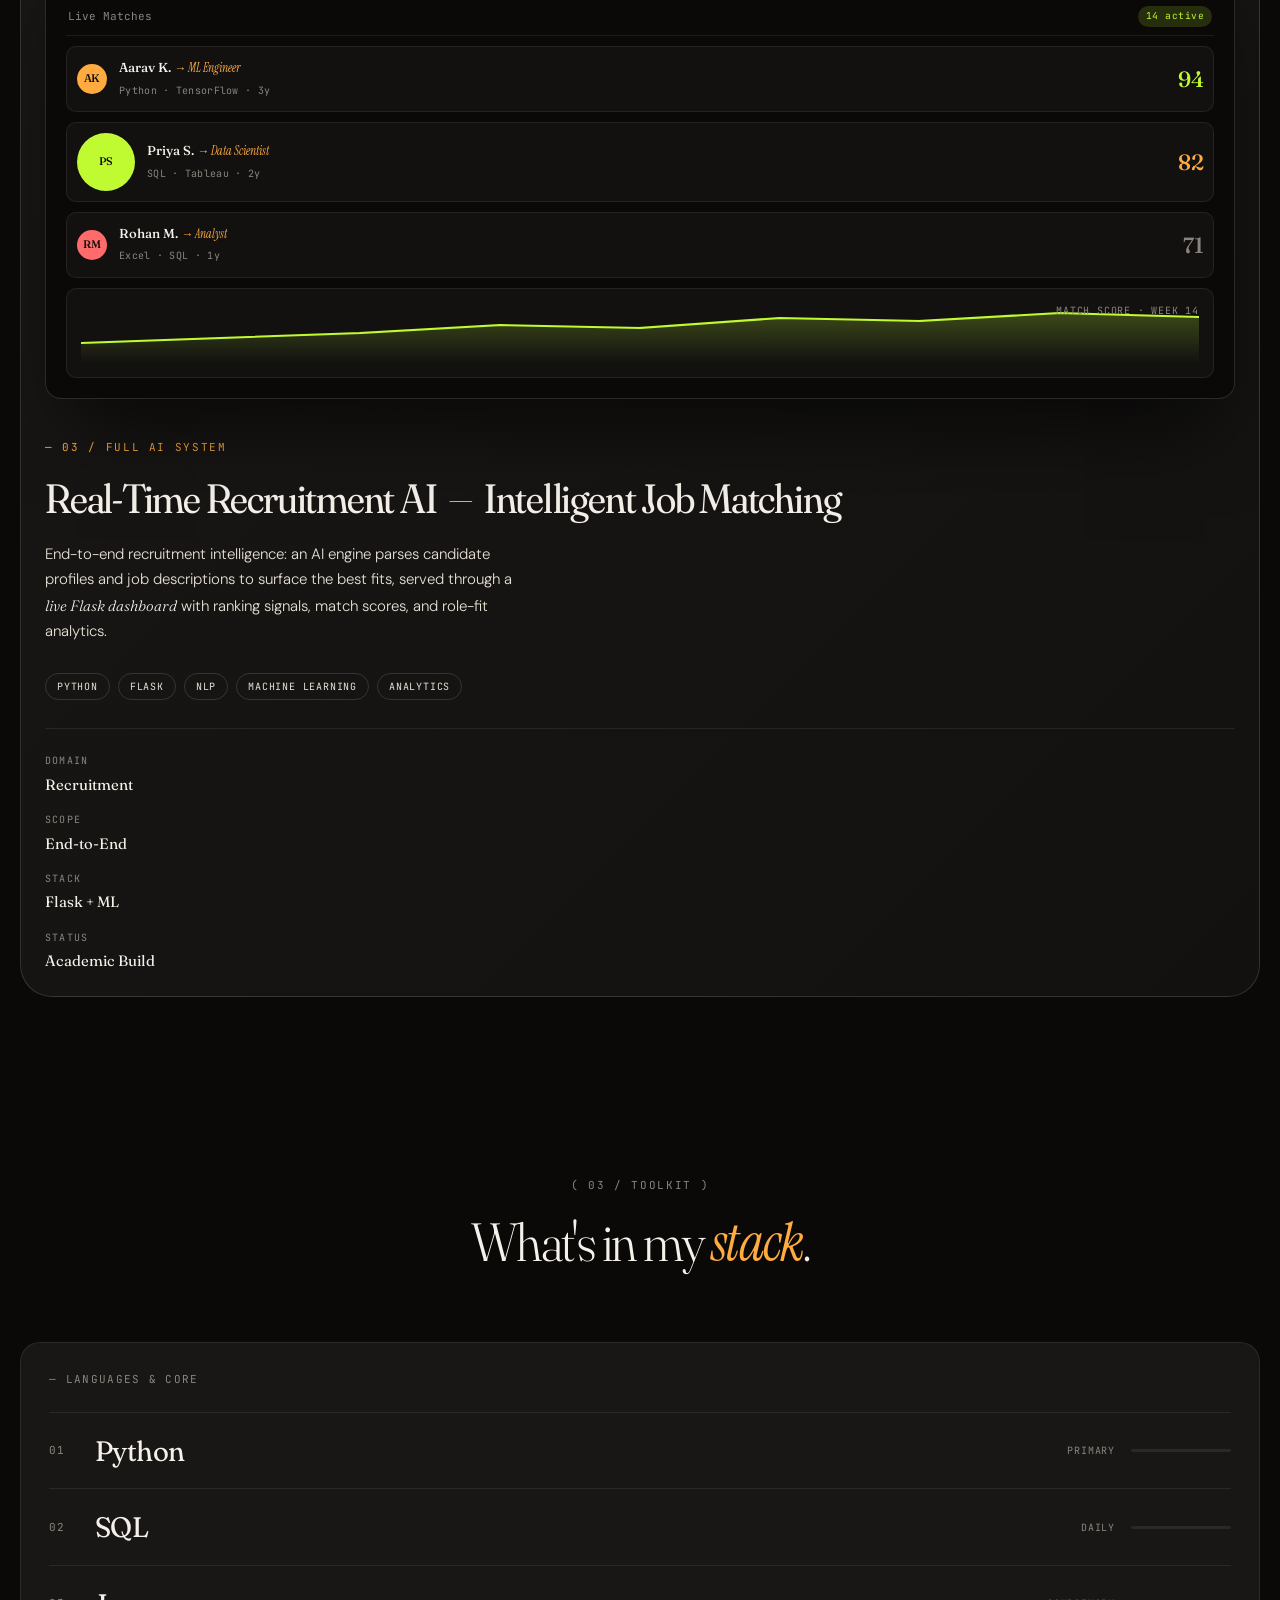
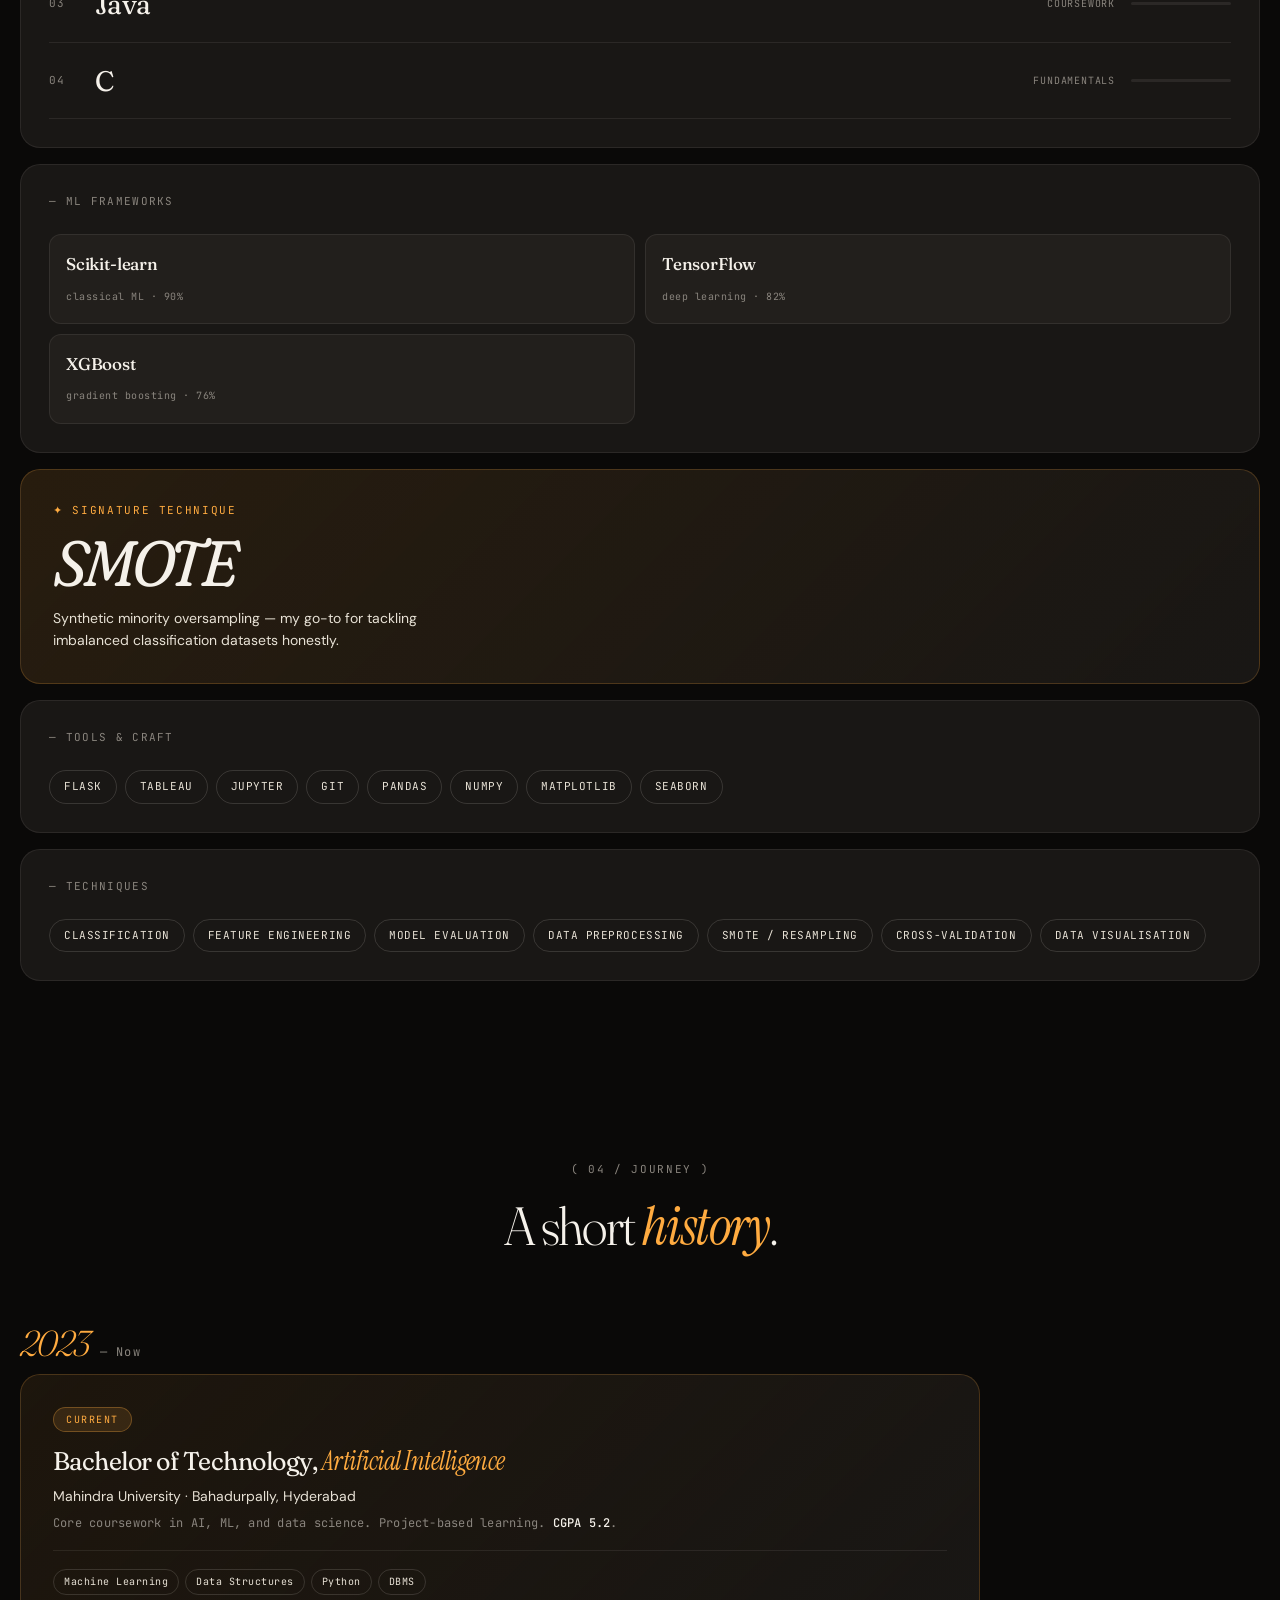
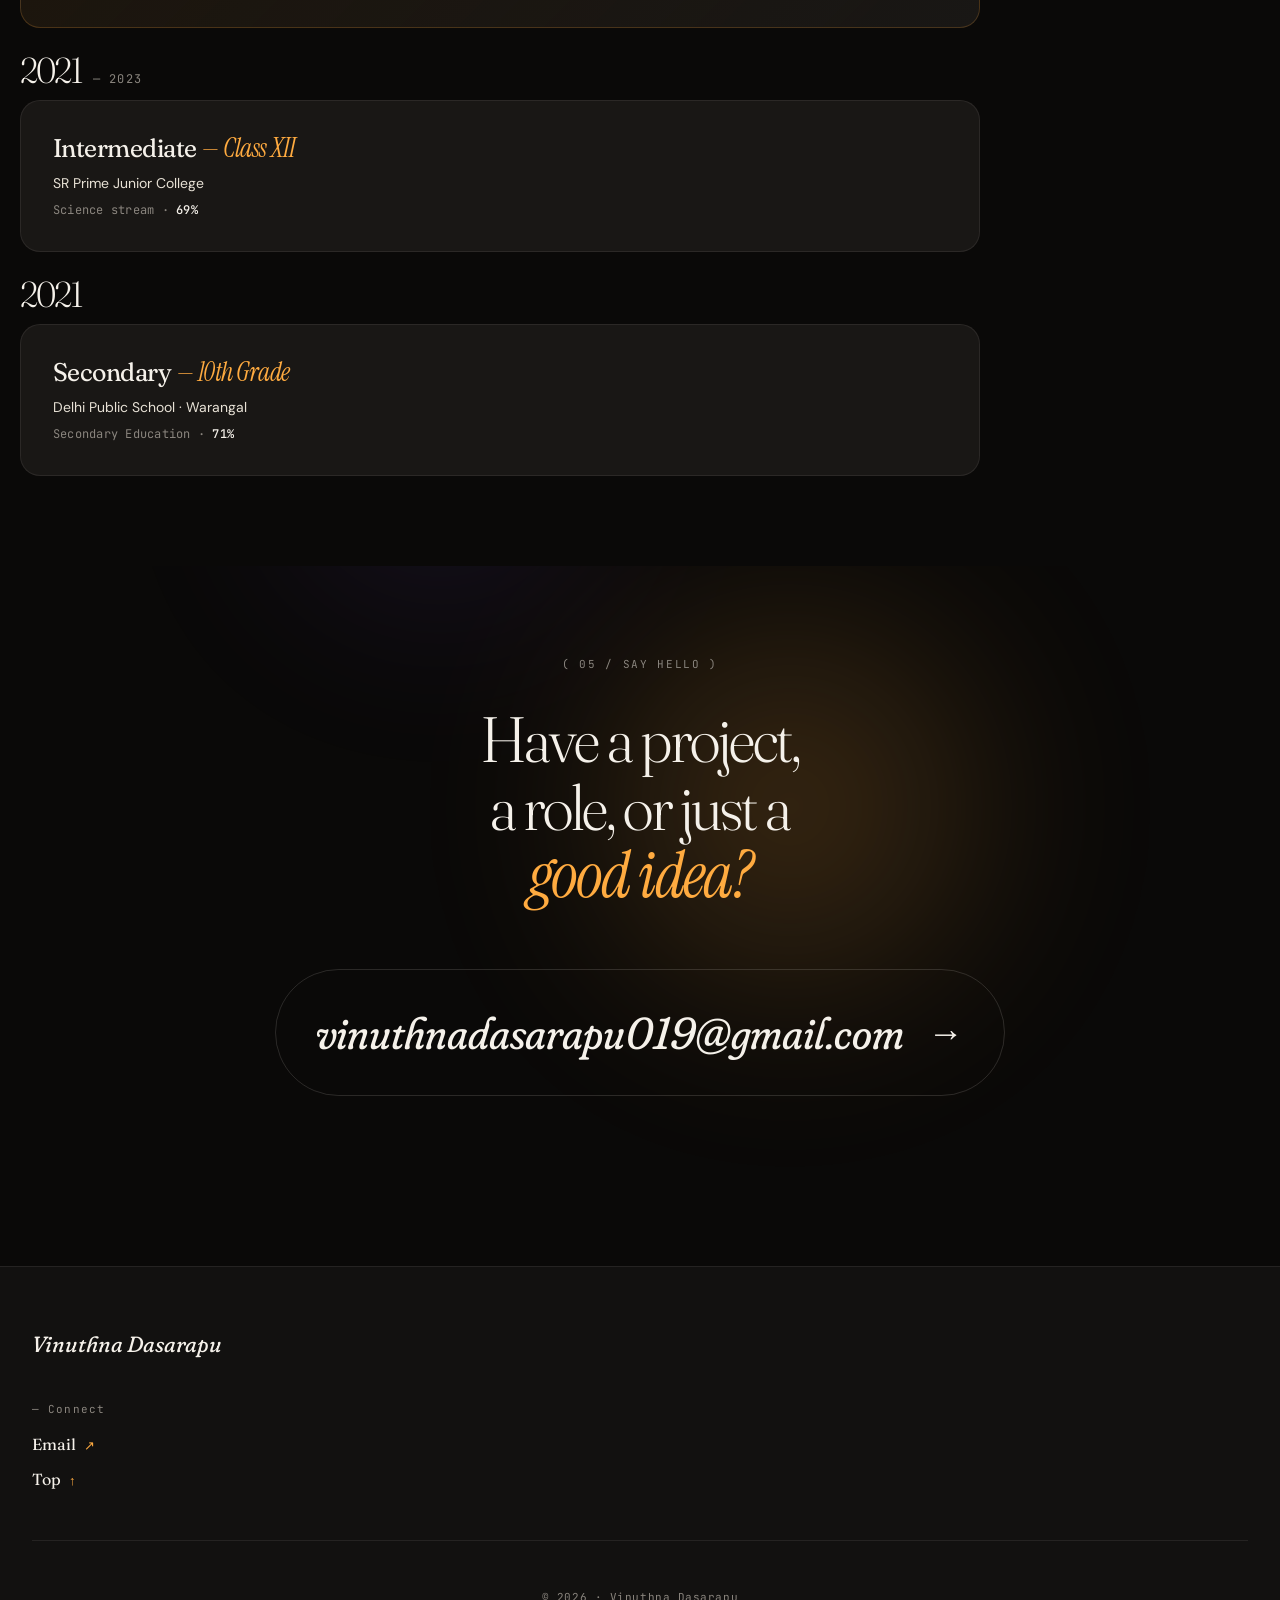
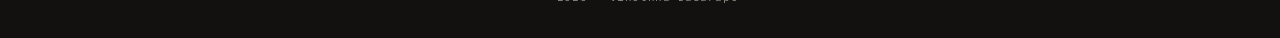
==== commit 799708ad: "Reposition Available for work badge and remove from nav" ====
--- a/index.html
+++ b/index.html
@@ -57,11 +57,6 @@
         <a href="#skills"><span>Skills</span></a>
         <a href="#journey"><span>Journey</span></a>
       </nav>
-      <a href="mailto:vinuthnadasarapu019@gmail.com" class="nav-cta">
-        <span class="ncta-dot"></span>
-        <span>Available for work</span>
-        <span class="ncta-arrow">↗</span>
-      </a>
     </div>
   </header>
 
@@ -71,46 +66,74 @@
       <span>B.Tech · Artificial Intelligence</span>
     </div>
 
-    <div class="hero-stage">
-      <h1 class="hero-title">
-        <span class="ht-line"><span class="ht-word" data-word="VINUTHNA">VINUTHNA</span></span>
-        <span class="ht-line ht-line-2">
-          <span class="ht-word" data-word="DASARAPU">DASARAPU</span>
-          <em class="ht-italic">portfolio</em>
-        </span>
-      </h1>
-
-      <!-- Floating cards over the title -->
-      <div class="f-card fc-avatar">
-        <div class="fc-avatar-art">
-          <img src="profile.jpg" alt="Vinuthna Dasarapu photo" style="width:90px;height:90px;object-fit:cover;object-position:top;border-radius:50%;border:2px solid var(--accent);box-shadow:0 0 20px rgba(139,92,246,0.4);" />
-        </div>
-        <div class="fc-avatar-meta">
-          <strong>Vinuthna D.</strong>
-          <span>AI / ML Student</span>
-        </div>
-      </div>
-
-      <div class="f-card fc-status">
-        <span class="fc-s-label">Now</span>
-        <span class="fc-s-main">Building ML systems</span>
-        <div class="fc-s-meter">
-          <span></span><span></span><span></span><span></span><span></span>
-          <span class="on"></span><span class="on"></span><span class="on"></span>
-          <span class="on"></span><span class="on"></span>
-          <span class="on"></span><span class="on"></span>
-        </div>
-      </div>
-
-      <div class="f-card fc-metric">
-        <span class="fc-m-big">90<em>%</em></span>
-        <span class="fc-m-label">Best model<br/>accuracy</span>
-      </div>
-
-      <div class="f-card fc-tag">
-        <span class="fc-t-tag">Badminton</span>
-        <span class="fc-t-tag">Mahindra Univ.</span>
-        <span class="fc-t-tag">Machine Learning</span>
+    <div class="hero-split">
+      <!-- LEFT: Big title + floating stats -->
+      <div class="hero-left">
+        <div class="hero-stage">
+          <h1 class="hero-title">
+            <span class="ht-line"><span class="ht-word" data-word="VINUTHNA">VINUTHNA</span></span>
+            <span class="ht-line ht-line-2">
+              <span class="ht-word" data-word="DASARAPU">DASARAPU</span>
+              <em class="ht-italic">portfolio</em>
+            </span>
+          </h1>
+
+          <div class="f-card fc-status">
+            <span class="fc-s-label">Now</span>
+            <span class="fc-s-main">Building ML systems</span>
+            <div class="fc-s-meter">
+              <span></span><span></span><span></span><span></span><span></span>
+              <span class="on"></span><span class="on"></span><span class="on"></span>
+              <span class="on"></span><span class="on"></span>
+              <span class="on"></span><span class="on"></span>
+            </div>
+          </div>
+
+          <div class="f-card fc-metric">
+            <span class="fc-m-big">90<em>%</em></span>
+            <span class="fc-m-label">Best model<br/>accuracy</span>
+          </div>
+
+          <div class="f-card fc-tag">
+            <span class="fc-t-tag">Badminton</span>
+            <span class="fc-t-tag">Mahindra Univ.</span>
+            <span class="fc-t-tag">Machine Learning</span>
+          </div>
+        </div>
+      </div>
+
+      <!-- RIGHT: Large profile identity card -->
+      <div class="hero-right">
+        <div class="profile-id-card">
+          <div class="pic-photo">
+            <img src="profile.jpg" alt="Vinuthna Dasarapu" />
+          </div>
+          <div class="pic-info">
+            <div class="pic-badge-wrapper">
+              <div class="pic-badge">
+                <span class="pic-dot"></span>
+                <span>Available for work</span>
+              </div>
+            </div>
+            <h2 class="pic-name">Vinuthna Dasarapu</h2>
+            <p class="pic-role">Artificial Intelligence Student<br/><em>@ Mahindra University</em></p>
+            <div class="pic-divider"></div>
+            <div class="pic-details">
+              <div class="pic-detail-row">
+                <span class="pic-icon">✉</span>
+                <span>vinuthnadasarapu019@gmail.com</span>
+              </div>
+              <div class="pic-detail-row">
+                <span class="pic-icon">📍</span>
+                <span>Hyderabad, India</span>
+              </div>
+              <div class="pic-detail-row">
+                <span class="pic-icon">🎓</span>
+                <span>B.Tech AI · 2023–Present</span>
+              </div>
+            </div>
+          </div>
+        </div>
       </div>
     </div>
 
--- a/styles.css
+++ b/styles.css
@@ -366,6 +366,174 @@
   text-align: center;
   position: relative;
 }
+
+/* Two-column split */
+.hero-split {
+  display: grid;
+  grid-template-columns: 1fr 420px;
+  gap: 48px;
+  width: 100%;
+  align-items: center;
+  margin-bottom: 60px;
+}
+.hero-left {
+  display: flex;
+  align-items: center;
+  justify-content: center;
+}
+.hero-right {
+  display: flex;
+  align-items: center;
+  justify-content: center;
+}
+
+/* ─── PROFILE ID CARD ─── */
+.profile-id-card {
+  width: 100%;
+  background: rgba(22, 20, 18, 0.9);
+  border: 1px solid rgba(255, 171, 64, 0.3);
+  border-radius: 24px;
+  overflow: hidden;
+  backdrop-filter: blur(20px);
+  box-shadow:
+    0 0 0 1px rgba(255,171,64,0.08),
+    0 40px 80px -20px rgba(0,0,0,0.7),
+    0 0 60px rgba(255,171,64,0.08);
+  transition: transform 0.4s cubic-bezier(0.2,0.8,0.2,1), box-shadow 0.4s;
+  animation: card-pop 0.9s cubic-bezier(0.2,0.8,0.2,1) 2s both;
+}
+.profile-id-card:hover {
+  transform: translateY(-6px);
+  box-shadow:
+    0 0 0 1px rgba(255,171,64,0.25),
+    0 50px 100px -20px rgba(0,0,0,0.8),
+    0 0 80px rgba(255,171,64,0.15);
+}
+
+/* Photo */
+.pic-photo {
+  width: 100%;
+  height: 340px;
+  overflow: hidden;
+  position: relative;
+}
+.pic-photo img {
+  width: 100%;
+  height: 100%;
+  object-fit: cover;
+  object-position: top center;
+  display: block;
+  transition: transform 0.6s cubic-bezier(0.2,0.8,0.2,1);
+}
+.profile-id-card:hover .pic-photo img {
+  transform: scale(1.04);
+}
+.pic-photo::after {
+  content: '';
+  position: absolute;
+  bottom: 0; left: 0; right: 0;
+  height: 60px;
+  background: linear-gradient(to top, rgba(22,20,18,0.9), transparent);
+}
+
+/* Info section */
+.pic-info {
+  padding: 0 24px 24px;
+}
+
+/* Available badge */
+.pic-badge-wrapper {
+  display: flex;
+  justify-content: center;
+  margin-top: -18px; /* Overlap the photo slightly */
+  margin-bottom: 20px;
+  position: relative;
+  z-index: 10;
+}
+.pic-badge {
+  display: inline-flex;
+  align-items: center;
+  gap: 7px;
+  font-family: var(--font-m);
+  font-size: 10px;
+  letter-spacing: 0.12em;
+  text-transform: uppercase;
+  color: var(--cream-2);
+  background: var(--bg-1);
+  border: 1px solid rgba(34,197,94,0.4);
+  border-radius: 100px;
+  padding: 6px 14px;
+  box-shadow: 0 4px 12px rgba(0,0,0,0.5);
+}
+.pic-dot {
+  width: 6px; height: 6px;
+  border-radius: 50%;
+  background: #22c55e;
+  box-shadow: 0 0 8px #22c55e;
+  animation: pulse 2s ease-in-out infinite;
+  flex-shrink: 0;
+}
+
+/* Name */
+.pic-name {
+  font-family: var(--font-d);
+  font-size: clamp(1.4rem, 2.5vw, 1.9rem);
+  font-weight: 500;
+  letter-spacing: -0.03em;
+  color: var(--cream);
+  line-height: 1.1;
+  margin-bottom: 8px;
+  font-variation-settings: "opsz" 72, "SOFT" 50;
+  text-align: left;
+}
+
+/* Role */
+.pic-role {
+  font-family: var(--font-b);
+  font-size: 13px;
+  color: var(--accent);
+  line-height: 1.45;
+  margin-bottom: 0;
+  font-weight: 400;
+  text-align: left;
+}
+.pic-role em {
+  font-style: normal;
+  color: var(--muted);
+  font-size: 12px;
+}
+
+/* Divider */
+.pic-divider {
+  height: 1px;
+  background: var(--line);
+  margin: 16px 0;
+}
+
+/* Details */
+.pic-details {
+  display: flex;
+  flex-direction: column;
+  gap: 9px;
+}
+.pic-detail-row {
+  display: flex;
+  align-items: center;
+  gap: 10px;
+  font-family: var(--font-m);
+  font-size: 11px;
+  color: var(--cream-2);
+  letter-spacing: 0.02em;
+  text-align: left;
+}
+.pic-icon {
+  font-size: 13px;
+  width: 20px;
+  text-align: center;
+  flex-shrink: 0;
+  opacity: 0.8;
+}
+
 .hero-top-line {
   display: flex; justify-content: space-between;
   width: 100%;
@@ -1788,8 +1956,8 @@
 .reveal.visible { opacity: 1; transform: none; }
 
 /* ═════════ RESPONSIVE ═════════ */
-@media (max-width: 1100px) {
   .b-lede { grid-column: span 12; grid-row: auto; }
+  .b-photo { grid-column: span 12; grid-row: auto; min-height: 300px; }
   .b-id, .b-quote { grid-column: span 6; }
   .b-count { grid-column: span 6; }
   .b-count.alt { grid-column: span 6; }
@@ -1799,15 +1967,31 @@
   .proj-layout, .proj-layout.reverse { grid-template-columns: 1fr; gap: 40px; }
   .proj-layout.reverse .proj-visual { order: -1; }
   .fc-metric, .fc-tag { display: none; }
-}
-@media (max-width: 760px) {
+  /* Collapse hero split to single column on medium screens */
+  .hero-split { grid-template-columns: 1fr; gap: 36px; }
+  .hero-right { order: -1; }
+  .profile-id-card { display: flex; flex-direction: row; align-items: stretch; border-radius: 20px; }
+  .pic-photo { width: 200px; height: auto; flex-shrink: 0; border-radius: 0; }
+  .pic-info { padding: 20px; }
+}
   .hero { padding: 120px 20px 40px; }
   .hero-top-line { flex-direction: column; gap: 4px; font-size: 10px; }
   .hero-foot { grid-template-columns: 1fr; gap: 32px; }
-  .fc-avatar, .fc-status { display: none; }
+  /* On mobile: show profile card stacked, hide only fc-status */
+  .fc-status { display: none; }
+  /* Stack hero-split vertically on mobile */
+  .hero-split { grid-template-columns: 1fr; gap: 28px; }
+  .hero-right { order: -1; }
+  /* Profile card vertical on mobile */
+  .profile-id-card { display: flex; flex-direction: column; }
+  .pic-photo { width: 100%; height: 280px; }
+  .pic-info { padding: 18px; }
+  .pic-name { font-size: 1.5rem; }
+  /* About bento */
   .about, .work, .skills, .journey, .contact { padding: 90px 20px; }
   .proj { padding: 24px; }
   .b-id, .b-quote, .b-count, .b-count.alt { grid-column: span 12; }
+  .b-photo { grid-column: span 12; min-height: 260px; }
   .b-ml-cards { grid-template-columns: 1fr; }
   .sb-ml-cards { grid-template-columns: 1fr 1fr; }
   .c-row { grid-template-columns: 1fr 1fr; }
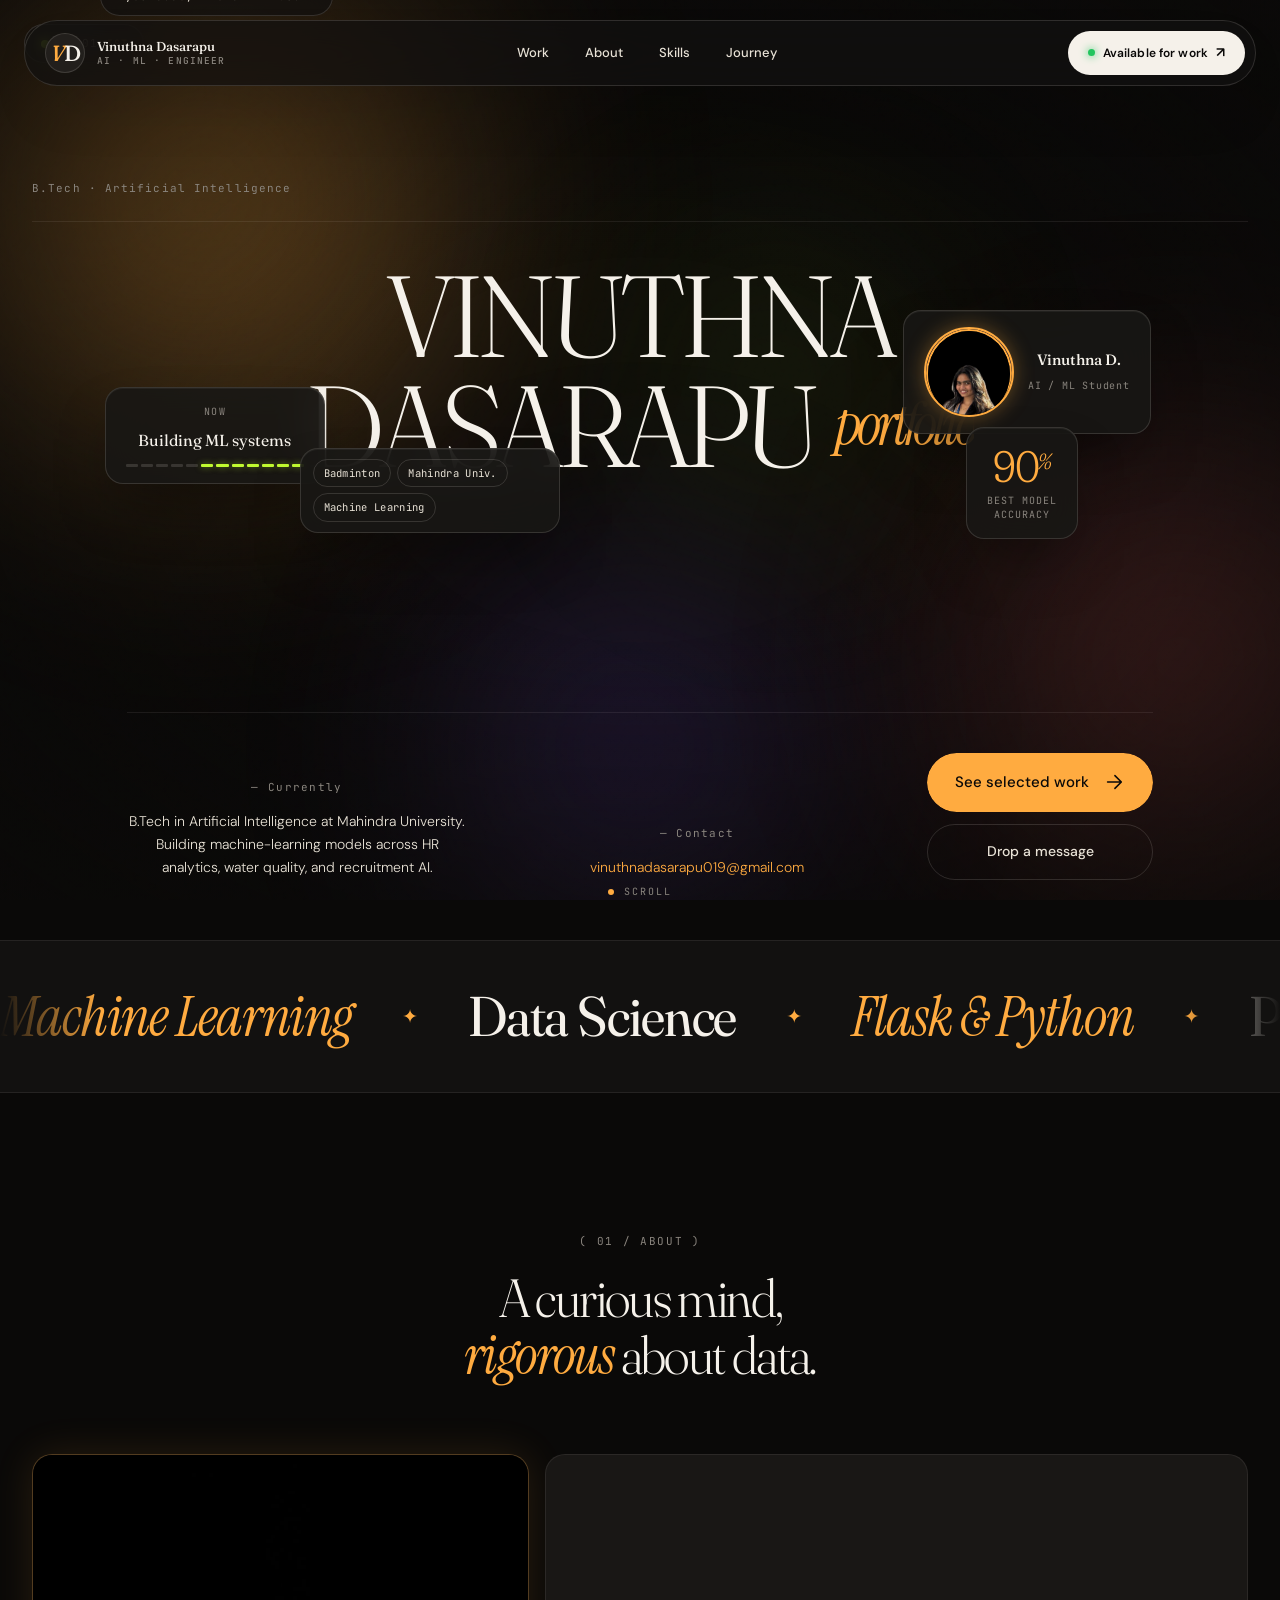
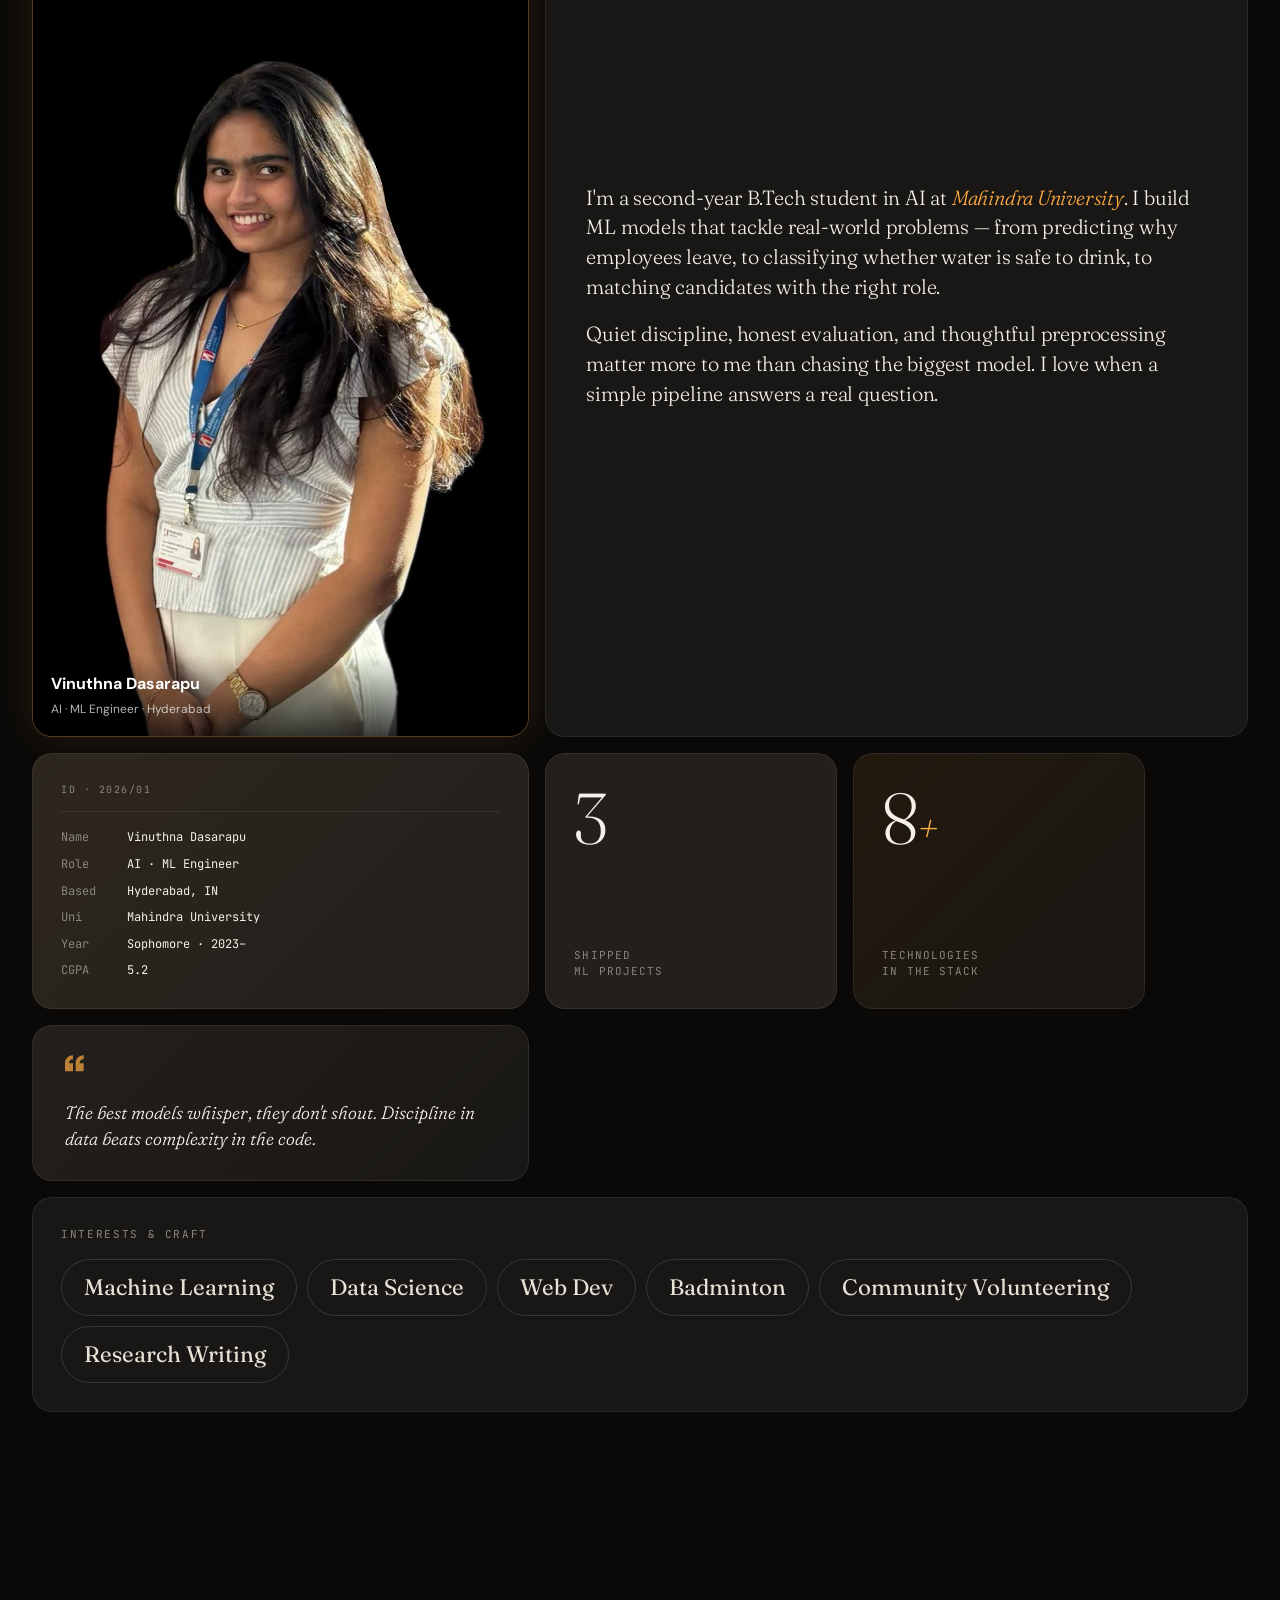
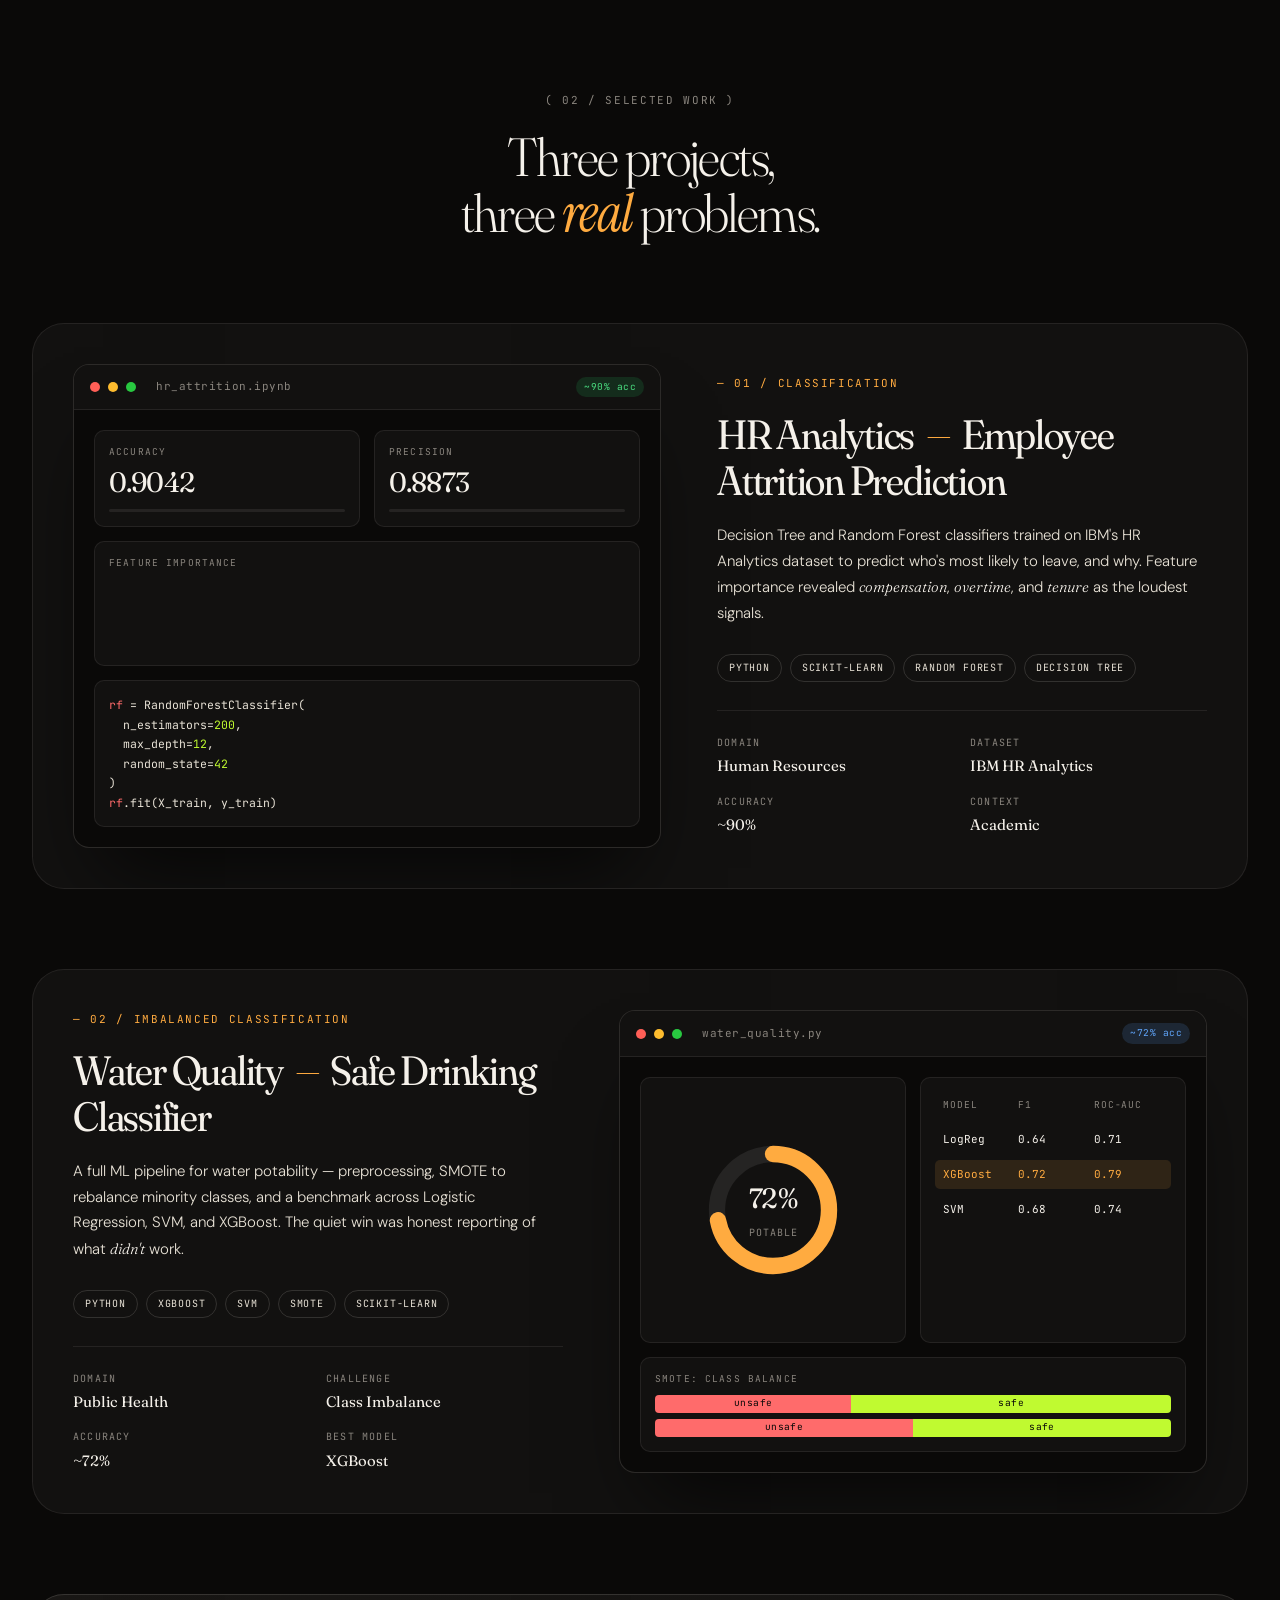
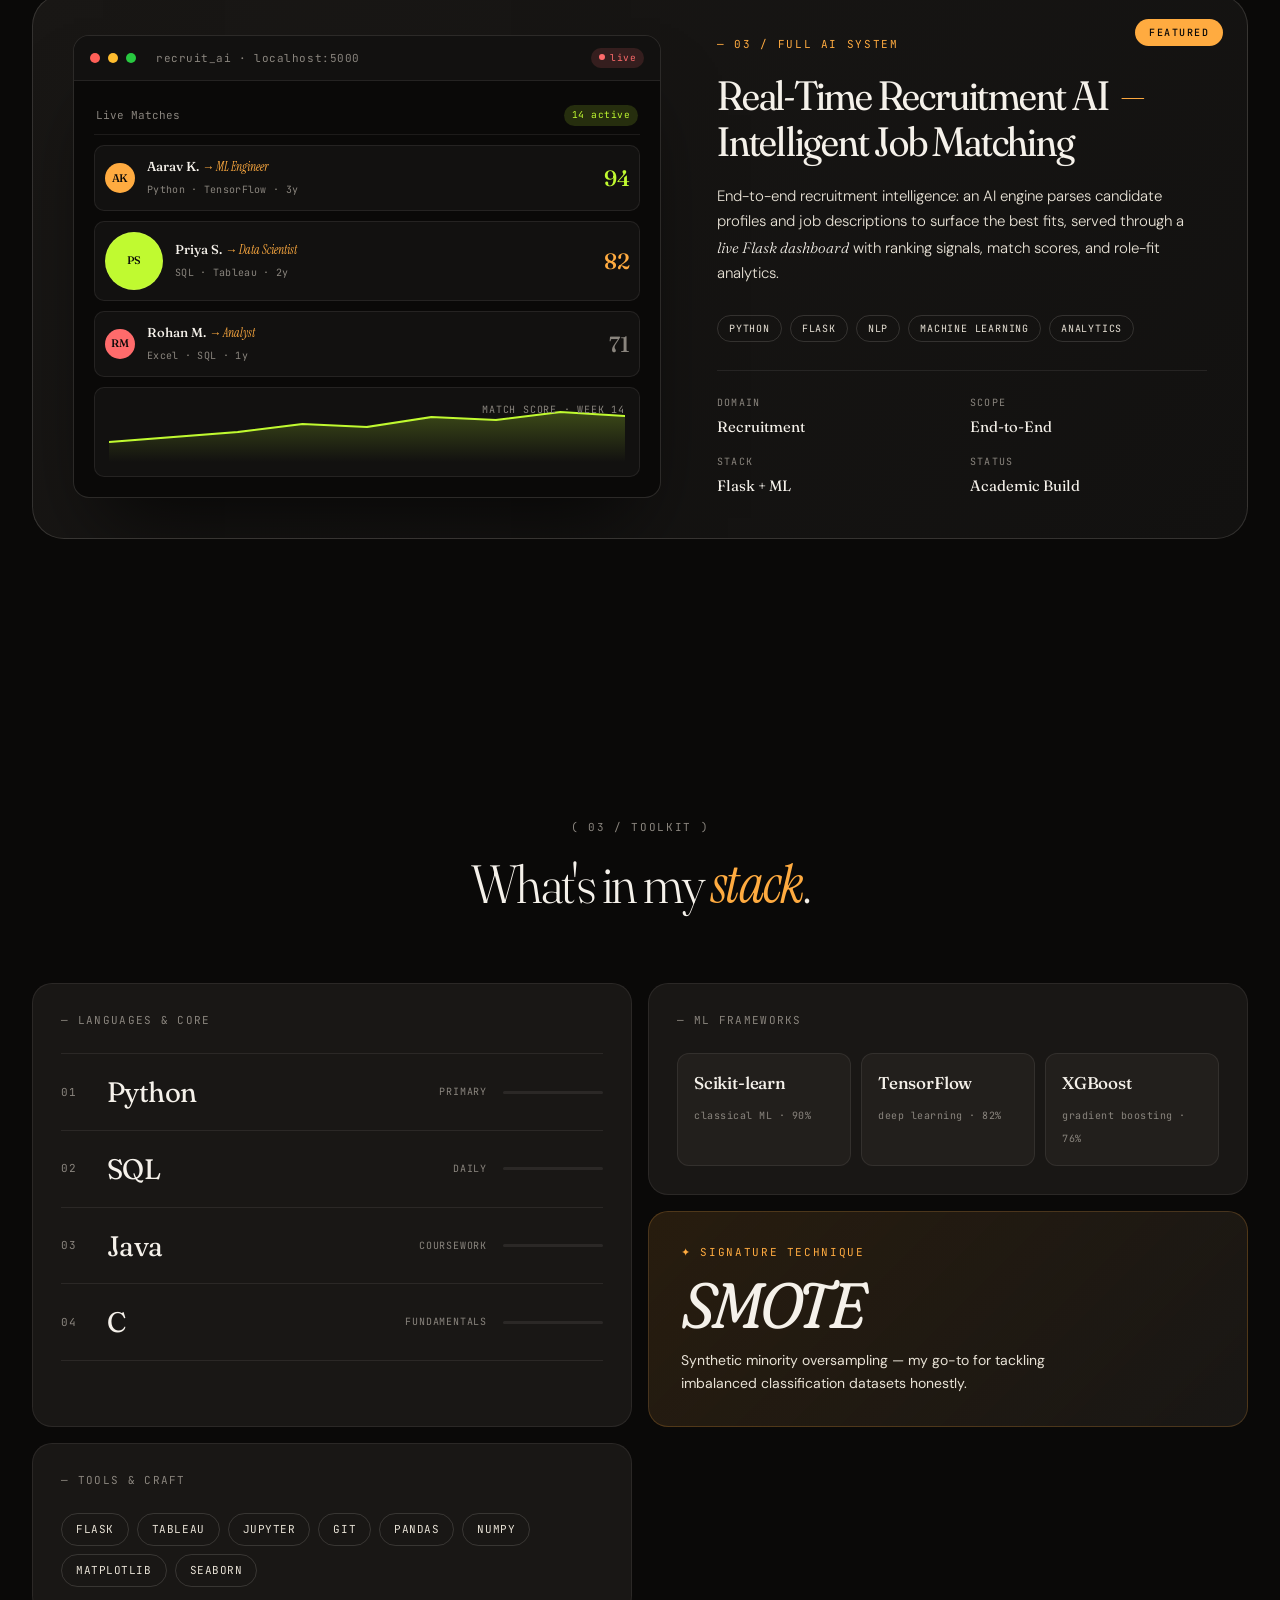
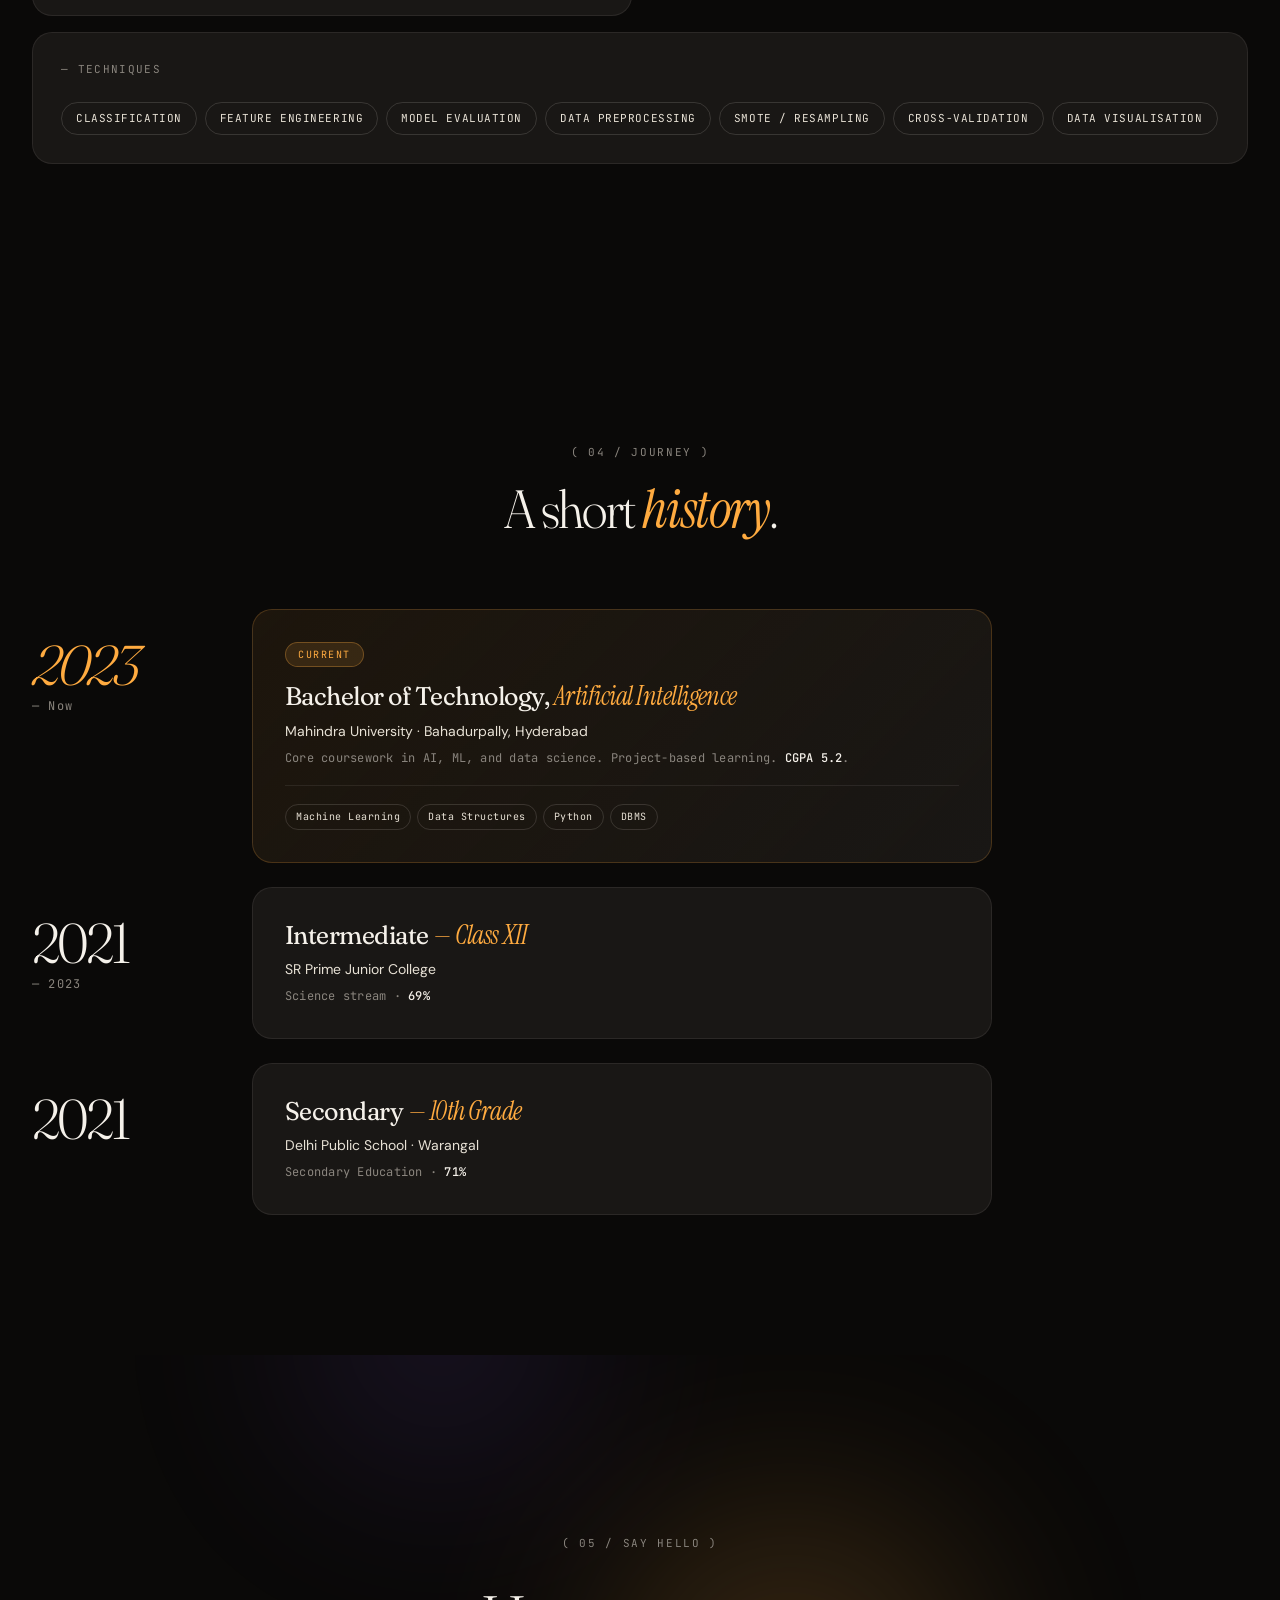
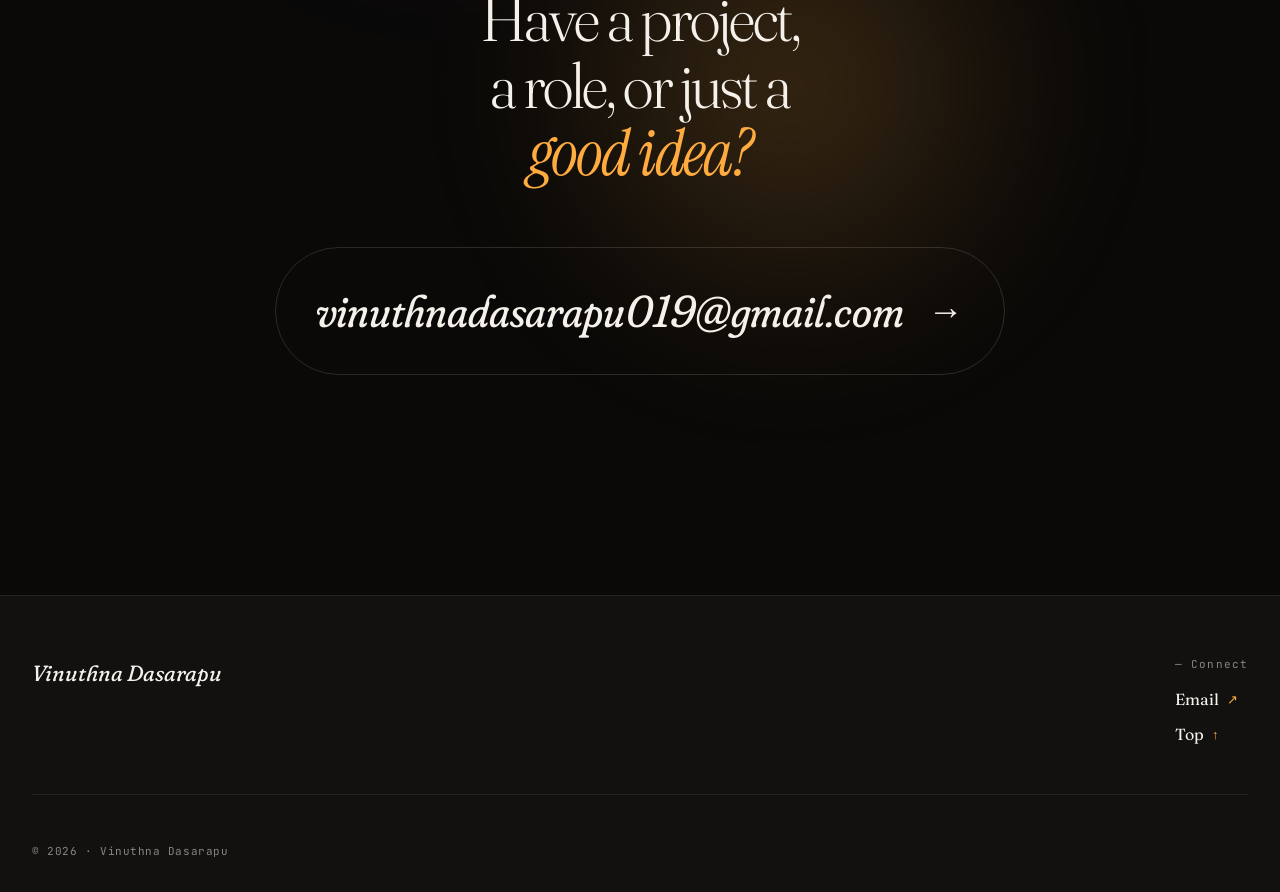
==== commit 4628d6d2: "Update portfolio with profile photo and layout improvements" ====
--- a/index.html
+++ b/index.html
@@ -57,6 +57,11 @@
         <a href="#skills"><span>Skills</span></a>
         <a href="#journey"><span>Journey</span></a>
       </nav>
+      <a href="mailto:vinuthnadasarapu019@gmail.com" class="nav-cta">
+        <span class="ncta-dot"></span>
+        <span>Available for work</span>
+        <span class="ncta-arrow">↗</span>
+      </a>
     </div>
   </header>
 
@@ -66,74 +71,46 @@
       <span>B.Tech · Artificial Intelligence</span>
     </div>
 
-    <div class="hero-split">
-      <!-- LEFT: Big title + floating stats -->
-      <div class="hero-left">
-        <div class="hero-stage">
-          <h1 class="hero-title">
-            <span class="ht-line"><span class="ht-word" data-word="VINUTHNA">VINUTHNA</span></span>
-            <span class="ht-line ht-line-2">
-              <span class="ht-word" data-word="DASARAPU">DASARAPU</span>
-              <em class="ht-italic">portfolio</em>
-            </span>
-          </h1>
-
-          <div class="f-card fc-status">
-            <span class="fc-s-label">Now</span>
-            <span class="fc-s-main">Building ML systems</span>
-            <div class="fc-s-meter">
-              <span></span><span></span><span></span><span></span><span></span>
-              <span class="on"></span><span class="on"></span><span class="on"></span>
-              <span class="on"></span><span class="on"></span>
-              <span class="on"></span><span class="on"></span>
-            </div>
-          </div>
-
-          <div class="f-card fc-metric">
-            <span class="fc-m-big">90<em>%</em></span>
-            <span class="fc-m-label">Best model<br/>accuracy</span>
-          </div>
-
-          <div class="f-card fc-tag">
-            <span class="fc-t-tag">Badminton</span>
-            <span class="fc-t-tag">Mahindra Univ.</span>
-            <span class="fc-t-tag">Machine Learning</span>
-          </div>
-        </div>
-      </div>
-
-      <!-- RIGHT: Large profile identity card -->
-      <div class="hero-right">
-        <div class="profile-id-card">
-          <div class="pic-photo">
-            <img src="profile.jpg" alt="Vinuthna Dasarapu" />
-          </div>
-          <div class="pic-info">
-            <div class="pic-badge-wrapper">
-              <div class="pic-badge">
-                <span class="pic-dot"></span>
-                <span>Available for work</span>
-              </div>
-            </div>
-            <h2 class="pic-name">Vinuthna Dasarapu</h2>
-            <p class="pic-role">Artificial Intelligence Student<br/><em>@ Mahindra University</em></p>
-            <div class="pic-divider"></div>
-            <div class="pic-details">
-              <div class="pic-detail-row">
-                <span class="pic-icon">✉</span>
-                <span>vinuthnadasarapu019@gmail.com</span>
-              </div>
-              <div class="pic-detail-row">
-                <span class="pic-icon">📍</span>
-                <span>Hyderabad, India</span>
-              </div>
-              <div class="pic-detail-row">
-                <span class="pic-icon">🎓</span>
-                <span>B.Tech AI · 2023–Present</span>
-              </div>
-            </div>
-          </div>
-        </div>
+    <div class="hero-stage">
+      <h1 class="hero-title">
+        <span class="ht-line"><span class="ht-word" data-word="VINUTHNA">VINUTHNA</span></span>
+        <span class="ht-line ht-line-2">
+          <span class="ht-word" data-word="DASARAPU">DASARAPU</span>
+          <em class="ht-italic">portfolio</em>
+        </span>
+      </h1>
+
+      <!-- Floating cards over the title -->
+      <div class="f-card fc-avatar">
+        <div class="fc-avatar-art">
+          <img src="profile.jpg" alt="Vinuthna Dasarapu photo" style="width:90px;height:90px;object-fit:cover;object-position:top;border-radius:50%;border:2px solid var(--accent);box-shadow:0 0 20px rgba(139,92,246,0.4);" />
+        </div>
+        <div class="fc-avatar-meta">
+          <strong>Vinuthna D.</strong>
+          <span>AI / ML Student</span>
+        </div>
+      </div>
+
+      <div class="f-card fc-status">
+        <span class="fc-s-label">Now</span>
+        <span class="fc-s-main">Building ML systems</span>
+        <div class="fc-s-meter">
+          <span></span><span></span><span></span><span></span><span></span>
+          <span class="on"></span><span class="on"></span><span class="on"></span>
+          <span class="on"></span><span class="on"></span>
+          <span class="on"></span><span class="on"></span>
+        </div>
+      </div>
+
+      <div class="f-card fc-metric">
+        <span class="fc-m-big">90<em>%</em></span>
+        <span class="fc-m-label">Best model<br/>accuracy</span>
+      </div>
+
+      <div class="f-card fc-tag">
+        <span class="fc-t-tag">Badminton</span>
+        <span class="fc-t-tag">Mahindra Univ.</span>
+        <span class="fc-t-tag">Machine Learning</span>
       </div>
     </div>
 
--- a/styles.css
+++ b/styles.css
@@ -366,174 +366,6 @@
   text-align: center;
   position: relative;
 }
-
-/* Two-column split */
-.hero-split {
-  display: grid;
-  grid-template-columns: 1fr 420px;
-  gap: 48px;
-  width: 100%;
-  align-items: center;
-  margin-bottom: 60px;
-}
-.hero-left {
-  display: flex;
-  align-items: center;
-  justify-content: center;
-}
-.hero-right {
-  display: flex;
-  align-items: center;
-  justify-content: center;
-}
-
-/* ─── PROFILE ID CARD ─── */
-.profile-id-card {
-  width: 100%;
-  background: rgba(22, 20, 18, 0.9);
-  border: 1px solid rgba(255, 171, 64, 0.3);
-  border-radius: 24px;
-  overflow: hidden;
-  backdrop-filter: blur(20px);
-  box-shadow:
-    0 0 0 1px rgba(255,171,64,0.08),
-    0 40px 80px -20px rgba(0,0,0,0.7),
-    0 0 60px rgba(255,171,64,0.08);
-  transition: transform 0.4s cubic-bezier(0.2,0.8,0.2,1), box-shadow 0.4s;
-  animation: card-pop 0.9s cubic-bezier(0.2,0.8,0.2,1) 2s both;
-}
-.profile-id-card:hover {
-  transform: translateY(-6px);
-  box-shadow:
-    0 0 0 1px rgba(255,171,64,0.25),
-    0 50px 100px -20px rgba(0,0,0,0.8),
-    0 0 80px rgba(255,171,64,0.15);
-}
-
-/* Photo */
-.pic-photo {
-  width: 100%;
-  height: 340px;
-  overflow: hidden;
-  position: relative;
-}
-.pic-photo img {
-  width: 100%;
-  height: 100%;
-  object-fit: cover;
-  object-position: top center;
-  display: block;
-  transition: transform 0.6s cubic-bezier(0.2,0.8,0.2,1);
-}
-.profile-id-card:hover .pic-photo img {
-  transform: scale(1.04);
-}
-.pic-photo::after {
-  content: '';
-  position: absolute;
-  bottom: 0; left: 0; right: 0;
-  height: 60px;
-  background: linear-gradient(to top, rgba(22,20,18,0.9), transparent);
-}
-
-/* Info section */
-.pic-info {
-  padding: 0 24px 24px;
-}
-
-/* Available badge */
-.pic-badge-wrapper {
-  display: flex;
-  justify-content: center;
-  margin-top: -18px; /* Overlap the photo slightly */
-  margin-bottom: 20px;
-  position: relative;
-  z-index: 10;
-}
-.pic-badge {
-  display: inline-flex;
-  align-items: center;
-  gap: 7px;
-  font-family: var(--font-m);
-  font-size: 10px;
-  letter-spacing: 0.12em;
-  text-transform: uppercase;
-  color: var(--cream-2);
-  background: var(--bg-1);
-  border: 1px solid rgba(34,197,94,0.4);
-  border-radius: 100px;
-  padding: 6px 14px;
-  box-shadow: 0 4px 12px rgba(0,0,0,0.5);
-}
-.pic-dot {
-  width: 6px; height: 6px;
-  border-radius: 50%;
-  background: #22c55e;
-  box-shadow: 0 0 8px #22c55e;
-  animation: pulse 2s ease-in-out infinite;
-  flex-shrink: 0;
-}
-
-/* Name */
-.pic-name {
-  font-family: var(--font-d);
-  font-size: clamp(1.4rem, 2.5vw, 1.9rem);
-  font-weight: 500;
-  letter-spacing: -0.03em;
-  color: var(--cream);
-  line-height: 1.1;
-  margin-bottom: 8px;
-  font-variation-settings: "opsz" 72, "SOFT" 50;
-  text-align: left;
-}
-
-/* Role */
-.pic-role {
-  font-family: var(--font-b);
-  font-size: 13px;
-  color: var(--accent);
-  line-height: 1.45;
-  margin-bottom: 0;
-  font-weight: 400;
-  text-align: left;
-}
-.pic-role em {
-  font-style: normal;
-  color: var(--muted);
-  font-size: 12px;
-}
-
-/* Divider */
-.pic-divider {
-  height: 1px;
-  background: var(--line);
-  margin: 16px 0;
-}
-
-/* Details */
-.pic-details {
-  display: flex;
-  flex-direction: column;
-  gap: 9px;
-}
-.pic-detail-row {
-  display: flex;
-  align-items: center;
-  gap: 10px;
-  font-family: var(--font-m);
-  font-size: 11px;
-  color: var(--cream-2);
-  letter-spacing: 0.02em;
-  text-align: left;
-}
-.pic-icon {
-  font-size: 13px;
-  width: 20px;
-  text-align: center;
-  flex-shrink: 0;
-  opacity: 0.8;
-}
-
 .hero-top-line {
   display: flex; justify-content: space-between;
   width: 100%;
@@ -1956,8 +1788,8 @@
 .reveal.visible { opacity: 1; transform: none; }
 
 /* ═════════ RESPONSIVE ═════════ */
+@media (max-width: 1100px) {
   .b-lede { grid-column: span 12; grid-row: auto; }
-  .b-photo { grid-column: span 12; grid-row: auto; min-height: 300px; }
   .b-id, .b-quote { grid-column: span 6; }
   .b-count { grid-column: span 6; }
   .b-count.alt { grid-column: span 6; }
@@ -1967,31 +1799,15 @@
   .proj-layout, .proj-layout.reverse { grid-template-columns: 1fr; gap: 40px; }
   .proj-layout.reverse .proj-visual { order: -1; }
   .fc-metric, .fc-tag { display: none; }
-  /* Collapse hero split to single column on medium screens */
-  .hero-split { grid-template-columns: 1fr; gap: 36px; }
-  .hero-right { order: -1; }
-  .profile-id-card { display: flex; flex-direction: row; align-items: stretch; border-radius: 20px; }
-  .pic-photo { width: 200px; height: auto; flex-shrink: 0; border-radius: 0; }
-  .pic-info { padding: 20px; }
-}
+}
+@media (max-width: 760px) {
   .hero { padding: 120px 20px 40px; }
   .hero-top-line { flex-direction: column; gap: 4px; font-size: 10px; }
   .hero-foot { grid-template-columns: 1fr; gap: 32px; }
-  /* On mobile: show profile card stacked, hide only fc-status */
-  .fc-status { display: none; }
-  /* Stack hero-split vertically on mobile */
-  .hero-split { grid-template-columns: 1fr; gap: 28px; }
-  .hero-right { order: -1; }
-  /* Profile card vertical on mobile */
-  .profile-id-card { display: flex; flex-direction: column; }
-  .pic-photo { width: 100%; height: 280px; }
-  .pic-info { padding: 18px; }
-  .pic-name { font-size: 1.5rem; }
-  /* About bento */
+  .fc-avatar, .fc-status { display: none; }
   .about, .work, .skills, .journey, .contact { padding: 90px 20px; }
   .proj { padding: 24px; }
   .b-id, .b-quote, .b-count, .b-count.alt { grid-column: span 12; }
-  .b-photo { grid-column: span 12; min-height: 260px; }
   .b-ml-cards { grid-template-columns: 1fr; }
   .sb-ml-cards { grid-template-columns: 1fr 1fr; }
   .c-row { grid-template-columns: 1fr 1fr; }
